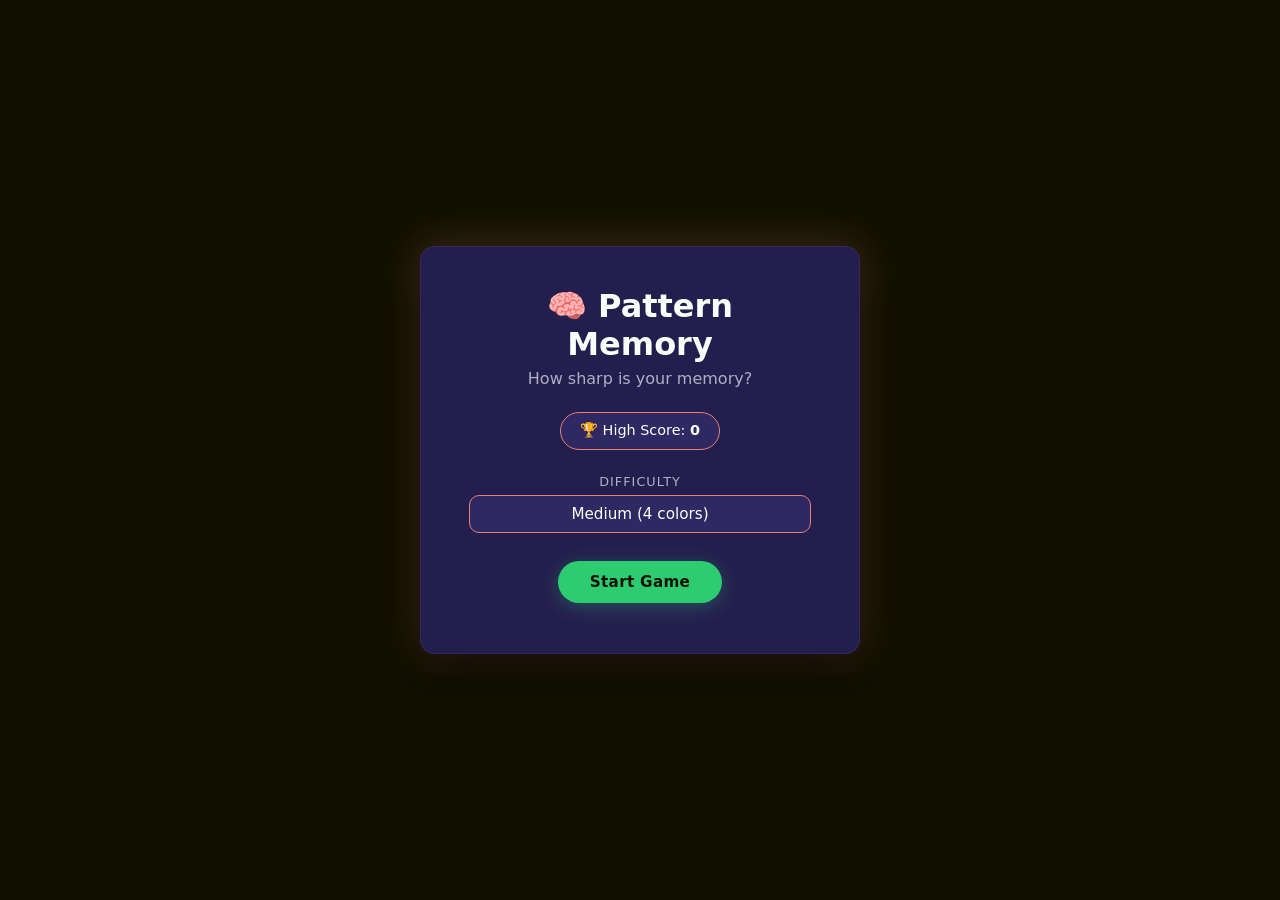
==== index.html @ a22d5ea4 "Add files via upload" ====
<!DOCTYPE html>
<html lang="en">
<head>
  <meta charset="UTF-8">
  <meta name="viewport" content="width=device-width, initial-scale=1.0">
  <title>Pattern Memory Game</title>
  <link rel="stylesheet" href="style.css">
</head>
<body>

  <!-- ===== START SCREEN ===== -->
  <div id="start-screen" class="overlay">
    <div class="overlay-card">
      <h1>🧠 Pattern Memory</h1>
      <p class="tagline">How sharp is your memory?</p>
      <div class="high-score-display">
        <span>🏆 High Score: <strong id="start-high-score">0</strong></span>
      </div>
      <div class="difficulty-picker">
        <label for="difficulty">Difficulty</label>
        <select id="difficulty">
          <option value="easy">Easy (3 colors)</option>
          <option value="medium" selected>Medium (4 colors)</option>
          <option value="hard">Hard (6 colors)</option>
        </select>
      </div>
      <button id="start-btn" class="btn-start">Start Game</button>
    </div>
  </div>

  <!-- ===== TOP CONTROL BAR ===== -->
  <header id="top-bar" class="hidden">
    <div id="timer">00:15</div>
    <div id="counter">
      <span>Score: <strong id="score-value">0</strong></span>
      <span class="round-label">Round <strong id="round-value">1</strong>/10</span>
    </div>
    <div id="controls">
      <button id="pause-play" class="btn-icon" title="Pause / Resume">⏸️</button>
      <button id="main-menu" class="btn-menu" title="Main Menu">☰ Menu</button>
      <button id="quit" class="btn-quit" title="Quit">✕</button>
    </div>
  </header>

  <!-- ===== MAIN GAME AREA ===== -->
  <main id="game-area" class="hidden">

    <!-- Phase label -->
    <div id="phase-label">Memorize the pattern!</div>

    <!-- Sequence display (memorization phase) -->
    <div id="sequence-display"></div>

    <!-- User input (guessing phase) -->
    <div id="input-container" class="hidden">
      <p id="input-prompt">Reproduce the pattern:</p>
      <div id="user-sequence-preview"></div>
      <div id="color-buttons"></div>
      <div id="input-actions">
        <button id="undo-btn" class="btn-secondary" disabled>↩ Undo</button>
        <button id="submit-btn" class="btn-submit" disabled>Submit</button>
      </div>
    </div>

    <!-- Round result flash -->
    <div id="round-result" class="hidden">
      <span id="result-icon"></span>
      <span id="result-text"></span>
    </div>
  </main>

  <!-- ===== PAUSE OVERLAY ===== -->
  <div id="pause-overlay" class="overlay hidden">
    <div class="overlay-card">
      <h2>⏸️ Paused</h2>
      <p>Take your time.</p>
      <button id="resume-btn" class="btn-primary">Resume</button>
    </div>
  </div>

  <!-- ===== QUIT CONFIRM OVERLAY ===== -->
  <div id="quit-overlay" class="overlay hidden">
    <div class="overlay-card">
      <h2>🚪 Quit Game?</h2>
      <p>Your progress this round will be lost.</p>
      <div class="confirm-actions">
        <button id="quit-confirm" class="btn-quit-confirm">Yes, Quit</button>
        <button id="quit-cancel" class="btn-secondary">Cancel</button>
      </div>
    </div>
  </div>

  <!-- ===== END-GAME OVERLAY ===== -->
  <div id="end-screen" class="overlay hidden">
    <div class="overlay-card" id="end-card">
      <h2 id="end-title">Game Over</h2>
      <p id="end-feedback"></p>
      <div class="end-stats">
        <div class="stat-box">
          <span class="stat-number" id="end-score">0</span>
          <span class="stat-label">Final Score</span>
        </div>
        <div class="stat-box">
          <span class="stat-number" id="end-high">0</span>
          <span class="stat-label">High Score</span>
        </div>
      </div>
      <div id="new-high-score-badge" class="hidden">🎉 New High Score!</div>
      <button id="play-again-btn" class="btn-start">Play Again</button>
      <button id="menu-btn" class="btn-secondary">Main Menu</button>
    </div>
  </div>

  <script src="script.js"></script>
</body>
</html>
---- style.css ----
/* ===================================================
   Pattern Memory Game – style.css
   Palette: pitch-black, dark-amethyst, porcelain,
            salmon, burnt-peach
   + Audio-synced visual feedback animations
   =================================================== */

/* ---------- Reset & Base ---------- */
*, *::before, *::after {
  box-sizing: border-box;
  margin: 0;
  padding: 0;
}

:root {
  /* ── Core Palette ── */
  --bg:          #131200;
  --surface:     #241e4e;
  --surface-alt: #2f2862;
  --text:        #fbfef9;
  --text-dim:    #b0aec4;
  --accent:      #e9806e;
  --accent-alt:  #ec7357;
  --accent-glow: rgba(233,128,110,.3);

  --success:     #2ecc71;
  --success-glow:rgba(46,204,113,.3);
  --danger:      #e74c3c;
  --danger-glow: rgba(231,76,60,.3);

  --radius: 14px;
  --transition: .3s ease;

  /* ── Guessing Colors ── */
  --gc-electric:  #00e5ff;
  --gc-neon:      #ccff00;
  --gc-hotpink:   #ff2d95;
  --gc-white:     #ffffff;
  --gc-volt:      #a855f7;
  --gc-sunbeam:   #ffb300;
}

html { font-size: 16px; }

body {
  font-family: 'Segoe UI', system-ui, -apple-system, sans-serif;
  background: var(--bg);
  color: var(--text);
  min-height: 100vh;
  display: flex;
  flex-direction: column;
  overflow-x: hidden;
}

/* ---------- Utility ---------- */
.hidden { display: none !important; }

/* ---------- Buttons (global) ---------- */
button {
  cursor: pointer;
  border: none;
  font-family: inherit;
  font-size: .95rem;
  transition: transform var(--transition), background var(--transition), box-shadow var(--transition);
}
button:active { transform: scale(.95); }

/* Click-feedback ripple (syncs with bubbly click sound) */
button.click-flash {
  animation: btnFlash .25s ease;
}

.btn-primary {
  background: var(--accent);
  color: var(--bg);
  padding: .75rem 2rem;
  border-radius: 50px;
  font-weight: 600;
  letter-spacing: .02em;
  box-shadow: 0 4px 20px var(--accent-glow);
}
.btn-primary:hover { background: var(--accent-alt); }

.btn-start {
  background: var(--success);
  color: var(--bg);
  padding: .75rem 2rem;
  border-radius: 50px;
  font-weight: 700;
  letter-spacing: .02em;
  box-shadow: 0 4px 20px var(--success-glow);
}
.btn-start:hover { background: #27ae60; }

.btn-submit {
  background: var(--accent-alt);
  color: var(--bg);
  padding: .65rem 1.8rem;
  border-radius: 50px;
  font-weight: 600;
  box-shadow: 0 4px 16px var(--accent-glow);
}
.btn-submit:hover { background: var(--accent); }
.btn-submit:disabled {
  opacity: .45;
  cursor: not-allowed;
}

.btn-secondary {
  background: var(--surface-alt);
  color: var(--text);
  padding: .65rem 1.5rem;
  border-radius: 50px;
  font-weight: 500;
}
.btn-secondary:hover { background: #3a3480; }
.btn-secondary:disabled {
  opacity: .45;
  cursor: not-allowed;
}

.btn-icon {
  background: var(--surface-alt);
  color: var(--text);
  width: 42px;
  height: 42px;
  border-radius: 12px;
  display: inline-flex;
  align-items: center;
  justify-content: center;
  font-size: 1.15rem;
}
.btn-icon:hover { background: #3a3480; }

.btn-menu {
  background: var(--success);
  color: var(--bg);
  padding: .45rem 1rem;
  border-radius: 12px;
  font-weight: 700;
  font-size: .85rem;
  letter-spacing: .02em;
  box-shadow: 0 3px 12px var(--success-glow);
}
.btn-menu:hover { background: #27ae60; }

.btn-quit {
  background: var(--danger);
  color: #fff;
  width: 42px;
  height: 42px;
  border-radius: 12px;
  display: inline-flex;
  align-items: center;
  justify-content: center;
  font-size: 1.3rem;
  font-weight: 700;
  box-shadow: 0 3px 12px var(--danger-glow);
}
.btn-quit:hover { background: #c0392b; }

.btn-quit-confirm {
  background: var(--danger);
  color: #fff;
  padding: .65rem 1.5rem;
  border-radius: 50px;
  font-weight: 600;
  box-shadow: 0 4px 16px var(--danger-glow);
}
.btn-quit-confirm:hover { background: #c0392b; }

.confirm-actions {
  display: flex;
  gap: 1rem;
  justify-content: center;
  margin-top: 1.2rem;
}

/* ===================================================
   OVERLAYS
   =================================================== */
.overlay {
  position: fixed;
  inset: 0;
  display: flex;
  align-items: center;
  justify-content: center;
  background: rgba(19, 18, 0, .92);
  backdrop-filter: blur(10px);
  z-index: 100;
  animation: fadeIn .35s ease;
}

.overlay-card {
  background: var(--surface);
  border: 1px solid var(--surface-alt);
  padding: 2.5rem 3rem;
  border-radius: var(--radius);
  text-align: center;
  max-width: 440px;
  width: 90%;
  box-shadow: 0 20px 60px rgba(0,0,0,.6), 0 0 40px var(--accent-glow);
}
.overlay-card h1 {
  font-size: 2rem;
  margin-bottom: .35rem;
  color: var(--text);
}
.overlay-card h2 {
  font-size: 1.5rem;
  margin-bottom: .5rem;
  color: var(--text);
}
.overlay-card .tagline {
  color: var(--text-dim);
  margin-bottom: 1.5rem;
}

.high-score-display {
  background: var(--surface-alt);
  padding: .6rem 1.2rem;
  border-radius: 50px;
  display: inline-block;
  font-size: .9rem;
  margin-bottom: 1.5rem;
  border: 1px solid var(--accent);
}

.difficulty-picker {
  display: flex;
  flex-direction: column;
  gap: .4rem;
  margin-bottom: 1.8rem;
}
.difficulty-picker label {
  font-size: .8rem;
  text-transform: uppercase;
  letter-spacing: .08em;
  color: var(--text-dim);
}
.difficulty-picker select {
  background: var(--surface-alt);
  color: var(--text);
  border: 1px solid var(--accent);
  border-radius: 10px;
  padding: .55rem 1rem;
  font-size: .95rem;
  font-family: inherit;
  text-align: center;
  cursor: pointer;
  appearance: none;
}
.difficulty-picker select:focus {
  outline: 2px solid var(--accent-alt);
  outline-offset: 2px;
}

/* ===================================================
   TOP BAR
   =================================================== */
#top-bar {
  display: flex;
  align-items: center;
  justify-content: space-between;
  padding: .85rem 1.5rem;
  background: var(--surface);
  border-bottom: 2px solid var(--accent);
  position: sticky;
  top: 0;
  z-index: 50;
}

#timer {
  font-size: 1.4rem;
  font-weight: 700;
  font-variant-numeric: tabular-nums;
  min-width: 70px;
  color: var(--accent);
  transition: color .2s ease;
}
#timer.warning {
  color: var(--danger);
  animation: pulse .6s ease infinite alternate;
}

/* Timer alarm visual: border glow + shake when timer expires */
#timer.alarm-flash {
  animation: timerAlarm 3s ease;
  text-shadow: 0 0 12px var(--danger), 0 0 24px var(--danger);
}

#counter {
  display: flex;
  flex-direction: column;
  align-items: center;
  gap: .15rem;
  font-size: 1.1rem;
  font-weight: 600;
}
.round-label {
  font-size: .75rem;
  color: var(--text-dim);
  font-weight: 400;
}

#controls {
  display: flex;
  gap: .5rem;
  align-items: center;
}

/* ===================================================
   GAME AREA
   =================================================== */
#game-area {
  flex: 1;
  display: flex;
  flex-direction: column;
  align-items: center;
  justify-content: center;
  padding: 2rem 1rem;
  gap: 1.5rem;
}

#phase-label {
  font-size: 1.15rem;
  font-weight: 600;
  color: var(--accent);
  text-transform: uppercase;
  letter-spacing: .06em;
  animation: fadeIn .4s ease;
}

/* ---------- Sequence Display ---------- */
#sequence-display {
  display: flex;
  flex-wrap: wrap;
  gap: 14px;
  justify-content: center;
  max-width: 500px;
  min-height: 90px;
  padding: 1.8rem;
  background: var(--surface);
  border: 2px solid var(--surface-alt);
  border-radius: var(--radius);
  box-shadow: inset 0 0 30px rgba(36,30,78,.5), 0 8px 32px rgba(0,0,0,.4);
}

.seq-dot {
  width: 64px;
  height: 64px;
  border-radius: 16px;
  animation: popIn .35s ease both;
  transition: transform var(--transition);
}
.seq-dot:hover { transform: scale(1.08); }

.seq-dot:nth-child(1)  { animation-delay: .05s; }
.seq-dot:nth-child(2)  { animation-delay: .12s; }
.seq-dot:nth-child(3)  { animation-delay: .19s; }
.seq-dot:nth-child(4)  { animation-delay: .26s; }
.seq-dot:nth-child(5)  { animation-delay: .33s; }
.seq-dot:nth-child(6)  { animation-delay: .40s; }
.seq-dot:nth-child(7)  { animation-delay: .47s; }
.seq-dot:nth-child(8)  { animation-delay: .54s; }
.seq-dot:nth-child(9)  { animation-delay: .61s; }
.seq-dot:nth-child(10) { animation-delay: .68s; }

/* ── Guessing color classes ── */
.color-electric { background: var(--gc-electric); box-shadow: 0 4px 22px rgba(0,229,255,.5); }
.color-neon     { background: var(--gc-neon);     box-shadow: 0 4px 22px rgba(204,255,0,.45); }
.color-hotpink  { background: var(--gc-hotpink);  box-shadow: 0 4px 22px rgba(255,45,149,.45); }
.color-white    { background: var(--gc-white);    box-shadow: 0 4px 22px rgba(255,255,255,.35); }
.color-volt     { background: var(--gc-volt);     box-shadow: 0 4px 22px rgba(168,85,247,.45); }
.color-sunbeam  { background: var(--gc-sunbeam);  box-shadow: 0 4px 22px rgba(255,179,0,.45); }

/* ---------- Input Container ---------- */
#input-container {
  display: flex;
  flex-direction: column;
  align-items: center;
  gap: 1.2rem;
  animation: fadeIn .4s ease;
}

#input-prompt {
  font-size: .95rem;
  color: var(--text-dim);
}

#user-sequence-preview {
  display: flex;
  flex-wrap: wrap;
  gap: 10px;
  justify-content: center;
  min-height: 56px;
  padding: 1rem;
  background: var(--surface);
  border: 2px dashed var(--surface-alt);
  border-radius: var(--radius);
  min-width: 240px;
  max-width: 500px;
  transition: border-color var(--transition);
}
#user-sequence-preview:not(:empty) {
  border-color: var(--accent);
}

.preview-dot {
  width: 48px;
  height: 48px;
  border-radius: 12px;
  animation: popIn .25s ease both;
}

#color-buttons {
  display: flex;
  flex-wrap: wrap;
  gap: 14px;
  justify-content: center;
  max-width: 420px;
}

.color-btn {
  width: 62px;
  height: 62px;
  border-radius: 16px;
  border: 3px solid rgba(255,255,255,.15);
  transition: transform var(--transition), border-color var(--transition), box-shadow var(--transition);
}
.color-btn:hover {
  transform: scale(1.14);
  border-color: #fff;
}
.color-btn:active {
  transform: scale(.9);
}

#input-actions {
  display: flex;
  gap: .8rem;
  margin-top: .5rem;
}

/* ---------- Round Result ---------- */
#round-result {
  display: flex;
  flex-direction: column;
  align-items: center;
  gap: .4rem;
  animation: popIn .35s ease;
}
#result-icon { font-size: 2.8rem; }
#result-text { font-size: 1.15rem; font-weight: 600; }
#result-text.correct   { color: var(--success); }
#result-text.incorrect { color: var(--danger); }

/* ===================================================
   END SCREEN
   =================================================== */
.end-stats {
  display: flex;
  gap: 1.5rem;
  justify-content: center;
  margin: 1.5rem 0;
}
.stat-box {
  display: flex;
  flex-direction: column;
  align-items: center;
  background: var(--surface-alt);
  padding: 1rem 1.6rem;
  border-radius: var(--radius);
  min-width: 110px;
  border: 1px solid var(--accent);
}
.stat-number {
  font-size: 2rem;
  font-weight: 700;
  color: var(--accent);
}
.stat-label {
  font-size: .75rem;
  color: var(--text-dim);
  text-transform: uppercase;
  letter-spacing: .06em;
  margin-top: .2rem;
}

#new-high-score-badge {
  font-size: 1.1rem;
  font-weight: 700;
  color: var(--gc-sunbeam);
  margin-bottom: 1rem;
  animation: pulse .8s ease infinite alternate;
}

/* End screen celebratory glow (syncs with cheerful sound) */
#end-card.celebrate {
  animation: celebrateGlow 2s ease;
}

/* End screen disappointment subtle shake (syncs with sad sound) */
#end-card.disappoint {
  animation: disappointShake 2s ease;
}

.overlay-card .btn-start   { margin-bottom: .6rem; }
.overlay-card .btn-primary { margin-bottom: .6rem; }
.overlay-card .btn-secondary { display: block; margin: 0 auto; }

/* ===================================================
   ANIMATIONS
   =================================================== */
@keyframes fadeIn {
  from { opacity: 0; }
  to   { opacity: 1; }
}

@keyframes popIn {
  0%   { opacity: 0; transform: scale(.5); }
  70%  { transform: scale(1.08); }
  100% { opacity: 1; transform: scale(1); }
}

@keyframes pulse {
  from { opacity: 1; }
  to   { opacity: .55; }
}

@keyframes shake {
  0%, 100% { transform: translateX(0); }
  20%      { transform: translateX(-8px); }
  40%      { transform: translateX(8px); }
  60%      { transform: translateX(-5px); }
  80%      { transform: translateX(5px); }
}

.shake { animation: shake .45s ease; }

/* Button click flash — visual feedback synced to bubbly sound */
@keyframes btnFlash {
  0%   { box-shadow: 0 0 0 0 rgba(233,128,110,.6); }
  50%  { box-shadow: 0 0 18px 6px rgba(233,128,110,.5); }
  100% { box-shadow: 0 0 0 0 rgba(233,128,110,0); }
}

/* Timer alarm visual — border glow + shake for 3s */
@keyframes timerAlarm {
  0%, 100% { text-shadow: none; transform: translateX(0); }
  10%      { transform: translateX(-4px); }
  20%      { transform: translateX(4px); text-shadow: 0 0 16px var(--danger); }
  30%      { transform: translateX(-3px); }
  40%      { transform: translateX(3px); text-shadow: 0 0 20px var(--danger); }
  50%      { transform: translateX(0); text-shadow: 0 0 12px var(--danger); }
  70%      { text-shadow: 0 0 8px var(--danger); }
}

/* Celebratory glow — synced to cheerful end-game sound */
@keyframes celebrateGlow {
  0%   { box-shadow: 0 20px 60px rgba(0,0,0,.6), 0 0 0 rgba(46,204,113,0); }
  30%  { box-shadow: 0 20px 60px rgba(0,0,0,.6), 0 0 50px rgba(46,204,113,.5); }
  60%  { box-shadow: 0 20px 60px rgba(0,0,0,.6), 0 0 60px rgba(255,179,0,.4); }
  100% { box-shadow: 0 20px 60px rgba(0,0,0,.6), 0 0 40px var(--accent-glow); }
}

/* Disappointment shake — synced to sad end-game sound */
@keyframes disappointShake {
  0%, 100% { transform: translateY(0); }
  15%      { transform: translateY(-4px); }
  30%      { transform: translateY(3px); }
  45%      { transform: translateY(-2px); }
  60%      { transform: translateY(0); }
}

/* ===================================================
   RESPONSIVE
   =================================================== */
@media (max-width: 600px) {
  #top-bar { padding: .65rem .8rem; }
  #timer   { font-size: 1.1rem; }
  #counter { font-size: .9rem; }

  .overlay-card { padding: 2rem 1.5rem; }
  .overlay-card h1 { font-size: 1.5rem; }

  .seq-dot    { width: 50px; height: 50px; border-radius: 12px; }
  .color-btn  { width: 50px; height: 50px; border-radius: 12px; }
  .preview-dot { width: 40px; height: 40px; border-radius: 10px; }

  #sequence-display { gap: 10px; padding: 1rem; }
  #color-buttons    { gap: 10px; }
  .end-stats        { flex-direction: column; align-items: center; gap: 1rem; }

  .btn-menu { padding: .4rem .7rem; font-size: .78rem; }
  .btn-quit { width: 36px; height: 36px; font-size: 1.1rem; }
}

@media (max-width: 380px) {
  .seq-dot   { width: 42px; height: 42px; }
  .color-btn { width: 44px; height: 44px; }
}
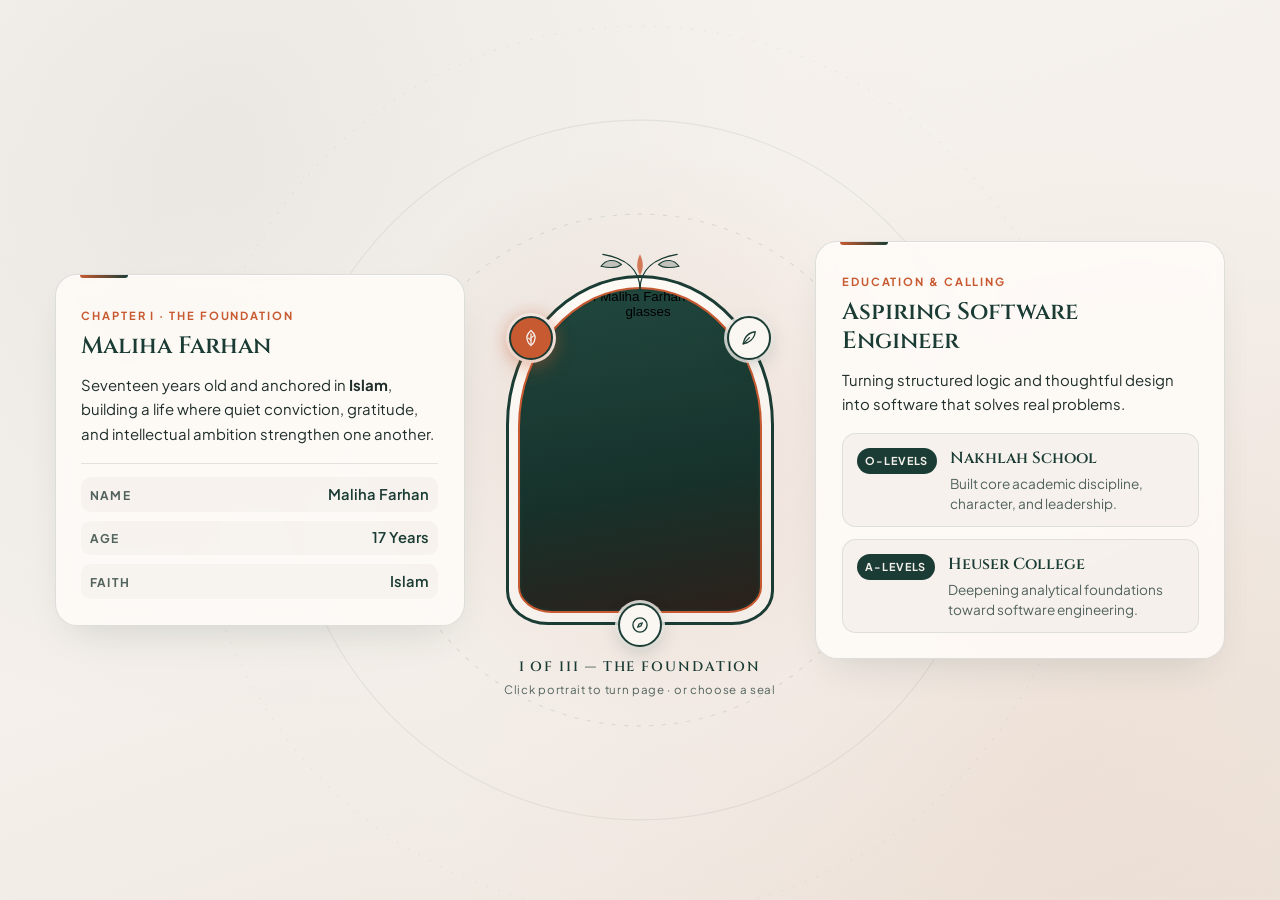
==== commit af66dd4d: "Add files via upload" ====
--- a/index.html
+++ b/index.html
@@ -1,116 +1,325 @@
 <!DOCTYPE html>
 <html lang="en">
 <head>
-  <meta charset="UTF-8">
-  <meta name="viewport" content="width=device-width, initial-scale=1.0">
-  <title>Pattern Memory Game</title>
-  <link rel="stylesheet" href="style.css">
+  <meta charset="UTF-8" />
+  <meta name="viewport" content="width=device-width, initial-scale=1.0" />
+  <title>Maliha Farhan — Central Hub Portfolio</title>
+  <meta
+    name="description"
+    content="Interactive radial portfolio of Maliha Farhan — Foundation, Archives, and Story &amp; Horizon."
+  />
+
+  <!-- Google Fonts: Cinzel for headings & Plus Jakarta Sans for body -->
+  <link rel="preconnect" href="https://fonts.googleapis.com" />
+  <link rel="preconnect" href="https://fonts.gstatic.com" crossorigin />
+  <link
+    href="https://fonts.googleapis.com/css2?family=Cinzel:wght@500;600;700&amp;family=Plus+Jakarta+Sans:ital,wght@0,400;0,500;0,600;0,700;1,400&amp;display=swap"
+    rel="stylesheet"
+  />
+
+  <link rel="stylesheet" href="style.css" />
 </head>
 <body>
-
-  <!-- ===== START SCREEN ===== -->
-  <div id="start-screen" class="overlay">
-    <div class="overlay-card">
-      <h1>🧠 Pattern Memory</h1>
-      <p class="tagline">How sharp is your memory?</p>
-      <div class="high-score-display">
-        <span>🏆 High Score: <strong id="start-high-score">0</strong></span>
+  <!-- Subtle architectural radial rings behind the hub -->
+  <div class="ambient-orbits" aria-hidden="true">
+    <svg class="orbit-svg" viewBox="0 0 900 900" fill="none" xmlns="http://www.w3.org/2000/svg">
+      <circle cx="450" cy="450" r="245" stroke="currentColor" stroke-opacity="0.11" stroke-width="1" stroke-dasharray="4 8" />
+      <circle cx="450" cy="450" r="335" stroke="currentColor" stroke-opacity="0.07" stroke-width="1" />
+      <circle cx="450" cy="450" r="425" stroke="currentColor" stroke-opacity="0.05" stroke-width="1" stroke-dasharray="2 10" />
+    </svg>
+  </div>
+
+  <!-- Central Hub & Radial Canvas (No top navbar or conventional menu) -->
+  <main class="radial-canvas" id="radial-canvas" data-active-chapter="foundation">
+
+    <!-- LEFT ORBITAL WING -->
+    <section class="panel-wing panel-wing--left" aria-label="Left story wing">
+      <!-- Panel 1 Left: Core Identity -->
+      <article
+        class="orbit-card is-active"
+        data-chapter-panel="foundation"
+        data-side="left"
+        aria-hidden="false"
+      >
+        <span class="card-eyebrow">Chapter I &middot; The Foundation</span>
+        <h1 class="card-heading">Maliha Farhan</h1>
+        <p class="card-lead">
+          Seventeen years old and anchored in <strong>Islam</strong>, building a life where quiet conviction,
+          gratitude, and intellectual ambition strengthen one another.
+        </p>
+
+        <dl class="fact-grid">
+          <div class="fact-row">
+            <dt>Name</dt>
+            <dd>Maliha Farhan</dd>
+          </div>
+          <div class="fact-row">
+            <dt>Age</dt>
+            <dd>17 Years</dd>
+          </div>
+          <div class="fact-row">
+            <dt>Faith</dt>
+            <dd>Islam</dd>
+          </div>
+        </dl>
+      </article>
+
+      <!-- Panel 2 Left: Honours & Craft -->
+      <article
+        class="orbit-card"
+        data-chapter-panel="archives"
+        data-side="left"
+        aria-hidden="true"
+      >
+        <span class="card-eyebrow">Chapter II &middot; The Archives</span>
+        <h2 class="card-heading">Honours &amp; Craft</h2>
+        <p class="card-lead">
+          Years of consistency inside and beyond the classroom—leading peers, articulating ideas, and writing with purpose.
+        </p>
+
+        <ul class="archive-list">
+          <li>
+            <strong>20+ High-Achiever Awards</strong>
+            <span>Sustained academic distinction across school terms.</span>
+          </li>
+          <li>
+            <strong>Head Girl</strong>
+            <span>Entrusted with student leadership, example, and responsibility.</span>
+          </li>
+          <li>
+            <strong>3rd Place in Creative Writing</strong>
+            <span>Honoured for expressive storytelling and clarity of voice.</span>
+          </li>
+          <li>
+            <strong>Debating &amp; Teaching Skills</strong>
+            <span>Persuasive public speaking paired with patient peer mentorship.</span>
+          </li>
+        </ul>
+      </article>
+
+      <!-- Panel 3 Left: Origin Story -->
+      <article
+        class="orbit-card"
+        data-chapter-panel="horizon"
+        data-side="left"
+        aria-hidden="true"
+      >
+        <span class="card-eyebrow">Chapter III &middot; The Story</span>
+        <h2 class="card-heading">The Spark Within</h2>
+
+        <blockquote class="story-quote">
+          <p>
+            From my grandmother&rsquo;s words at my birth grew a lifelong resolve—not to shrink under doubt,
+            but to rise through character, learning, and quiet strength.
+          </p>
+        </blockquote>
+
+        <p class="card-body">
+          Every milestone since has carried one steady conviction: to prove that <strong>girls are equal to boys</strong>—not
+          by setting aside our values, but by standing tall within them and excelling across every arena we enter.
+        </p>
+      </article>
+    </section>
+
+    <!-- CENTERPIECE ANCHOR: Always Visible Botanical-Arch Portrait -->
+    <div class="centerpiece-stage">
+      <div
+        id="hub-centerpiece"
+        class="hub-centerpiece"
+        data-chapter="foundation"
+      >
+        <!-- Decorative botanical sprigs flanking the arch -->
+        <svg class="botanical-crest botanical-crest--top" viewBox="0 0 220 56" fill="none" aria-hidden="true">
+          <path d="M110 48C110 26 94 14 70 10" stroke="currentColor" stroke-width="1.4" stroke-linecap="round" />
+          <path d="M110 48C110 26 126 14 150 10" stroke="currentColor" stroke-width="1.4" stroke-linecap="round" />
+          <path d="M90 21C82 14 73 16 68 23C77 25 85 25 90 21Z" fill="currentColor" fill-opacity="0.22" stroke="currentColor" stroke-width="1.1" />
+          <path d="M130 21C138 14 147 16 152 23C143 25 135 25 130 21Z" fill="currentColor" fill-opacity="0.22" stroke="currentColor" stroke-width="1.1" />
+          <path d="M110 10C106 18 106 26 110 33C114 26 114 18 110 10Z" fill="#C85A32" fill-opacity="0.78" />
+        </svg>
+
+        <!-- Direct Portrait Button: Click to cycle chapters 1 -> 2 -> 3 -->
+        <button
+          type="button"
+          id="photo-cycle-btn"
+          class="arch-trigger"
+          aria-label="Maliha Farhan portrait. Click to cycle to the next chapter."
+        >
+          <span class="arch-outer-ring">
+            <span class="arch-inner-frame">
+              <img
+                src="maliha.jpg"
+                alt="Portrait of Maliha Farhan in hijab and glasses"
+                class="center-photo"
+                id="center-photo"
+              />
+            </span>
+          </span>
+        </button>
+
+        <!-- Orbital Emblem 1: Botanical Seal -> Panel 1 (Foundation) -->
+        <button
+          type="button"
+          class="orbital-emblem orbital-emblem--foundation is-active"
+          data-target="foundation"
+          aria-label="Jump to Chapter I: The Foundation"
+          aria-pressed="true"
+          title="I · The Foundation"
+        >
+          <svg viewBox="0 0 24 24" fill="none" aria-hidden="true">
+            <path d="M12 3C7.5 6.8 6 11.4 8 15.8C9.3 18.7 11 20.1 12 21C13 20.1 14.7 18.7 16 15.8C18 11.4 16.5 6.8 12 3Z" stroke="currentColor" stroke-width="1.6" stroke-linejoin="round" />
+            <path d="M12 7V19" stroke="currentColor" stroke-width="1.5" stroke-linecap="round" />
+            <path d="M12 12L15 9.5M12 14.8L9 12.2" stroke="currentColor" stroke-width="1.4" stroke-linecap="round" />
+          </svg>
+          <span class="emblem-tag">I &middot; Foundation</span>
+        </button>
+
+        <!-- Orbital Emblem 2: Quill Seal -> Panel 2 (Archives) -->
+        <button
+          type="button"
+          class="orbital-emblem orbital-emblem--archives"
+          data-target="archives"
+          aria-label="Jump to Chapter II: The Archives"
+          aria-pressed="false"
+          title="II · The Archives"
+        >
+          <svg viewBox="0 0 24 24" fill="none" aria-hidden="true">
+            <path d="M19.5 4.5C14.2 5 9.2 8.4 6.6 13.7L5 19L10.3 17.4C15.6 14.8 19 9.8 19.5 4.5Z" stroke="currentColor" stroke-width="1.6" stroke-linejoin="round" />
+            <path d="M5 19L12.5 11.5" stroke="currentColor" stroke-width="1.5" stroke-linecap="round" />
+          </svg>
+          <span class="emblem-tag">II &middot; Archives</span>
+        </button>
+
+        <!-- Orbital Emblem 3: Compass Seal -> Panel 3 (Story & Horizon) -->
+        <button
+          type="button"
+          class="orbital-emblem orbital-emblem--horizon"
+          data-target="horizon"
+          aria-label="Jump to Chapter III: The Story &amp; Horizon"
+          aria-pressed="false"
+          title="III · Story &amp; Horizon"
+        >
+          <svg viewBox="0 0 24 24" fill="none" aria-hidden="true">
+            <circle cx="12" cy="12" r="8.5" stroke="currentColor" stroke-width="1.6" />
+            <polygon points="14.8,9.2 13.2,13.2 9.2,14.8 10.8,10.8" fill="currentColor" fill-opacity="0.24" stroke="currentColor" stroke-width="1.4" stroke-linejoin="round" />
+          </svg>
+          <span class="emblem-tag">III &middot; Horizon</span>
+        </button>
       </div>
-      <div class="difficulty-picker">
-        <label for="difficulty">Difficulty</label>
-        <select id="difficulty">
-          <option value="easy">Easy (3 colors)</option>
-          <option value="medium" selected>Medium (4 colors)</option>
-          <option value="hard">Hard (6 colors)</option>
-        </select>
-      </div>
-      <button id="start-btn" class="btn-start">Start Game</button>
-    </div>
-  </div>
-
-  <!-- ===== TOP CONTROL BAR ===== -->
-  <header id="top-bar" class="hidden">
-    <div id="timer">00:15</div>
-    <div id="counter">
-      <span>Score: <strong id="score-value">0</strong></span>
-      <span class="round-label">Round <strong id="round-value">1</strong>/10</span>
-    </div>
-    <div id="controls">
-      <button id="pause-play" class="btn-icon" title="Pause / Resume">⏸️</button>
-      <button id="main-menu" class="btn-menu" title="Main Menu">☰ Menu</button>
-      <button id="quit" class="btn-quit" title="Quit">✕</button>
-    </div>
-  </header>
-
-  <!-- ===== MAIN GAME AREA ===== -->
-  <main id="game-area" class="hidden">
-
-    <!-- Phase label -->
-    <div id="phase-label">Memorize the pattern!</div>
-
-    <!-- Sequence display (memorization phase) -->
-    <div id="sequence-display"></div>
-
-    <!-- User input (guessing phase) -->
-    <div id="input-container" class="hidden">
-      <p id="input-prompt">Reproduce the pattern:</p>
-      <div id="user-sequence-preview"></div>
-      <div id="color-buttons"></div>
-      <div id="input-actions">
-        <button id="undo-btn" class="btn-secondary" disabled>↩ Undo</button>
-        <button id="submit-btn" class="btn-submit" disabled>Submit</button>
+
+      <!-- Integrated Plinth Caption (Not a navbar) -->
+      <div class="hub-plinth" aria-live="polite">
+        <p class="plinth-chapter" id="plinth-chapter">I of III &mdash; The Foundation</p>
+        <p class="plinth-hint">Click portrait to turn page &middot; or choose a seal</p>
       </div>
     </div>
 
-    <!-- Round result flash -->
-    <div id="round-result" class="hidden">
-      <span id="result-icon"></span>
-      <span id="result-text"></span>
-    </div>
+    <!-- RIGHT ORBITAL WING -->
+    <section class="panel-wing panel-wing--right" aria-label="Right story wing">
+      <!-- Panel 1 Right: Education & Vision -->
+      <article
+        class="orbit-card is-active"
+        data-chapter-panel="foundation"
+        data-side="right"
+        aria-hidden="false"
+      >
+        <span class="card-eyebrow">Education &amp; Calling</span>
+        <h2 class="card-heading">Aspiring Software Engineer</h2>
+        <p class="card-lead">
+          Turning structured logic and thoughtful design into software that solves real problems.
+        </p>
+
+        <div class="timeline-stack">
+          <div class="milestone-item">
+            <span class="milestone-badge">O-Levels</span>
+            <div>
+              <h3>Nakhlah School</h3>
+              <p>Built core academic discipline, character, and leadership.</p>
+            </div>
+          </div>
+          <div class="milestone-item">
+            <span class="milestone-badge">A-Levels</span>
+            <div>
+              <h3>Heuser College</h3>
+              <p>Deepening analytical foundations toward software engineering.</p>
+            </div>
+          </div>
+        </div>
+      </article>
+
+      <!-- Panel 2 Right: Personal Dedication -->
+      <article
+        class="orbit-card"
+        data-chapter-panel="archives"
+        data-side="right"
+        aria-hidden="true"
+      >
+        <span class="card-eyebrow">Devotion at Home</span>
+        <h2 class="card-heading">Personal Dedication</h2>
+        <p class="card-lead">
+          Achievement means little without service to the people who stand beside you every day.
+        </p>
+
+        <ul class="archive-list">
+          <li>
+            <strong>Excel Data Support for Father</strong>
+            <span>Organizing spreadsheets and structured data with accuracy.</span>
+          </li>
+          <li>
+            <strong>University Assignment Aid for Mother</strong>
+            <span>Assisting with research, formatting, and academic coursework.</span>
+          </li>
+          <li>
+            <strong>Tutoring Younger Sister</strong>
+            <span>Guiding lessons patiently while nurturing confidence.</span>
+          </li>
+          <li>
+            <strong>Household Chores &amp; A-Levels</strong>
+            <span>Balancing daily home responsibilities seamlessly alongside studies.</span>
+          </li>
+        </ul>
+      </article>
+
+      <!-- Panel 3 Right: Horizons & Homework 7 -->
+      <article
+        class="orbit-card"
+        data-chapter-panel="horizon"
+        data-side="right"
+        aria-hidden="true"
+      >
+        <span class="card-eyebrow">The Horizon &amp; Work</span>
+        <h2 class="card-heading">Courage in Motion</h2>
+
+        <ul class="horizon-pills" aria-label="Personal aspirations">
+          <li>Academic Excellence</li>
+          <li>Horse-Riding Observing Parda</li>
+          <li>Driving Independently</li>
+          <li>Supporting My Family</li>
+          <li>Studying Abroad</li>
+        </ul>
+
+        <p class="card-body">
+          Strength and modesty belong together—from the saddle while observing parda to independent roads,
+          global classrooms, and building a dependable future for my family.
+        </p>
+
+        <a
+          class="hw-link"
+          href="https://maliha-farhan.github.io/Heuser/"
+          target="_blank"
+          rel="noopener noreferrer"
+        >
+          <span class="hw-link-copy">
+            <span class="hw-link-label">Featured Project</span>
+            <span class="hw-link-title">Visit Homework 7 Website</span>
+          </span>
+          <span class="hw-link-arrow" aria-hidden="true">&#8599;</span>
+        </a>
+      </article>
+    </section>
+
   </main>
 
-  <!-- ===== PAUSE OVERLAY ===== -->
-  <div id="pause-overlay" class="overlay hidden">
-    <div class="overlay-card">
-      <h2>⏸️ Paused</h2>
-      <p>Take your time.</p>
-      <button id="resume-btn" class="btn-primary">Resume</button>
-    </div>
-  </div>
-
-  <!-- ===== QUIT CONFIRM OVERLAY ===== -->
-  <div id="quit-overlay" class="overlay hidden">
-    <div class="overlay-card">
-      <h2>🚪 Quit Game?</h2>
-      <p>Your progress this round will be lost.</p>
-      <div class="confirm-actions">
-        <button id="quit-confirm" class="btn-quit-confirm">Yes, Quit</button>
-        <button id="quit-cancel" class="btn-secondary">Cancel</button>
-      </div>
-    </div>
-  </div>
-
-  <!-- ===== END-GAME OVERLAY ===== -->
-  <div id="end-screen" class="overlay hidden">
-    <div class="overlay-card" id="end-card">
-      <h2 id="end-title">Game Over</h2>
-      <p id="end-feedback"></p>
-      <div class="end-stats">
-        <div class="stat-box">
-          <span class="stat-number" id="end-score">0</span>
-          <span class="stat-label">Final Score</span>
-        </div>
-        <div class="stat-box">
-          <span class="stat-number" id="end-high">0</span>
-          <span class="stat-label">High Score</span>
-        </div>
-      </div>
-      <div id="new-high-score-badge" class="hidden">🎉 New High Score!</div>
-      <button id="play-again-btn" class="btn-start">Play Again</button>
-      <button id="menu-btn" class="btn-secondary">Main Menu</button>
-    </div>
-  </div>
-
   <script src="script.js"></script>
+<script type="module" src="https://static.cloudflareinsights.com/beacon.min.js/vce701823e78c4301a35b7e07294d87301792088814092" integrity="sha512-UKNk8GbxkABxKcXYuLkO16EleLGUkcvJWtpSNmExE0Too3ZaFAxTscNWEc1OdAv5/BikHawapSCaiD2XCmp+Bw==" data-cf-beacon='{"version":"2024.11.0","token":"1954b47c125f43f8b4338b3c4f804e4f","spa":2}' crossorigin="anonymous"></script>
 </body>
 </html>
--- a/style.css
+++ b/style.css
@@ -1,602 +1,855 @@
-/* ===================================================
-   Pattern Memory Game – style.css
-   Palette: pitch-black, dark-amethyst, porcelain,
-            salmon, burnt-peach
-   + Audio-synced visual feedback animations
-   =================================================== */
-
-/* ---------- Reset & Base ---------- */
-*, *::before, *::after {
+/* ==========================================================================
+   Maliha Farhan — Central Hub & Radial Canvas Stylesheet
+   Palette: Deep Emerald (#1A3C34), Warm Terracotta (#C85A32), Muted Sand (#F4EFEA)
+   Typography: Cinzel (Headings) & Plus Jakarta Sans (Body)
+   ========================================================================== */
+
+:root {
+  --emerald: #1A3C34;
+  --emerald-deep: #112822;
+  --emerald-soft: rgba(26, 60, 52, 0.12);
+  --terracotta: #C85A32;
+  --terracotta-warm: #D9724B;
+  --terracotta-soft: rgba(200, 90, 50, 0.14);
+  --sand: #F4EFEA;
+  --sand-elevated: rgba(255, 252, 248, 0.84);
+  --ink: #1F2E2A;
+  --ink-muted: #52625D;
+
+  --font-display: 'Cinzel', Georgia, 'Times New Roman', serif;
+  --font-body: 'Plus Jakarta Sans', -apple-system, BlinkMacSystemFont, 'Segoe UI', sans-serif;
+
+  --arch-outer-radius: 50% 50% 42px 42px / 43% 43% 34px 34px;
+  --arch-inner-radius: 50% 50% 34px 34px / 43% 43% 26px 26px;
+
+  --transition-card: 460ms cubic-bezier(0.22, 1, 0.36, 1);
+  --transition-hub: 520ms cubic-bezier(0.22, 1, 0.36, 1);
+}
+
+*,
+*::before,
+*::after {
   box-sizing: border-box;
   margin: 0;
   padding: 0;
 }
 
-:root {
-  /* ── Core Palette ── */
-  --bg:          #131200;
-  --surface:     #241e4e;
-  --surface-alt: #2f2862;
-  --text:        #fbfef9;
-  --text-dim:    #b0aec4;
-  --accent:      #e9806e;
-  --accent-alt:  #ec7357;
-  --accent-glow: rgba(233,128,110,.3);
-
-  --success:     #2ecc71;
-  --success-glow:rgba(46,204,113,.3);
-  --danger:      #e74c3c;
-  --danger-glow: rgba(231,76,60,.3);
-
-  --radius: 14px;
-  --transition: .3s ease;
-
-  /* ── Guessing Colors ── */
-  --gc-electric:  #00e5ff;
-  --gc-neon:      #ccff00;
-  --gc-hotpink:   #ff2d95;
-  --gc-white:     #ffffff;
-  --gc-volt:      #a855f7;
-  --gc-sunbeam:   #ffb300;
-}
-
-html { font-size: 16px; }
-
+html,
 body {
-  font-family: 'Segoe UI', system-ui, -apple-system, sans-serif;
-  background: var(--bg);
-  color: var(--text);
-  min-height: 100vh;
-  display: flex;
-  flex-direction: column;
+  min-height: 100%;
+  background-color: var(--sand);
+  color: var(--ink);
+  font-family: var(--font-body);
+  line-height: 1.6;
+  -webkit-font-smoothing: antialiased;
   overflow-x: hidden;
 }
 
-/* ---------- Utility ---------- */
-.hidden { display: none !important; }
-
-/* ---------- Buttons (global) ---------- */
-button {
-  cursor: pointer;
-  border: none;
-  font-family: inherit;
-  font-size: .95rem;
-  transition: transform var(--transition), background var(--transition), box-shadow var(--transition);
-}
-button:active { transform: scale(.95); }
-
-/* Click-feedback ripple (syncs with bubbly click sound) */
-button.click-flash {
-  animation: btnFlash .25s ease;
-}
-
-.btn-primary {
-  background: var(--accent);
-  color: var(--bg);
-  padding: .75rem 2rem;
-  border-radius: 50px;
-  font-weight: 600;
-  letter-spacing: .02em;
-  box-shadow: 0 4px 20px var(--accent-glow);
-}
-.btn-primary:hover { background: var(--accent-alt); }
-
-.btn-start {
-  background: var(--success);
-  color: var(--bg);
-  padding: .75rem 2rem;
-  border-radius: 50px;
-  font-weight: 700;
-  letter-spacing: .02em;
-  box-shadow: 0 4px 20px var(--success-glow);
-}
-.btn-start:hover { background: #27ae60; }
-
-.btn-submit {
-  background: var(--accent-alt);
-  color: var(--bg);
-  padding: .65rem 1.8rem;
-  border-radius: 50px;
-  font-weight: 600;
-  box-shadow: 0 4px 16px var(--accent-glow);
-}
-.btn-submit:hover { background: var(--accent); }
-.btn-submit:disabled {
-  opacity: .45;
-  cursor: not-allowed;
-}
-
-.btn-secondary {
-  background: var(--surface-alt);
-  color: var(--text);
-  padding: .65rem 1.5rem;
-  border-radius: 50px;
-  font-weight: 500;
-}
-.btn-secondary:hover { background: #3a3480; }
-.btn-secondary:disabled {
-  opacity: .45;
-  cursor: not-allowed;
-}
-
-.btn-icon {
-  background: var(--surface-alt);
-  color: var(--text);
-  width: 42px;
-  height: 42px;
-  border-radius: 12px;
-  display: inline-flex;
-  align-items: center;
-  justify-content: center;
-  font-size: 1.15rem;
-}
-.btn-icon:hover { background: #3a3480; }
-
-.btn-menu {
-  background: var(--success);
-  color: var(--bg);
-  padding: .45rem 1rem;
-  border-radius: 12px;
-  font-weight: 700;
-  font-size: .85rem;
-  letter-spacing: .02em;
-  box-shadow: 0 3px 12px var(--success-glow);
-}
-.btn-menu:hover { background: #27ae60; }
-
-.btn-quit {
-  background: var(--danger);
-  color: #fff;
-  width: 42px;
-  height: 42px;
-  border-radius: 12px;
-  display: inline-flex;
-  align-items: center;
-  justify-content: center;
-  font-size: 1.3rem;
-  font-weight: 700;
-  box-shadow: 0 3px 12px var(--danger-glow);
-}
-.btn-quit:hover { background: #c0392b; }
-
-.btn-quit-confirm {
-  background: var(--danger);
-  color: #fff;
-  padding: .65rem 1.5rem;
-  border-radius: 50px;
-  font-weight: 600;
-  box-shadow: 0 4px 16px var(--danger-glow);
-}
-.btn-quit-confirm:hover { background: #c0392b; }
-
-.confirm-actions {
-  display: flex;
-  gap: 1rem;
-  justify-content: center;
-  margin-top: 1.2rem;
-}
-
-/* ===================================================
-   OVERLAYS
-   =================================================== */
-.overlay {
+body {
+  background-image:
+    radial-gradient(circle at 50% 48%, rgba(200, 90, 50, 0.085) 0%, rgba(244, 239, 234, 0.4) 36%, transparent 68%),
+    radial-gradient(circle at 18% 18%, rgba(26, 60, 52, 0.06) 0%, transparent 45%),
+    radial-gradient(circle at 82% 82%, rgba(200, 90, 50, 0.06) 0%, transparent 48%),
+    linear-gradient(160deg, #F7F3EE 0%, #F4EFEA 55%, #EDE5DC 100%);
+  position: relative;
+}
+
+/* Subtle architectural radial orbit rings centered behind the viewport */
+.ambient-orbits {
   position: fixed;
   inset: 0;
+  display: grid;
+  place-items: center;
+  pointer-events: none;
+  z-index: 0;
+  color: var(--emerald);
+  overflow: hidden;
+}
+
+.orbit-svg {
+  width: min(94vw, 940px);
+  height: min(94vw, 940px);
+  animation: slowOrbitSpin 90s linear infinite;
+}
+
+@keyframes slowOrbitSpin {
+  from { transform: rotate(0deg); }
+  to { transform: rotate(360deg); }
+}
+
+/* ==========================================================================
+   Radial Canvas Layout — Locks Photo Strictly in Dead Center
+   ========================================================================== */
+
+.radial-canvas {
+  position: relative;
+  z-index: 1;
+  min-height: 100dvh;
+  width: 100%;
+  max-width: 1400px;
+  margin: 0 auto;
+  padding: clamp(1.25rem, 2.5vw, 2.5rem) clamp(1.25rem, 3vw, 3rem);
+  display: grid;
+  grid-template-columns: minmax(270px, 1fr) auto minmax(270px, 1fr);
+  place-items: center;
+  gap: clamp(1.4rem, 3.2vw, 3.4rem);
+}
+
+/* ==========================================================================
+   Centerpiece Botanical-Arch Portrait Hub
+   ========================================================================== */
+
+.centerpiece-stage {
+  position: relative;
+  display: grid;
+  place-items: center;
+  z-index: 3;
+}
+
+.hub-centerpiece {
+  position: relative;
+  width: clamp(210px, min(21vw, 31dvh), 292px);
+  aspect-ratio: 3 / 3.9;
+  display: block;
+  transition: transform var(--transition-hub);
+}
+
+.hub-centerpiece.is-shifting {
+  transform: scale(1.035);
+}
+
+/* Botanical sprig crowning the arch */
+.botanical-crest {
+  position: absolute;
+  left: 50%;
+  transform: translateX(-50%);
+  pointer-events: none;
+  z-index: 4;
+  color: var(--emerald);
+  transition: color var(--transition-hub), transform var(--transition-hub);
+}
+
+.botanical-crest--top {
+  top: -30px;
+  width: 76%;
+  height: auto;
+}
+
+/* Clickable photo frame button */
+.arch-trigger {
+  appearance: none;
+  background: none;
+  border: none;
+  padding: 0;
+  width: 100%;
+  height: 100%;
+  cursor: pointer;
+  display: block;
+  border-radius: var(--arch-outer-radius);
+  position: absolute;
+  inset: 0;
+  outline: none;
+  transition: transform 320ms cubic-bezier(0.22, 1, 0.36, 1);
+}
+
+.arch-trigger:hover {
+  transform: translateY(-3px) scale(1.012);
+}
+
+.arch-trigger:active {
+  transform: scale(0.988);
+}
+
+.arch-trigger:focus-visible {
+  box-shadow: 0 0 0 4px var(--sand), 0 0 0 7px var(--terracotta);
+}
+
+/* Double-layered Emerald & Terracotta Arch Border + Breathing Glow */
+.arch-outer-ring {
+  display: block;
+  width: 100%;
+  height: 100%;
+  padding: 9px;
+  border-radius: var(--arch-outer-radius);
+  border: 3px solid var(--emerald);
+  background: linear-gradient(155deg, rgba(255, 252, 248, 0.92), rgba(244, 239, 234, 0.78));
+  transition:
+    border-color var(--transition-hub),
+    background var(--transition-hub),
+    box-shadow var(--transition-hub);
+  animation: breathingGlowFoundation 4.8s ease-in-out infinite;
+}
+
+.arch-inner-frame {
+  display: block;
+  position: relative;
+  width: 100%;
+  height: 100%;
+  border-radius: var(--arch-inner-radius);
+  border: 2.5px solid var(--terracotta);
+  overflow: hidden;
+  background: linear-gradient(170deg, #21483E 0%, #16322B 60%, #2C201B 100%);
+  box-shadow: inset 0 0 0 2px rgba(26, 60, 52, 0.35);
+  transition: border-color var(--transition-hub);
+}
+
+.center-photo {
+  position: absolute;
+  inset: 0;
+  z-index: 2;
+  width: 100%;
+  height: 100%;
+  display: block;
+  object-fit: cover;
+  object-position: 42% 35%;
+  transition: transform 600ms cubic-bezier(0.22, 1, 0.36, 1), filter 450ms ease;
+}
+
+.arch-trigger:hover .center-photo {
+  transform: scale(1.03);
+}
+
+/* ==========================================================================
+   Chapter-Synced Centerpiece Visual States (data-chapter)
+   ========================================================================== */
+
+/* Chapter 1: Foundation */
+.hub-centerpiece[data-chapter="foundation"] .arch-outer-ring {
+  border-color: var(--emerald);
+  animation-name: breathingGlowFoundation;
+}
+
+.hub-centerpiece[data-chapter="foundation"] .arch-inner-frame {
+  border-color: var(--terracotta);
+}
+
+/* Chapter 2: Archives */
+.hub-centerpiece[data-chapter="archives"] .arch-outer-ring {
+  border-color: var(--terracotta);
+  animation-name: breathingGlowArchives;
+}
+
+.hub-centerpiece[data-chapter="archives"] .arch-inner-frame {
+  border-color: var(--emerald);
+}
+
+.hub-centerpiece[data-chapter="archives"] .botanical-crest {
+  color: var(--terracotta);
+  transform: translateX(-50%) scale(1.04);
+}
+
+/* Chapter 3: Story & Horizon */
+.hub-centerpiece[data-chapter="horizon"] .arch-outer-ring {
+  border-color: var(--emerald-deep);
+  background: linear-gradient(155deg, rgba(250, 241, 234, 0.96), rgba(235, 224, 214, 0.86));
+  animation-name: breathingGlowHorizon;
+}
+
+.hub-centerpiece[data-chapter="horizon"] .arch-inner-frame {
+  border-color: var(--terracotta-warm);
+}
+
+.hub-centerpiece[data-chapter="horizon"] .botanical-crest {
+  color: var(--emerald);
+  transform: translateX(-50%) translateY(-2px);
+}
+
+@keyframes breathingGlowFoundation {
+  0%, 100% {
+    box-shadow:
+      0 14px 36px -8px rgba(26, 60, 52, 0.24),
+      0 0 0 1px rgba(200, 90, 50, 0.18),
+      0 0 26px 2px rgba(200, 90, 50, 0.16);
+  }
+  50% {
+    box-shadow:
+      0 18px 44px -6px rgba(26, 60, 52, 0.34),
+      0 0 0 6px rgba(200, 90, 50, 0.1),
+      0 0 42px 8px rgba(200, 90, 50, 0.26);
+  }
+}
+
+@keyframes breathingGlowArchives {
+  0%, 100% {
+    box-shadow:
+      0 14px 36px -8px rgba(200, 90, 50, 0.28),
+      0 0 0 1px rgba(26, 60, 52, 0.22),
+      0 0 28px 2px rgba(200, 90, 50, 0.22);
+  }
+  50% {
+    box-shadow:
+      0 18px 46px -6px rgba(200, 90, 50, 0.38),
+      0 0 0 6px rgba(26, 60, 52, 0.12),
+      0 0 46px 10px rgba(200, 90, 50, 0.3);
+  }
+}
+
+@keyframes breathingGlowHorizon {
+  0%, 100% {
+    box-shadow:
+      0 14px 38px -8px rgba(17, 40, 34, 0.32),
+      0 0 0 2px rgba(200, 90, 50, 0.24),
+      0 0 30px 4px rgba(26, 60, 52, 0.2);
+  }
+  50% {
+    box-shadow:
+      0 20px 50px -6px rgba(17, 40, 34, 0.4),
+      0 0 0 7px rgba(200, 90, 50, 0.15),
+      0 0 48px 10px rgba(200, 90, 50, 0.28);
+  }
+}
+
+/* ==========================================================================
+   Orbital Emblems (Interactive Frame-Mounted Seals — No Navbar)
+   ========================================================================== */
+
+.orbital-emblem {
+  position: absolute;
+  z-index: 5;
+  width: 44px;
+  height: 44px;
+  border-radius: 50%;
+  border: 2px solid var(--emerald);
+  background: #FAF6F1;
+  color: var(--emerald);
+  display: grid;
+  place-items: center;
+  cursor: pointer;
+  box-shadow: 0 6px 18px rgba(26, 60, 52, 0.18), 0 0 0 3px rgba(244, 239, 234, 0.85);
+  transition:
+    transform 280ms cubic-bezier(0.22, 1, 0.36, 1),
+    background-color 260ms ease,
+    border-color 260ms ease,
+    color 260ms ease,
+    box-shadow 260ms ease;
+}
+
+.orbital-emblem svg {
+  width: 20px;
+  height: 20px;
+}
+
+/* Exact geometric perimeter placement straddling the arch outline */
+.orbital-emblem--foundation {
+  top: 18%;
+  left: 9.3%;
+  transform: translate(-50%, -50%);
+}
+
+.orbital-emblem--archives {
+  top: 18%;
+  left: 90.7%;
+  transform: translate(-50%, -50%);
+}
+
+.orbital-emblem--horizon {
+  top: 100%;
+  left: 50%;
+  transform: translate(-50%, -50%);
+}
+
+.orbital-emblem:hover,
+.orbital-emblem:focus-visible {
+  outline: none;
+  border-color: var(--terracotta);
+  color: var(--terracotta);
+  box-shadow: 0 8px 22px rgba(200, 90, 50, 0.28), 0 0 0 4px rgba(244, 239, 234, 0.95);
+}
+
+.orbital-emblem--foundation:hover,
+.orbital-emblem--foundation:focus-visible,
+.orbital-emblem--archives:hover,
+.orbital-emblem--archives:focus-visible,
+.orbital-emblem--horizon:hover,
+.orbital-emblem--horizon:focus-visible {
+  transform: translate(-50%, -50%) scale(1.12);
+}
+
+.orbital-emblem.is-active {
+  background: var(--terracotta);
+  border-color: var(--emerald);
+  color: var(--sand);
+  box-shadow:
+    0 8px 22px rgba(200, 90, 50, 0.34),
+    0 0 0 3px var(--sand),
+    0 0 18px rgba(200, 90, 50, 0.36);
+}
+
+/* Subtle floating tooltip label on hover/focus */
+.emblem-tag {
+  position: absolute;
+  bottom: calc(100% + 9px);
+  left: 50%;
+  transform: translateX(-50%) translateY(4px);
+  white-space: nowrap;
+  padding: 0.28rem 0.65rem;
+  border-radius: 999px;
+  background: var(--emerald);
+  color: var(--sand);
+  font-size: 0.68rem;
+  font-weight: 600;
+  letter-spacing: 0.08em;
+  text-transform: uppercase;
+  opacity: 0;
+  pointer-events: none;
+  box-shadow: 0 6px 14px rgba(17, 40, 34, 0.2);
+  transition: opacity 200ms ease, transform 200ms ease;
+}
+
+.orbital-emblem--horizon .emblem-tag {
+  bottom: calc(100% + 10px);
+  top: auto;
+}
+
+.orbital-emblem:hover .emblem-tag,
+.orbital-emblem:focus-visible .emblem-tag {
+  opacity: 1;
+  transform: translateX(-50%) translateY(0);
+}
+
+/* Integrated Plinth Caption directly beneath the arch */
+.hub-plinth {
+  position: absolute;
+  top: calc(100% + 32px);
+  left: 50%;
+  transform: translateX(-50%);
+  width: max-content;
+  max-width: 92vw;
+  text-align: center;
+  pointer-events: none;
+}
+
+.plinth-chapter {
+  font-family: var(--font-display);
+  font-size: 0.85rem;
+  font-weight: 600;
+  letter-spacing: 0.14em;
+  text-transform: uppercase;
+  color: var(--emerald);
+}
+
+.plinth-hint {
+  margin-top: 0.15rem;
+  font-size: 0.72rem;
+  letter-spacing: 0.06em;
+  color: var(--ink-muted);
+}
+
+/* ==========================================================================
+   Orbiting Content Wings & Cards (Stacked in Same Grid Cell)
+   ========================================================================== */
+
+.panel-wing {
+  display: grid;
+  width: 100%;
+  max-width: 410px;
+  align-items: center;
+}
+
+.panel-wing--left {
+  justify-self: end;
+}
+
+.panel-wing--right {
+  justify-self: start;
+}
+
+.orbit-card {
+  grid-area: 1 / 1;
+  padding: clamp(1.35rem, 2vw, 1.85rem);
+  border-radius: 22px;
+  background: var(--sand-elevated);
+  border: 1px solid rgba(26, 60, 52, 0.14);
+  box-shadow:
+    0 18px 42px -18px rgba(26, 60, 52, 0.18),
+    inset 0 1px 0 rgba(255, 255, 255, 0.85);
+  backdrop-filter: blur(8px);
+  -webkit-backdrop-filter: blur(8px);
+  position: relative;
+
+  /* Default resting/hidden state pulled inward toward the central portrait */
+  opacity: 0;
+  visibility: hidden;
+  pointer-events: none;
+  transition:
+    opacity var(--transition-card),
+    transform var(--transition-card),
+    visibility 0s linear 460ms;
+}
+
+.orbit-card[data-side="left"] {
+  transform: translateX(30px) scale(0.96);
+}
+
+.orbit-card[data-side="right"] {
+  transform: translateX(-30px) scale(0.96);
+}
+
+/* Active visible state */
+.orbit-card.is-active {
+  opacity: 1;
+  visibility: visible;
+  pointer-events: auto;
+  transform: translateX(0) scale(1);
+  transition:
+    opacity var(--transition-card) 70ms,
+    transform var(--transition-card) 70ms,
+    visibility 0s linear 0s;
+}
+
+/* Leaving state slides inward toward the photo and fades out */
+.orbit-card.is-leaving {
+  opacity: 0;
+  visibility: visible;
+  pointer-events: none;
+  transition:
+    opacity 280ms cubic-bezier(0.4, 0, 1, 1),
+    transform 280ms cubic-bezier(0.4, 0, 1, 1),
+    visibility 0s linear 280ms;
+}
+
+.orbit-card[data-side="left"].is-leaving {
+  transform: translateX(34px) scale(0.95);
+}
+
+.orbit-card[data-side="right"].is-leaving {
+  transform: translateX(-34px) scale(0.95);
+}
+
+/* Subtle top ornament line on each card */
+.orbit-card::before {
+  content: "";
+  position: absolute;
+  top: 0;
+  left: 1.5rem;
+  width: 48px;
+  height: 3px;
+  border-radius: 0 0 4px 4px;
+  background: linear-gradient(90deg, var(--terracotta), var(--emerald));
+}
+
+/* ==========================================================================
+   Card Typography & Structured Elements
+   ========================================================================== */
+
+.card-eyebrow {
+  display: inline-block;
+  font-size: 0.7rem;
+  font-weight: 700;
+  letter-spacing: 0.17em;
+  text-transform: uppercase;
+  color: var(--terracotta);
+  margin-bottom: 0.45rem;
+}
+
+.card-heading {
+  font-family: var(--font-display);
+  font-size: clamp(1.32rem, 1.85vw, 1.72rem);
+  font-weight: 600;
+  line-height: 1.22;
+  color: var(--emerald);
+  margin-bottom: 0.75rem;
+}
+
+.card-lead,
+.card-body {
+  font-size: 0.935rem;
+  color: var(--ink);
+  line-height: 1.62;
+}
+
+.card-lead + *,
+.card-body + * {
+  margin-top: 1.05rem;
+}
+
+/* Panel 1 Fact Grid */
+.fact-grid {
+  display: grid;
+  gap: 0.55rem;
+  border-top: 1px solid rgba(26, 60, 52, 0.12);
+  padding-top: 0.85rem;
+}
+
+.fact-row {
   display: flex;
-  align-items: center;
-  justify-content: center;
-  background: rgba(19, 18, 0, .92);
-  backdrop-filter: blur(10px);
-  z-index: 100;
-  animation: fadeIn .35s ease;
-}
-
-.overlay-card {
-  background: var(--surface);
-  border: 1px solid var(--surface-alt);
-  padding: 2.5rem 3rem;
-  border-radius: var(--radius);
-  text-align: center;
-  max-width: 440px;
-  width: 90%;
-  box-shadow: 0 20px 60px rgba(0,0,0,.6), 0 0 40px var(--accent-glow);
-}
-.overlay-card h1 {
-  font-size: 2rem;
-  margin-bottom: .35rem;
-  color: var(--text);
-}
-.overlay-card h2 {
-  font-size: 1.5rem;
-  margin-bottom: .5rem;
-  color: var(--text);
-}
-.overlay-card .tagline {
-  color: var(--text-dim);
-  margin-bottom: 1.5rem;
-}
-
-.high-score-display {
-  background: var(--surface-alt);
-  padding: .6rem 1.2rem;
-  border-radius: 50px;
-  display: inline-block;
-  font-size: .9rem;
-  margin-bottom: 1.5rem;
-  border: 1px solid var(--accent);
-}
-
-.difficulty-picker {
+  justify-content: space-between;
+  align-items: baseline;
+  gap: 1rem;
+  padding: 0.35rem 0.55rem;
+  border-radius: 10px;
+  background: rgba(244, 239, 234, 0.72);
+}
+
+.fact-row dt {
+  font-size: 0.75rem;
+  font-weight: 700;
+  letter-spacing: 0.1em;
+  text-transform: uppercase;
+  color: var(--ink-muted);
+}
+
+.fact-row dd {
+  font-weight: 600;
+  font-size: 0.92rem;
+  color: var(--emerald);
+}
+
+/* Panel 1 Right Timeline Stack */
+.timeline-stack {
+  display: grid;
+  gap: 0.8rem;
+}
+
+.milestone-item {
+  display: grid;
+  grid-template-columns: auto 1fr;
+  gap: 0.8rem;
+  align-items: start;
+  padding: 0.72rem 0.85rem;
+  border-radius: 14px;
+  background: rgba(244, 239, 234, 0.78);
+  border: 1px solid rgba(26, 60, 52, 0.1);
+}
+
+.milestone-badge {
+  font-size: 0.68rem;
+  font-weight: 700;
+  letter-spacing: 0.08em;
+  text-transform: uppercase;
+  padding: 0.25rem 0.55rem;
+  border-radius: 999px;
+  background: var(--emerald);
+  color: var(--sand);
+  margin-top: 0.15rem;
+}
+
+.milestone-item h3 {
+  font-family: var(--font-display);
+  font-size: 1rem;
+  font-weight: 600;
+  color: var(--emerald);
+  margin-bottom: 0.15rem;
+}
+
+.milestone-item p {
+  font-size: 0.85rem;
+  color: var(--ink-muted);
+  line-height: 1.48;
+}
+
+/* Panel 2 Archive Lists */
+.archive-list {
+  list-style: none;
+  display: grid;
+  gap: 0.65rem;
+}
+
+.archive-list li {
+  position: relative;
+  padding-left: 1.15rem;
+  display: grid;
+  gap: 0.1rem;
+}
+
+.archive-list li::before {
+  content: "";
+  position: absolute;
+  left: 0;
+  top: 0.5rem;
+  width: 7px;
+  height: 7px;
+  background: var(--terracotta);
+  transform: rotate(45deg);
+  border-radius: 1.5px;
+}
+
+.archive-list strong {
+  font-size: 0.91rem;
+  font-weight: 700;
+  color: var(--emerald);
+}
+
+.archive-list span {
+  font-size: 0.835rem;
+  color: var(--ink-muted);
+  line-height: 1.45;
+}
+
+/* Panel 3 Story Quote & Horizon Pills */
+.story-quote {
+  position: relative;
+  padding: 0.85rem 1rem 0.85rem 1.15rem;
+  margin-bottom: 0.95rem;
+  border-left: 3px solid var(--terracotta);
+  border-radius: 0 14px 14px 0;
+  background: linear-gradient(90deg, rgba(200, 90, 50, 0.09), rgba(244, 239, 234, 0.55));
+}
+
+.story-quote p {
+  font-size: 0.92rem;
+  font-style: italic;
+  color: var(--emerald-deep);
+  line-height: 1.58;
+}
+
+.horizon-pills {
+  list-style: none;
   display: flex;
-  flex-direction: column;
-  gap: .4rem;
-  margin-bottom: 1.8rem;
-}
-.difficulty-picker label {
-  font-size: .8rem;
-  text-transform: uppercase;
-  letter-spacing: .08em;
-  color: var(--text-dim);
-}
-.difficulty-picker select {
-  background: var(--surface-alt);
-  color: var(--text);
-  border: 1px solid var(--accent);
-  border-radius: 10px;
-  padding: .55rem 1rem;
-  font-size: .95rem;
-  font-family: inherit;
-  text-align: center;
-  cursor: pointer;
-  appearance: none;
-}
-.difficulty-picker select:focus {
-  outline: 2px solid var(--accent-alt);
-  outline-offset: 2px;
-}
-
-/* ===================================================
-   TOP BAR
-   =================================================== */
-#top-bar {
+  flex-wrap: wrap;
+  gap: 0.45rem;
+  margin-bottom: 0.85rem;
+}
+
+.horizon-pills li {
+  font-size: 0.76rem;
+  font-weight: 600;
+  color: var(--emerald);
+  background: rgba(26, 60, 52, 0.08);
+  border: 1px solid rgba(26, 60, 52, 0.16);
+  padding: 0.3rem 0.68rem;
+  border-radius: 999px;
+}
+
+/* Homework 7 CTA Link */
+.hw-link {
+  margin-top: 1rem;
   display: flex;
   align-items: center;
   justify-content: space-between;
-  padding: .85rem 1.5rem;
-  background: var(--surface);
-  border-bottom: 2px solid var(--accent);
-  position: sticky;
-  top: 0;
-  z-index: 50;
-}
-
-#timer {
-  font-size: 1.4rem;
+  gap: 1rem;
+  padding: 0.82rem 1rem;
+  border-radius: 14px;
+  background: linear-gradient(135deg, var(--emerald) 0%, var(--emerald-deep) 100%);
+  color: var(--sand);
+  text-decoration: none;
+  border: 1.5px solid var(--terracotta);
+  box-shadow: 0 10px 24px -10px rgba(26, 60, 52, 0.48);
+  transition: transform 240ms ease, box-shadow 240ms ease, background 240ms ease;
+}
+
+.hw-link:hover,
+.hw-link:focus-visible {
+  outline: none;
+  transform: translateY(-2px);
+  box-shadow: 0 14px 28px -8px rgba(200, 90, 50, 0.42);
+  background: linear-gradient(135deg, var(--terracotta) 0%, #A94522 100%);
+}
+
+.hw-link-copy {
+  display: grid;
+  gap: 0.08rem;
+}
+
+.hw-link-label {
+  font-size: 0.66rem;
   font-weight: 700;
-  font-variant-numeric: tabular-nums;
-  min-width: 70px;
-  color: var(--accent);
-  transition: color .2s ease;
-}
-#timer.warning {
-  color: var(--danger);
-  animation: pulse .6s ease infinite alternate;
-}
-
-/* Timer alarm visual: border glow + shake when timer expires */
-#timer.alarm-flash {
-  animation: timerAlarm 3s ease;
-  text-shadow: 0 0 12px var(--danger), 0 0 24px var(--danger);
-}
-
-#counter {
-  display: flex;
-  flex-direction: column;
-  align-items: center;
-  gap: .15rem;
-  font-size: 1.1rem;
+  letter-spacing: 0.14em;
+  text-transform: uppercase;
+  color: rgba(244, 239, 234, 0.78);
+}
+
+.hw-link-title {
+  font-family: var(--font-display);
+  font-size: 0.98rem;
   font-weight: 600;
-}
-.round-label {
-  font-size: .75rem;
-  color: var(--text-dim);
-  font-weight: 400;
-}
-
-#controls {
-  display: flex;
-  gap: .5rem;
-  align-items: center;
-}
-
-/* ===================================================
-   GAME AREA
-   =================================================== */
-#game-area {
-  flex: 1;
-  display: flex;
-  flex-direction: column;
-  align-items: center;
-  justify-content: center;
-  padding: 2rem 1rem;
-  gap: 1.5rem;
-}
-
-#phase-label {
-  font-size: 1.15rem;
-  font-weight: 600;
-  color: var(--accent);
-  text-transform: uppercase;
-  letter-spacing: .06em;
-  animation: fadeIn .4s ease;
-}
-
-/* ---------- Sequence Display ---------- */
-#sequence-display {
-  display: flex;
-  flex-wrap: wrap;
-  gap: 14px;
-  justify-content: center;
-  max-width: 500px;
-  min-height: 90px;
-  padding: 1.8rem;
-  background: var(--surface);
-  border: 2px solid var(--surface-alt);
-  border-radius: var(--radius);
-  box-shadow: inset 0 0 30px rgba(36,30,78,.5), 0 8px 32px rgba(0,0,0,.4);
-}
-
-.seq-dot {
-  width: 64px;
-  height: 64px;
-  border-radius: 16px;
-  animation: popIn .35s ease both;
-  transition: transform var(--transition);
-}
-.seq-dot:hover { transform: scale(1.08); }
-
-.seq-dot:nth-child(1)  { animation-delay: .05s; }
-.seq-dot:nth-child(2)  { animation-delay: .12s; }
-.seq-dot:nth-child(3)  { animation-delay: .19s; }
-.seq-dot:nth-child(4)  { animation-delay: .26s; }
-.seq-dot:nth-child(5)  { animation-delay: .33s; }
-.seq-dot:nth-child(6)  { animation-delay: .40s; }
-.seq-dot:nth-child(7)  { animation-delay: .47s; }
-.seq-dot:nth-child(8)  { animation-delay: .54s; }
-.seq-dot:nth-child(9)  { animation-delay: .61s; }
-.seq-dot:nth-child(10) { animation-delay: .68s; }
-
-/* ── Guessing color classes ── */
-.color-electric { background: var(--gc-electric); box-shadow: 0 4px 22px rgba(0,229,255,.5); }
-.color-neon     { background: var(--gc-neon);     box-shadow: 0 4px 22px rgba(204,255,0,.45); }
-.color-hotpink  { background: var(--gc-hotpink);  box-shadow: 0 4px 22px rgba(255,45,149,.45); }
-.color-white    { background: var(--gc-white);    box-shadow: 0 4px 22px rgba(255,255,255,.35); }
-.color-volt     { background: var(--gc-volt);     box-shadow: 0 4px 22px rgba(168,85,247,.45); }
-.color-sunbeam  { background: var(--gc-sunbeam);  box-shadow: 0 4px 22px rgba(255,179,0,.45); }
-
-/* ---------- Input Container ---------- */
-#input-container {
-  display: flex;
-  flex-direction: column;
-  align-items: center;
-  gap: 1.2rem;
-  animation: fadeIn .4s ease;
-}
-
-#input-prompt {
-  font-size: .95rem;
-  color: var(--text-dim);
-}
-
-#user-sequence-preview {
-  display: flex;
-  flex-wrap: wrap;
-  gap: 10px;
-  justify-content: center;
-  min-height: 56px;
-  padding: 1rem;
-  background: var(--surface);
-  border: 2px dashed var(--surface-alt);
-  border-radius: var(--radius);
-  min-width: 240px;
-  max-width: 500px;
-  transition: border-color var(--transition);
-}
-#user-sequence-preview:not(:empty) {
-  border-color: var(--accent);
-}
-
-.preview-dot {
-  width: 48px;
-  height: 48px;
-  border-radius: 12px;
-  animation: popIn .25s ease both;
-}
-
-#color-buttons {
-  display: flex;
-  flex-wrap: wrap;
-  gap: 14px;
-  justify-content: center;
-  max-width: 420px;
-}
-
-.color-btn {
-  width: 62px;
-  height: 62px;
-  border-radius: 16px;
-  border: 3px solid rgba(255,255,255,.15);
-  transition: transform var(--transition), border-color var(--transition), box-shadow var(--transition);
-}
-.color-btn:hover {
-  transform: scale(1.14);
-  border-color: #fff;
-}
-.color-btn:active {
-  transform: scale(.9);
-}
-
-#input-actions {
-  display: flex;
-  gap: .8rem;
-  margin-top: .5rem;
-}
-
-/* ---------- Round Result ---------- */
-#round-result {
-  display: flex;
-  flex-direction: column;
-  align-items: center;
-  gap: .4rem;
-  animation: popIn .35s ease;
-}
-#result-icon { font-size: 2.8rem; }
-#result-text { font-size: 1.15rem; font-weight: 600; }
-#result-text.correct   { color: var(--success); }
-#result-text.incorrect { color: var(--danger); }
-
-/* ===================================================
-   END SCREEN
-   =================================================== */
-.end-stats {
-  display: flex;
-  gap: 1.5rem;
-  justify-content: center;
-  margin: 1.5rem 0;
-}
-.stat-box {
-  display: flex;
-  flex-direction: column;
-  align-items: center;
-  background: var(--surface-alt);
-  padding: 1rem 1.6rem;
-  border-radius: var(--radius);
-  min-width: 110px;
-  border: 1px solid var(--accent);
-}
-.stat-number {
-  font-size: 2rem;
-  font-weight: 700;
-  color: var(--accent);
-}
-.stat-label {
-  font-size: .75rem;
-  color: var(--text-dim);
-  text-transform: uppercase;
-  letter-spacing: .06em;
-  margin-top: .2rem;
-}
-
-#new-high-score-badge {
-  font-size: 1.1rem;
-  font-weight: 700;
-  color: var(--gc-sunbeam);
-  margin-bottom: 1rem;
-  animation: pulse .8s ease infinite alternate;
-}
-
-/* End screen celebratory glow (syncs with cheerful sound) */
-#end-card.celebrate {
-  animation: celebrateGlow 2s ease;
-}
-
-/* End screen disappointment subtle shake (syncs with sad sound) */
-#end-card.disappoint {
-  animation: disappointShake 2s ease;
-}
-
-.overlay-card .btn-start   { margin-bottom: .6rem; }
-.overlay-card .btn-primary { margin-bottom: .6rem; }
-.overlay-card .btn-secondary { display: block; margin: 0 auto; }
-
-/* ===================================================
-   ANIMATIONS
-   =================================================== */
-@keyframes fadeIn {
-  from { opacity: 0; }
-  to   { opacity: 1; }
-}
-
-@keyframes popIn {
-  0%   { opacity: 0; transform: scale(.5); }
-  70%  { transform: scale(1.08); }
-  100% { opacity: 1; transform: scale(1); }
-}
-
-@keyframes pulse {
-  from { opacity: 1; }
-  to   { opacity: .55; }
-}
-
-@keyframes shake {
-  0%, 100% { transform: translateX(0); }
-  20%      { transform: translateX(-8px); }
-  40%      { transform: translateX(8px); }
-  60%      { transform: translateX(-5px); }
-  80%      { transform: translateX(5px); }
-}
-
-.shake { animation: shake .45s ease; }
-
-/* Button click flash — visual feedback synced to bubbly sound */
-@keyframes btnFlash {
-  0%   { box-shadow: 0 0 0 0 rgba(233,128,110,.6); }
-  50%  { box-shadow: 0 0 18px 6px rgba(233,128,110,.5); }
-  100% { box-shadow: 0 0 0 0 rgba(233,128,110,0); }
-}
-
-/* Timer alarm visual — border glow + shake for 3s */
-@keyframes timerAlarm {
-  0%, 100% { text-shadow: none; transform: translateX(0); }
-  10%      { transform: translateX(-4px); }
-  20%      { transform: translateX(4px); text-shadow: 0 0 16px var(--danger); }
-  30%      { transform: translateX(-3px); }
-  40%      { transform: translateX(3px); text-shadow: 0 0 20px var(--danger); }
-  50%      { transform: translateX(0); text-shadow: 0 0 12px var(--danger); }
-  70%      { text-shadow: 0 0 8px var(--danger); }
-}
-
-/* Celebratory glow — synced to cheerful end-game sound */
-@keyframes celebrateGlow {
-  0%   { box-shadow: 0 20px 60px rgba(0,0,0,.6), 0 0 0 rgba(46,204,113,0); }
-  30%  { box-shadow: 0 20px 60px rgba(0,0,0,.6), 0 0 50px rgba(46,204,113,.5); }
-  60%  { box-shadow: 0 20px 60px rgba(0,0,0,.6), 0 0 60px rgba(255,179,0,.4); }
-  100% { box-shadow: 0 20px 60px rgba(0,0,0,.6), 0 0 40px var(--accent-glow); }
-}
-
-/* Disappointment shake — synced to sad end-game sound */
-@keyframes disappointShake {
-  0%, 100% { transform: translateY(0); }
-  15%      { transform: translateY(-4px); }
-  30%      { transform: translateY(3px); }
-  45%      { transform: translateY(-2px); }
-  60%      { transform: translateY(0); }
-}
-
-/* ===================================================
-   RESPONSIVE
-   =================================================== */
-@media (max-width: 600px) {
-  #top-bar { padding: .65rem .8rem; }
-  #timer   { font-size: 1.1rem; }
-  #counter { font-size: .9rem; }
-
-  .overlay-card { padding: 2rem 1.5rem; }
-  .overlay-card h1 { font-size: 1.5rem; }
-
-  .seq-dot    { width: 50px; height: 50px; border-radius: 12px; }
-  .color-btn  { width: 50px; height: 50px; border-radius: 12px; }
-  .preview-dot { width: 40px; height: 40px; border-radius: 10px; }
-
-  #sequence-display { gap: 10px; padding: 1rem; }
-  #color-buttons    { gap: 10px; }
-  .end-stats        { flex-direction: column; align-items: center; gap: 1rem; }
-
-  .btn-menu { padding: .4rem .7rem; font-size: .78rem; }
-  .btn-quit { width: 36px; height: 36px; font-size: 1.1rem; }
-}
-
-@media (max-width: 380px) {
-  .seq-dot   { width: 42px; height: 42px; }
-  .color-btn { width: 44px; height: 44px; }
-}
+  letter-spacing: 0.03em;
+}
+
+.hw-link-arrow {
+  width: 32px;
+  height: 32px;
+  border-radius: 50%;
+  display: grid;
+  place-items: center;
+  background: rgba(244, 239, 234, 0.16);
+  font-size: 1.05rem;
+  transition: transform 240ms ease;
+}
+
+.hw-link:hover .hw-link-arrow {
+  transform: translate(2px, -2px);
+}
+
+/* ==========================================================================
+   Responsive Design (Tablets & Mobile)
+   ========================================================================== */
+
+@media (max-width: 1024px) {
+  .radial-canvas {
+    grid-template-columns: minmax(230px, 1fr) auto minmax(230px, 1fr);
+    gap: 1.35rem;
+    padding: 1.5rem 1.25rem;
+  }
+
+  .hub-centerpiece {
+    width: clamp(205px, 23vw, 245px);
+  }
+}
+
+@media (max-width: 880px) {
+  .radial-canvas {
+    grid-template-columns: 1fr;
+    grid-template-rows: auto auto auto;
+    place-items: center;
+    padding: 2.5rem 1.15rem 3rem;
+    gap: 1.25rem;
+  }
+
+  .centerpiece-stage {
+    order: 1;
+    margin-top: 0.6rem;
+    margin-bottom: 0.35rem;
+  }
+
+  .hub-centerpiece {
+    width: clamp(210px, 56vw, 260px);
+  }
+
+  .hub-plinth {
+    position: static;
+    transform: none;
+    margin-top: 2.4rem;
+  }
+
+  .panel-wing--left {
+    order: 2;
+    justify-self: center;
+    max-width: 540px;
+  }
+
+  .panel-wing--right {
+    order: 3;
+    justify-self: center;
+    max-width: 540px;
+  }
+
+  .orbit-card[data-side="left"],
+  .orbit-card[data-side="right"] {
+    transform: translateY(-18px) scale(0.97);
+  }
+
+  .orbit-card.is-active {
+    transform: translateY(0) scale(1);
+  }
+
+  .orbit-card[data-side="left"].is-leaving,
+  .orbit-card[data-side="right"].is-leaving {
+    transform: translateY(-20px) scale(0.96);
+  }
+}
+
+/* Reduced Motion Accessibility */
+@media (prefers-reduced-motion: reduce) {
+  .orbit-svg,
+  .arch-outer-ring {
+    animation: none;
+  }
+
+  .orbit-card,
+  .hub-centerpiece,
+  .arch-trigger,
+  .orbital-emblem {
+    transition-duration: 120ms;
+  }
+}
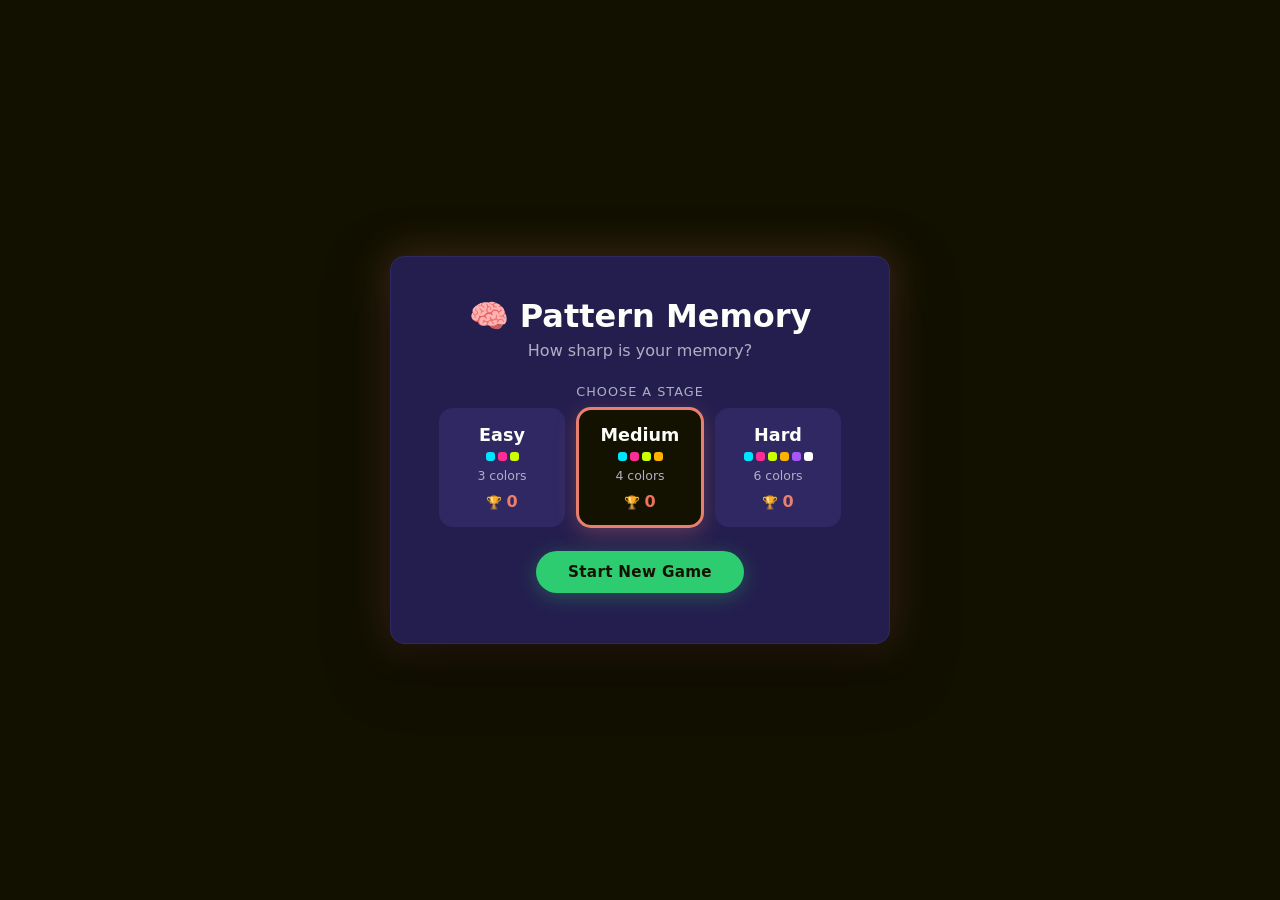
==== commit 8d80adec: "Add files via upload" ====
--- a/index.html
+++ b/index.html
@@ -1,325 +1,153 @@
 <!DOCTYPE html>
 <html lang="en">
 <head>
-  <meta charset="UTF-8" />
-  <meta name="viewport" content="width=device-width, initial-scale=1.0" />
-  <title>Maliha Farhan — Central Hub Portfolio</title>
-  <meta
-    name="description"
-    content="Interactive radial portfolio of Maliha Farhan — Foundation, Archives, and Story &amp; Horizon."
-  />
-
-  <!-- Google Fonts: Cinzel for headings & Plus Jakarta Sans for body -->
-  <link rel="preconnect" href="https://fonts.googleapis.com" />
-  <link rel="preconnect" href="https://fonts.gstatic.com" crossorigin />
-  <link
-    href="https://fonts.googleapis.com/css2?family=Cinzel:wght@500;600;700&amp;family=Plus+Jakarta+Sans:ital,wght@0,400;0,500;0,600;0,700;1,400&amp;display=swap"
-    rel="stylesheet"
-  />
-
-  <link rel="stylesheet" href="style.css" />
+  <meta charset="UTF-8">
+  <meta name="viewport" content="width=device-width, initial-scale=1.0">
+  <title>Pattern Memory Game</title>
+  <link rel="stylesheet" href="style.css">
 </head>
 <body>
-  <!-- Subtle architectural radial rings behind the hub -->
-  <div class="ambient-orbits" aria-hidden="true">
-    <svg class="orbit-svg" viewBox="0 0 900 900" fill="none" xmlns="http://www.w3.org/2000/svg">
-      <circle cx="450" cy="450" r="245" stroke="currentColor" stroke-opacity="0.11" stroke-width="1" stroke-dasharray="4 8" />
-      <circle cx="450" cy="450" r="335" stroke="currentColor" stroke-opacity="0.07" stroke-width="1" />
-      <circle cx="450" cy="450" r="425" stroke="currentColor" stroke-opacity="0.05" stroke-width="1" stroke-dasharray="2 10" />
-    </svg>
+
+  <!--
+    OFFLINE NOTE: nothing here loads from the network. Styling is the local
+    style.css, logic is the local script.js, and all four sounds (bubbly click,
+    3s timer beep, cheerful, disappointing) are synthesized in script.js with the
+    Web Audio API, so there are no audio files or CDNs to host.
+  -->
+
+  <!-- ===== START SCREEN ===== -->
+  <div id="start-screen" class="overlay">
+    <div class="overlay-card">
+      <h1>🧠 Pattern Memory</h1>
+      <p class="tagline">How sharp is your memory?</p>
+      <!-- Saved game (shown only when progress was saved) -->
+      <div id="resume-panel" class="resume-panel hidden">
+        <p id="resume-info"></p>
+        <div class="resume-actions">
+          <button id="resume-saved-btn" class="btn-primary">Resume Game</button>
+          <button id="discard-saved-btn" class="btn-secondary">Discard</button>
+        </div>
+      </div>
+
+      <!-- Stage selection -->
+      <fieldset class="stage-picker">
+        <legend>Choose a stage</legend>
+        <div class="stage-cards" role="radiogroup" aria-label="Stage">
+          <button type="button" class="stage-card" role="radio" aria-checked="false" data-stage="easy">
+            <span class="stage-name">Easy</span>
+            <span class="stage-dots" aria-hidden="true"><i class="color-electric"></i><i class="color-hotpink"></i><i class="color-neon"></i></span>
+            <span class="stage-info">3 colors</span>
+            <span class="stage-best">🏆 <strong id="best-easy">0</strong></span>
+          </button>
+          <button type="button" class="stage-card" role="radio" aria-checked="true" data-stage="medium">
+            <span class="stage-name">Medium</span>
+            <span class="stage-dots" aria-hidden="true"><i class="color-electric"></i><i class="color-hotpink"></i><i class="color-neon"></i><i class="color-sunbeam"></i></span>
+            <span class="stage-info">4 colors</span>
+            <span class="stage-best">🏆 <strong id="best-medium">0</strong></span>
+          </button>
+          <button type="button" class="stage-card" role="radio" aria-checked="false" data-stage="hard">
+            <span class="stage-name">Hard</span>
+            <span class="stage-dots" aria-hidden="true"><i class="color-electric"></i><i class="color-hotpink"></i><i class="color-neon"></i><i class="color-sunbeam"></i><i class="color-volt"></i><i class="color-white"></i></span>
+            <span class="stage-info">6 colors</span>
+            <span class="stage-best">🏆 <strong id="best-hard">0</strong></span>
+          </button>
+        </div>
+      </fieldset>
+      <button id="start-btn" class="btn-start">Start New Game</button>
+    </div>
   </div>
 
-  <!-- Central Hub & Radial Canvas (No top navbar or conventional menu) -->
-  <main class="radial-canvas" id="radial-canvas" data-active-chapter="foundation">
+  <!-- ===== TOP CONTROL BAR ===== -->
+  <header id="top-bar" class="hidden">
+    <div id="timer">00:15</div>
+    <div id="counter">
+      <span>Score: <strong id="score-value">0</strong></span>
+      <span class="round-label">Round <strong id="round-value">1</strong>/10</span>
+    </div>
+    <div id="controls">
+      <button id="pause-play" class="btn-icon" title="Pause / Resume">⏸️</button>
+      <button id="main-menu" class="btn-menu" title="Main Menu">☰ Menu</button>
+      <button id="quit" class="btn-quit" title="Quit">✕</button>
+    </div>
+  </header>
 
-    <!-- LEFT ORBITAL WING -->
-    <section class="panel-wing panel-wing--left" aria-label="Left story wing">
-      <!-- Panel 1 Left: Core Identity -->
-      <article
-        class="orbit-card is-active"
-        data-chapter-panel="foundation"
-        data-side="left"
-        aria-hidden="false"
-      >
-        <span class="card-eyebrow">Chapter I &middot; The Foundation</span>
-        <h1 class="card-heading">Maliha Farhan</h1>
-        <p class="card-lead">
-          Seventeen years old and anchored in <strong>Islam</strong>, building a life where quiet conviction,
-          gratitude, and intellectual ambition strengthen one another.
-        </p>
+  <!-- ===== MAIN GAME AREA ===== -->
+  <main id="game-area" class="hidden">
 
-        <dl class="fact-grid">
-          <div class="fact-row">
-            <dt>Name</dt>
-            <dd>Maliha Farhan</dd>
-          </div>
-          <div class="fact-row">
-            <dt>Age</dt>
-            <dd>17 Years</dd>
-          </div>
-          <div class="fact-row">
-            <dt>Faith</dt>
-            <dd>Islam</dd>
-          </div>
-        </dl>
-      </article>
+    <!-- Phase label -->
+    <div id="phase-label">Memorize the pattern!</div>
 
-      <!-- Panel 2 Left: Honours & Craft -->
-      <article
-        class="orbit-card"
-        data-chapter-panel="archives"
-        data-side="left"
-        aria-hidden="true"
-      >
-        <span class="card-eyebrow">Chapter II &middot; The Archives</span>
-        <h2 class="card-heading">Honours &amp; Craft</h2>
-        <p class="card-lead">
-          Years of consistency inside and beyond the classroom—leading peers, articulating ideas, and writing with purpose.
-        </p>
+    <!-- Sequence display (memorization phase) -->
+    <div id="sequence-display"></div>
 
-        <ul class="archive-list">
-          <li>
-            <strong>20+ High-Achiever Awards</strong>
-            <span>Sustained academic distinction across school terms.</span>
-          </li>
-          <li>
-            <strong>Head Girl</strong>
-            <span>Entrusted with student leadership, example, and responsibility.</span>
-          </li>
-          <li>
-            <strong>3rd Place in Creative Writing</strong>
-            <span>Honoured for expressive storytelling and clarity of voice.</span>
-          </li>
-          <li>
-            <strong>Debating &amp; Teaching Skills</strong>
-            <span>Persuasive public speaking paired with patient peer mentorship.</span>
-          </li>
-        </ul>
-      </article>
-
-      <!-- Panel 3 Left: Origin Story -->
-      <article
-        class="orbit-card"
-        data-chapter-panel="horizon"
-        data-side="left"
-        aria-hidden="true"
-      >
-        <span class="card-eyebrow">Chapter III &middot; The Story</span>
-        <h2 class="card-heading">The Spark Within</h2>
-
-        <blockquote class="story-quote">
-          <p>
-            From my grandmother&rsquo;s words at my birth grew a lifelong resolve—not to shrink under doubt,
-            but to rise through character, learning, and quiet strength.
-          </p>
-        </blockquote>
-
-        <p class="card-body">
-          Every milestone since has carried one steady conviction: to prove that <strong>girls are equal to boys</strong>—not
-          by setting aside our values, but by standing tall within them and excelling across every arena we enter.
-        </p>
-      </article>
-    </section>
-
-    <!-- CENTERPIECE ANCHOR: Always Visible Botanical-Arch Portrait -->
-    <div class="centerpiece-stage">
-      <div
-        id="hub-centerpiece"
-        class="hub-centerpiece"
-        data-chapter="foundation"
-      >
-        <!-- Decorative botanical sprigs flanking the arch -->
-        <svg class="botanical-crest botanical-crest--top" viewBox="0 0 220 56" fill="none" aria-hidden="true">
-          <path d="M110 48C110 26 94 14 70 10" stroke="currentColor" stroke-width="1.4" stroke-linecap="round" />
-          <path d="M110 48C110 26 126 14 150 10" stroke="currentColor" stroke-width="1.4" stroke-linecap="round" />
-          <path d="M90 21C82 14 73 16 68 23C77 25 85 25 90 21Z" fill="currentColor" fill-opacity="0.22" stroke="currentColor" stroke-width="1.1" />
-          <path d="M130 21C138 14 147 16 152 23C143 25 135 25 130 21Z" fill="currentColor" fill-opacity="0.22" stroke="currentColor" stroke-width="1.1" />
-          <path d="M110 10C106 18 106 26 110 33C114 26 114 18 110 10Z" fill="#C85A32" fill-opacity="0.78" />
-        </svg>
-
-        <!-- Direct Portrait Button: Click to cycle chapters 1 -> 2 -> 3 -->
-        <button
-          type="button"
-          id="photo-cycle-btn"
-          class="arch-trigger"
-          aria-label="Maliha Farhan portrait. Click to cycle to the next chapter."
-        >
-          <span class="arch-outer-ring">
-            <span class="arch-inner-frame">
-              <img
-                src="maliha.jpg"
-                alt="Portrait of Maliha Farhan in hijab and glasses"
-                class="center-photo"
-                id="center-photo"
-              />
-            </span>
-          </span>
-        </button>
-
-        <!-- Orbital Emblem 1: Botanical Seal -> Panel 1 (Foundation) -->
-        <button
-          type="button"
-          class="orbital-emblem orbital-emblem--foundation is-active"
-          data-target="foundation"
-          aria-label="Jump to Chapter I: The Foundation"
-          aria-pressed="true"
-          title="I · The Foundation"
-        >
-          <svg viewBox="0 0 24 24" fill="none" aria-hidden="true">
-            <path d="M12 3C7.5 6.8 6 11.4 8 15.8C9.3 18.7 11 20.1 12 21C13 20.1 14.7 18.7 16 15.8C18 11.4 16.5 6.8 12 3Z" stroke="currentColor" stroke-width="1.6" stroke-linejoin="round" />
-            <path d="M12 7V19" stroke="currentColor" stroke-width="1.5" stroke-linecap="round" />
-            <path d="M12 12L15 9.5M12 14.8L9 12.2" stroke="currentColor" stroke-width="1.4" stroke-linecap="round" />
-          </svg>
-          <span class="emblem-tag">I &middot; Foundation</span>
-        </button>
-
-        <!-- Orbital Emblem 2: Quill Seal -> Panel 2 (Archives) -->
-        <button
-          type="button"
-          class="orbital-emblem orbital-emblem--archives"
-          data-target="archives"
-          aria-label="Jump to Chapter II: The Archives"
-          aria-pressed="false"
-          title="II · The Archives"
-        >
-          <svg viewBox="0 0 24 24" fill="none" aria-hidden="true">
-            <path d="M19.5 4.5C14.2 5 9.2 8.4 6.6 13.7L5 19L10.3 17.4C15.6 14.8 19 9.8 19.5 4.5Z" stroke="currentColor" stroke-width="1.6" stroke-linejoin="round" />
-            <path d="M5 19L12.5 11.5" stroke="currentColor" stroke-width="1.5" stroke-linecap="round" />
-          </svg>
-          <span class="emblem-tag">II &middot; Archives</span>
-        </button>
-
-        <!-- Orbital Emblem 3: Compass Seal -> Panel 3 (Story & Horizon) -->
-        <button
-          type="button"
-          class="orbital-emblem orbital-emblem--horizon"
-          data-target="horizon"
-          aria-label="Jump to Chapter III: The Story &amp; Horizon"
-          aria-pressed="false"
-          title="III · Story &amp; Horizon"
-        >
-          <svg viewBox="0 0 24 24" fill="none" aria-hidden="true">
-            <circle cx="12" cy="12" r="8.5" stroke="currentColor" stroke-width="1.6" />
-            <polygon points="14.8,9.2 13.2,13.2 9.2,14.8 10.8,10.8" fill="currentColor" fill-opacity="0.24" stroke="currentColor" stroke-width="1.4" stroke-linejoin="round" />
-          </svg>
-          <span class="emblem-tag">III &middot; Horizon</span>
-        </button>
-      </div>
-
-      <!-- Integrated Plinth Caption (Not a navbar) -->
-      <div class="hub-plinth" aria-live="polite">
-        <p class="plinth-chapter" id="plinth-chapter">I of III &mdash; The Foundation</p>
-        <p class="plinth-hint">Click portrait to turn page &middot; or choose a seal</p>
+    <!-- User input (guessing phase) -->
+    <div id="input-container" class="hidden">
+      <p id="input-prompt">Reproduce the pattern:</p>
+      <div id="user-sequence-preview"></div>
+      <div id="color-buttons"></div>
+      <div id="input-actions">
+        <button id="undo-btn" class="btn-secondary" disabled>↩ Undo</button>
+        <button id="submit-btn" class="btn-submit" disabled>Submit</button>
       </div>
     </div>
 
-    <!-- RIGHT ORBITAL WING -->
-    <section class="panel-wing panel-wing--right" aria-label="Right story wing">
-      <!-- Panel 1 Right: Education & Vision -->
-      <article
-        class="orbit-card is-active"
-        data-chapter-panel="foundation"
-        data-side="right"
-        aria-hidden="false"
-      >
-        <span class="card-eyebrow">Education &amp; Calling</span>
-        <h2 class="card-heading">Aspiring Software Engineer</h2>
-        <p class="card-lead">
-          Turning structured logic and thoughtful design into software that solves real problems.
-        </p>
-
-        <div class="timeline-stack">
-          <div class="milestone-item">
-            <span class="milestone-badge">O-Levels</span>
-            <div>
-              <h3>Nakhlah School</h3>
-              <p>Built core academic discipline, character, and leadership.</p>
-            </div>
-          </div>
-          <div class="milestone-item">
-            <span class="milestone-badge">A-Levels</span>
-            <div>
-              <h3>Heuser College</h3>
-              <p>Deepening analytical foundations toward software engineering.</p>
-            </div>
-          </div>
-        </div>
-      </article>
-
-      <!-- Panel 2 Right: Personal Dedication -->
-      <article
-        class="orbit-card"
-        data-chapter-panel="archives"
-        data-side="right"
-        aria-hidden="true"
-      >
-        <span class="card-eyebrow">Devotion at Home</span>
-        <h2 class="card-heading">Personal Dedication</h2>
-        <p class="card-lead">
-          Achievement means little without service to the people who stand beside you every day.
-        </p>
-
-        <ul class="archive-list">
-          <li>
-            <strong>Excel Data Support for Father</strong>
-            <span>Organizing spreadsheets and structured data with accuracy.</span>
-          </li>
-          <li>
-            <strong>University Assignment Aid for Mother</strong>
-            <span>Assisting with research, formatting, and academic coursework.</span>
-          </li>
-          <li>
-            <strong>Tutoring Younger Sister</strong>
-            <span>Guiding lessons patiently while nurturing confidence.</span>
-          </li>
-          <li>
-            <strong>Household Chores &amp; A-Levels</strong>
-            <span>Balancing daily home responsibilities seamlessly alongside studies.</span>
-          </li>
-        </ul>
-      </article>
-
-      <!-- Panel 3 Right: Horizons & Homework 7 -->
-      <article
-        class="orbit-card"
-        data-chapter-panel="horizon"
-        data-side="right"
-        aria-hidden="true"
-      >
-        <span class="card-eyebrow">The Horizon &amp; Work</span>
-        <h2 class="card-heading">Courage in Motion</h2>
-
-        <ul class="horizon-pills" aria-label="Personal aspirations">
-          <li>Academic Excellence</li>
-          <li>Horse-Riding Observing Parda</li>
-          <li>Driving Independently</li>
-          <li>Supporting My Family</li>
-          <li>Studying Abroad</li>
-        </ul>
-
-        <p class="card-body">
-          Strength and modesty belong together—from the saddle while observing parda to independent roads,
-          global classrooms, and building a dependable future for my family.
-        </p>
-
-        <a
-          class="hw-link"
-          href="https://maliha-farhan.github.io/Heuser/"
-          target="_blank"
-          rel="noopener noreferrer"
-        >
-          <span class="hw-link-copy">
-            <span class="hw-link-label">Featured Project</span>
-            <span class="hw-link-title">Visit Homework 7 Website</span>
-          </span>
-          <span class="hw-link-arrow" aria-hidden="true">&#8599;</span>
-        </a>
-      </article>
-    </section>
-
+    <!-- Round result flash -->
+    <div id="round-result" class="hidden">
+      <span id="result-icon"></span>
+      <span id="result-text"></span>
+    </div>
   </main>
 
+  <!-- ===== PAUSE OVERLAY ===== -->
+  <div id="pause-overlay" class="overlay hidden">
+    <div class="overlay-card">
+      <h2>⏸️ Paused</h2>
+      <p>Take your time.</p>
+      <button id="resume-btn" class="btn-primary">Resume</button>
+    </div>
+  </div>
+
+  <!-- ===== QUIT CONFIRM OVERLAY ===== -->
+  <div id="quit-overlay" class="overlay hidden">
+    <div class="overlay-card">
+      <h2>🚪 Quit Game?</h2>
+      <p>This game will end and your score so far will be final.</p>
+      <div class="confirm-actions">
+        <button id="quit-confirm" class="btn-quit-confirm">Yes, Quit</button>
+        <button id="quit-cancel" class="btn-secondary">Cancel</button>
+      </div>
+    </div>
+  </div>
+
+  <!-- ===== END-GAME OVERLAY ===== -->
+  <div id="end-screen" class="overlay hidden">
+    <div class="overlay-card" id="end-card">
+      <h2 id="end-title">Game Over</h2>
+      <p id="end-feedback"></p>
+      <div class="end-stats">
+        <div class="stat-box">
+          <span class="stat-number" id="end-score">0</span>
+          <span class="stat-label">Final Score</span>
+        </div>
+        <div class="stat-box">
+          <span class="stat-number" id="end-high">0</span>
+          <span class="stat-label" id="end-high-label">Stage Best</span>
+        </div>
+      </div>
+      <div id="new-high-score-badge" class="hidden">🎉 New High Score!</div>
+      <div class="hs-board">
+        <h3>High scores</h3>
+        <div class="hs-row">
+          <div class="hs-cell" data-stage="easy"><span class="hs-label">Easy</span><span class="hs-value" id="hs-end-easy">0</span></div>
+          <div class="hs-cell" data-stage="medium"><span class="hs-label">Medium</span><span class="hs-value" id="hs-end-medium">0</span></div>
+          <div class="hs-cell" data-stage="hard"><span class="hs-label">Hard</span><span class="hs-value" id="hs-end-hard">0</span></div>
+        </div>
+      </div>
+      <button id="play-again-btn" class="btn-start">Play Again</button>
+      <button id="menu-btn" class="btn-secondary">Main Menu</button>
+    </div>
+  </div>
+
   <script src="script.js"></script>
-<script type="module" src="https://static.cloudflareinsights.com/beacon.min.js/vce701823e78c4301a35b7e07294d87301792088814092" integrity="sha512-UKNk8GbxkABxKcXYuLkO16EleLGUkcvJWtpSNmExE0Too3ZaFAxTscNWEc1OdAv5/BikHawapSCaiD2XCmp+Bw==" data-cf-beacon='{"version":"2024.11.0","token":"1954b47c125f43f8b4338b3c4f804e4f","spa":2}' crossorigin="anonymous"></script>
 </body>
 </html>
--- a/style.css
+++ b/style.css
@@ -1,855 +1,699 @@
-/* ==========================================================================
-   Maliha Farhan — Central Hub & Radial Canvas Stylesheet
-   Palette: Deep Emerald (#1A3C34), Warm Terracotta (#C85A32), Muted Sand (#F4EFEA)
-   Typography: Cinzel (Headings) & Plus Jakarta Sans (Body)
-   ========================================================================== */
-
-:root {
-  --emerald: #1A3C34;
-  --emerald-deep: #112822;
-  --emerald-soft: rgba(26, 60, 52, 0.12);
-  --terracotta: #C85A32;
-  --terracotta-warm: #D9724B;
-  --terracotta-soft: rgba(200, 90, 50, 0.14);
-  --sand: #F4EFEA;
-  --sand-elevated: rgba(255, 252, 248, 0.84);
-  --ink: #1F2E2A;
-  --ink-muted: #52625D;
-
-  --font-display: 'Cinzel', Georgia, 'Times New Roman', serif;
-  --font-body: 'Plus Jakarta Sans', -apple-system, BlinkMacSystemFont, 'Segoe UI', sans-serif;
-
-  --arch-outer-radius: 50% 50% 42px 42px / 43% 43% 34px 34px;
-  --arch-inner-radius: 50% 50% 34px 34px / 43% 43% 26px 26px;
-
-  --transition-card: 460ms cubic-bezier(0.22, 1, 0.36, 1);
-  --transition-hub: 520ms cubic-bezier(0.22, 1, 0.36, 1);
-}
-
-*,
-*::before,
-*::after {
+/* ===================================================
+   Pattern Memory Game – style.css
+   Palette: pitch-black, dark-amethyst, porcelain,
+            salmon, burnt-peach
+   + Audio-synced visual feedback animations
+   =================================================== */
+
+/* ---------- Reset & Base ---------- */
+*, *::before, *::after {
   box-sizing: border-box;
   margin: 0;
   padding: 0;
 }
 
-html,
+:root {
+  /* ── Core Palette ── */
+  --bg:          #131200;
+  --surface:     #241e4e;
+  --surface-alt: #2f2862;
+  --text:        #fbfef9;
+  --text-dim:    #b0aec4;
+  --accent:      #e9806e;
+  --accent-alt:  #ec7357;
+  --accent-glow: rgba(233,128,110,.3);
+
+  --success:     #2ecc71;
+  --success-glow:rgba(46,204,113,.3);
+  --danger:      #e74c3c;
+  --danger-glow: rgba(231,76,60,.3);
+
+  --radius: 14px;
+  --transition: .3s ease;
+
+  /* ── Guessing Colors ── */
+  --gc-electric:  #00e5ff;
+  --gc-neon:      #ccff00;
+  --gc-hotpink:   #ff2d95;
+  --gc-white:     #ffffff;
+  --gc-volt:      #a855f7;
+  --gc-sunbeam:   #ffb300;
+}
+
+html { font-size: 16px; }
+
+@media (prefers-reduced-motion: reduce) {
+  *, *::before, *::after {
+    animation-duration: .01ms !important;
+    animation-iteration-count: 1 !important;
+    transition-duration: .01ms !important;
+  }
+}
+
 body {
-  min-height: 100%;
-  background-color: var(--sand);
-  color: var(--ink);
-  font-family: var(--font-body);
-  line-height: 1.6;
-  -webkit-font-smoothing: antialiased;
+  font-family: 'Segoe UI', system-ui, -apple-system, sans-serif;
+  background: var(--bg);
+  color: var(--text);
+  min-height: 100vh;
+  display: flex;
+  flex-direction: column;
   overflow-x: hidden;
 }
 
-body {
-  background-image:
-    radial-gradient(circle at 50% 48%, rgba(200, 90, 50, 0.085) 0%, rgba(244, 239, 234, 0.4) 36%, transparent 68%),
-    radial-gradient(circle at 18% 18%, rgba(26, 60, 52, 0.06) 0%, transparent 45%),
-    radial-gradient(circle at 82% 82%, rgba(200, 90, 50, 0.06) 0%, transparent 48%),
-    linear-gradient(160deg, #F7F3EE 0%, #F4EFEA 55%, #EDE5DC 100%);
-  position: relative;
-}
-
-/* Subtle architectural radial orbit rings centered behind the viewport */
-.ambient-orbits {
+/* ---------- Utility ---------- */
+.hidden { display: none !important; }
+
+/* ---------- Buttons (global) ---------- */
+button {
+  cursor: pointer;
+  border: none;
+  font-family: inherit;
+  font-size: .95rem;
+  transition: transform var(--transition), background var(--transition), box-shadow var(--transition);
+}
+button:active { transform: scale(.95); }
+
+/* Click-feedback ripple (syncs with bubbly click sound) */
+button.click-flash {
+  animation: btnFlash .25s ease;
+}
+
+.btn-primary {
+  background: var(--accent);
+  color: var(--bg);
+  padding: .75rem 2rem;
+  border-radius: 50px;
+  font-weight: 600;
+  letter-spacing: .02em;
+  box-shadow: 0 4px 20px var(--accent-glow);
+}
+.btn-primary:hover { background: var(--accent-alt); }
+
+.btn-start {
+  background: var(--success);
+  color: var(--bg);
+  padding: .75rem 2rem;
+  border-radius: 50px;
+  font-weight: 700;
+  letter-spacing: .02em;
+  box-shadow: 0 4px 20px var(--success-glow);
+}
+.btn-start:hover { background: #27ae60; }
+
+.btn-submit {
+  background: var(--accent-alt);
+  color: var(--bg);
+  padding: .65rem 1.8rem;
+  border-radius: 50px;
+  font-weight: 600;
+  box-shadow: 0 4px 16px var(--accent-glow);
+}
+.btn-submit:hover { background: var(--accent); }
+.btn-submit:disabled {
+  opacity: .45;
+  cursor: not-allowed;
+}
+
+.btn-secondary {
+  background: var(--surface-alt);
+  color: var(--text);
+  padding: .65rem 1.5rem;
+  border-radius: 50px;
+  font-weight: 500;
+}
+.btn-secondary:hover { background: #3a3480; }
+.btn-secondary:disabled {
+  opacity: .45;
+  cursor: not-allowed;
+}
+
+.btn-icon {
+  background: var(--surface-alt);
+  color: var(--text);
+  width: 42px;
+  height: 42px;
+  border-radius: 12px;
+  display: inline-flex;
+  align-items: center;
+  justify-content: center;
+  font-size: 1.15rem;
+}
+.btn-icon:hover { background: #3a3480; }
+
+.btn-menu {
+  background: var(--success);
+  color: var(--bg);
+  padding: .45rem 1rem;
+  border-radius: 12px;
+  font-weight: 700;
+  font-size: .85rem;
+  letter-spacing: .02em;
+  box-shadow: 0 3px 12px var(--success-glow);
+}
+.btn-menu:hover { background: #27ae60; }
+
+.btn-quit {
+  background: var(--danger);
+  color: #fff;
+  width: 42px;
+  height: 42px;
+  border-radius: 12px;
+  display: inline-flex;
+  align-items: center;
+  justify-content: center;
+  font-size: 1.3rem;
+  font-weight: 700;
+  box-shadow: 0 3px 12px var(--danger-glow);
+}
+.btn-quit:hover { background: #c0392b; }
+
+.btn-quit-confirm {
+  background: var(--danger);
+  color: #fff;
+  padding: .65rem 1.5rem;
+  border-radius: 50px;
+  font-weight: 600;
+  box-shadow: 0 4px 16px var(--danger-glow);
+}
+.btn-quit-confirm:hover { background: #c0392b; }
+
+.confirm-actions {
+  display: flex;
+  gap: 1rem;
+  justify-content: center;
+  margin-top: 1.2rem;
+}
+
+/* ===================================================
+   OVERLAYS
+   =================================================== */
+.overlay {
   position: fixed;
   inset: 0;
+  display: flex;
+  align-items: flex-start;
+  justify-content: center;
+  overflow-y: auto;
+  padding: 1rem 0;
+  background: rgba(19, 18, 0, .92);
+  backdrop-filter: blur(10px);
+  z-index: 100;
+  animation: fadeIn .35s ease;
+}
+
+.overlay-card {
+  background: var(--surface);
+  border: 1px solid var(--surface-alt);
+  padding: 2.5rem 3rem;
+  border-radius: var(--radius);
+  text-align: center;
+  max-width: 500px;
+  width: 90%;
+  margin: auto;
+  box-shadow: 0 20px 60px rgba(0,0,0,.6), 0 0 40px var(--accent-glow);
+}
+.overlay-card h1 {
+  font-size: 2rem;
+  margin-bottom: .35rem;
+  color: var(--text);
+}
+.overlay-card h2 {
+  font-size: 1.5rem;
+  margin-bottom: .5rem;
+  color: var(--text);
+}
+.overlay-card .tagline {
+  color: var(--text-dim);
+  margin-bottom: 1.5rem;
+}
+
+
+
+/* ===================================================
+   STAGE SELECTION (start screen)
+   =================================================== */
+.stage-picker {
+  min-width: 0;
+  border: none;
+  margin: 0 0 1.5rem;
+  padding: 0;
+}
+.stage-picker legend {
+  width: 100%;
+  font-size: .8rem;
+  letter-spacing: .08em;
+  text-transform: uppercase;
+  color: var(--text-dim);
+  margin-bottom: .6rem;
+}
+.stage-cards {
   display: grid;
-  place-items: center;
-  pointer-events: none;
-  z-index: 0;
-  color: var(--emerald);
-  overflow: hidden;
-}
-
-.orbit-svg {
-  width: min(94vw, 940px);
-  height: min(94vw, 940px);
-  animation: slowOrbitSpin 90s linear infinite;
-}
-
-@keyframes slowOrbitSpin {
-  from { transform: rotate(0deg); }
-  to { transform: rotate(360deg); }
-}
-
-/* ==========================================================================
-   Radial Canvas Layout — Locks Photo Strictly in Dead Center
-   ========================================================================== */
-
-.radial-canvas {
-  position: relative;
-  z-index: 1;
-  min-height: 100dvh;
-  width: 100%;
-  max-width: 1400px;
-  margin: 0 auto;
-  padding: clamp(1.25rem, 2.5vw, 2.5rem) clamp(1.25rem, 3vw, 3rem);
+  grid-template-columns: repeat(3, 1fr);
+  gap: .75rem;
+}
+.stage-card {
+  min-width: 0;
+  display: flex;
+  flex-direction: column;
+  align-items: center;
+  gap: .35rem;
+  padding: .9rem .5rem;
+  background: var(--surface-alt);
+  color: var(--text);
+  border: 2px solid transparent;
+  border-radius: var(--radius);
+}
+.stage-card:hover { background: #3a3480; }
+.stage-card:focus-visible {
+  outline: 3px solid var(--text);
+  outline-offset: 2px;
+}
+.stage-card[aria-checked="true"] {
+  border-color: var(--accent);
+  background: var(--bg);
+  box-shadow: 0 0 0 1px var(--accent), 0 6px 22px var(--accent-glow);
+}
+.stage-name  { font-size: 1.1rem; font-weight: 700; }
+.stage-info  { font-size: .78rem; color: var(--text-dim); }
+.stage-dots  { display: flex; flex-wrap: wrap; justify-content: center; gap: 3px; margin: .1rem 0; }
+.stage-dots i {
+  width: 9px; height: 9px; border-radius: 3px; display: block;
+  box-shadow: none !important;   /* swatches are too small for the big glow */
+}
+.stage-best {
+  margin-top: .2rem;
+  font-size: .8rem;
+  color: var(--text-dim);
+}
+.stage-best strong { color: var(--accent); font-size: 1rem; }
+.stage-card[aria-checked="true"] .stage-best strong { color: var(--accent-alt); }
+
+/* Saved-game panel */
+.resume-panel {
+  background: var(--bg);
+  border: 1px solid var(--accent);
+  border-radius: var(--radius);
+  padding: 1rem;
+  margin-bottom: 1.2rem;
+}
+.resume-panel p { font-size: .9rem; margin-bottom: .8rem; }
+.resume-actions {
+  display: flex;
+  gap: .6rem;
+  justify-content: center;
+  flex-wrap: wrap;
+}
+.overlay-card .resume-actions .btn-primary,
+.overlay-card .resume-actions .btn-secondary {
+  display: inline-block;
+  margin: 0;
+  padding: .55rem 1.3rem;
+}
+
+/* ===================================================
+   HIGH SCORE BOARD (end screen)
+   =================================================== */
+.hs-board {
+  margin: 0 0 1.2rem;
+  padding: .8rem;
+  background: var(--bg);
+  border: 1px solid var(--surface-alt);
+  border-radius: var(--radius);
+}
+.hs-board h3 {
+  font-size: .8rem;
+  font-weight: 600;
+  letter-spacing: .08em;
+  text-transform: uppercase;
+  color: var(--text-dim);
+  margin-bottom: .6rem;
+}
+.hs-row {
   display: grid;
-  grid-template-columns: minmax(270px, 1fr) auto minmax(270px, 1fr);
-  place-items: center;
-  gap: clamp(1.4rem, 3.2vw, 3.4rem);
-}
-
-/* ==========================================================================
-   Centerpiece Botanical-Arch Portrait Hub
-   ========================================================================== */
-
-.centerpiece-stage {
-  position: relative;
-  display: grid;
-  place-items: center;
-  z-index: 3;
-}
-
-.hub-centerpiece {
-  position: relative;
-  width: clamp(210px, min(21vw, 31dvh), 292px);
-  aspect-ratio: 3 / 3.9;
-  display: block;
-  transition: transform var(--transition-hub);
-}
-
-.hub-centerpiece.is-shifting {
-  transform: scale(1.035);
-}
-
-/* Botanical sprig crowning the arch */
-.botanical-crest {
-  position: absolute;
-  left: 50%;
-  transform: translateX(-50%);
-  pointer-events: none;
-  z-index: 4;
-  color: var(--emerald);
-  transition: color var(--transition-hub), transform var(--transition-hub);
-}
-
-.botanical-crest--top {
-  top: -30px;
-  width: 76%;
-  height: auto;
-}
-
-/* Clickable photo frame button */
-.arch-trigger {
-  appearance: none;
-  background: none;
-  border: none;
-  padding: 0;
-  width: 100%;
-  height: 100%;
-  cursor: pointer;
-  display: block;
-  border-radius: var(--arch-outer-radius);
-  position: absolute;
-  inset: 0;
-  outline: none;
-  transition: transform 320ms cubic-bezier(0.22, 1, 0.36, 1);
-}
-
-.arch-trigger:hover {
-  transform: translateY(-3px) scale(1.012);
-}
-
-.arch-trigger:active {
-  transform: scale(0.988);
-}
-
-.arch-trigger:focus-visible {
-  box-shadow: 0 0 0 4px var(--sand), 0 0 0 7px var(--terracotta);
-}
-
-/* Double-layered Emerald & Terracotta Arch Border + Breathing Glow */
-.arch-outer-ring {
-  display: block;
-  width: 100%;
-  height: 100%;
-  padding: 9px;
-  border-radius: var(--arch-outer-radius);
-  border: 3px solid var(--emerald);
-  background: linear-gradient(155deg, rgba(255, 252, 248, 0.92), rgba(244, 239, 234, 0.78));
-  transition:
-    border-color var(--transition-hub),
-    background var(--transition-hub),
-    box-shadow var(--transition-hub);
-  animation: breathingGlowFoundation 4.8s ease-in-out infinite;
-}
-
-.arch-inner-frame {
-  display: block;
-  position: relative;
-  width: 100%;
-  height: 100%;
-  border-radius: var(--arch-inner-radius);
-  border: 2.5px solid var(--terracotta);
-  overflow: hidden;
-  background: linear-gradient(170deg, #21483E 0%, #16322B 60%, #2C201B 100%);
-  box-shadow: inset 0 0 0 2px rgba(26, 60, 52, 0.35);
-  transition: border-color var(--transition-hub);
-}
-
-.center-photo {
-  position: absolute;
-  inset: 0;
-  z-index: 2;
-  width: 100%;
-  height: 100%;
-  display: block;
-  object-fit: cover;
-  object-position: 42% 35%;
-  transition: transform 600ms cubic-bezier(0.22, 1, 0.36, 1), filter 450ms ease;
-}
-
-.arch-trigger:hover .center-photo {
-  transform: scale(1.03);
-}
-
-/* ==========================================================================
-   Chapter-Synced Centerpiece Visual States (data-chapter)
-   ========================================================================== */
-
-/* Chapter 1: Foundation */
-.hub-centerpiece[data-chapter="foundation"] .arch-outer-ring {
-  border-color: var(--emerald);
-  animation-name: breathingGlowFoundation;
-}
-
-.hub-centerpiece[data-chapter="foundation"] .arch-inner-frame {
-  border-color: var(--terracotta);
-}
-
-/* Chapter 2: Archives */
-.hub-centerpiece[data-chapter="archives"] .arch-outer-ring {
-  border-color: var(--terracotta);
-  animation-name: breathingGlowArchives;
-}
-
-.hub-centerpiece[data-chapter="archives"] .arch-inner-frame {
-  border-color: var(--emerald);
-}
-
-.hub-centerpiece[data-chapter="archives"] .botanical-crest {
-  color: var(--terracotta);
-  transform: translateX(-50%) scale(1.04);
-}
-
-/* Chapter 3: Story & Horizon */
-.hub-centerpiece[data-chapter="horizon"] .arch-outer-ring {
-  border-color: var(--emerald-deep);
-  background: linear-gradient(155deg, rgba(250, 241, 234, 0.96), rgba(235, 224, 214, 0.86));
-  animation-name: breathingGlowHorizon;
-}
-
-.hub-centerpiece[data-chapter="horizon"] .arch-inner-frame {
-  border-color: var(--terracotta-warm);
-}
-
-.hub-centerpiece[data-chapter="horizon"] .botanical-crest {
-  color: var(--emerald);
-  transform: translateX(-50%) translateY(-2px);
-}
-
-@keyframes breathingGlowFoundation {
-  0%, 100% {
-    box-shadow:
-      0 14px 36px -8px rgba(26, 60, 52, 0.24),
-      0 0 0 1px rgba(200, 90, 50, 0.18),
-      0 0 26px 2px rgba(200, 90, 50, 0.16);
-  }
-  50% {
-    box-shadow:
-      0 18px 44px -6px rgba(26, 60, 52, 0.34),
-      0 0 0 6px rgba(200, 90, 50, 0.1),
-      0 0 42px 8px rgba(200, 90, 50, 0.26);
-  }
-}
-
-@keyframes breathingGlowArchives {
-  0%, 100% {
-    box-shadow:
-      0 14px 36px -8px rgba(200, 90, 50, 0.28),
-      0 0 0 1px rgba(26, 60, 52, 0.22),
-      0 0 28px 2px rgba(200, 90, 50, 0.22);
-  }
-  50% {
-    box-shadow:
-      0 18px 46px -6px rgba(200, 90, 50, 0.38),
-      0 0 0 6px rgba(26, 60, 52, 0.12),
-      0 0 46px 10px rgba(200, 90, 50, 0.3);
-  }
-}
-
-@keyframes breathingGlowHorizon {
-  0%, 100% {
-    box-shadow:
-      0 14px 38px -8px rgba(17, 40, 34, 0.32),
-      0 0 0 2px rgba(200, 90, 50, 0.24),
-      0 0 30px 4px rgba(26, 60, 52, 0.2);
-  }
-  50% {
-    box-shadow:
-      0 20px 50px -6px rgba(17, 40, 34, 0.4),
-      0 0 0 7px rgba(200, 90, 50, 0.15),
-      0 0 48px 10px rgba(200, 90, 50, 0.28);
-  }
-}
-
-/* ==========================================================================
-   Orbital Emblems (Interactive Frame-Mounted Seals — No Navbar)
-   ========================================================================== */
-
-.orbital-emblem {
-  position: absolute;
-  z-index: 5;
-  width: 44px;
-  height: 44px;
-  border-radius: 50%;
-  border: 2px solid var(--emerald);
-  background: #FAF6F1;
-  color: var(--emerald);
-  display: grid;
-  place-items: center;
-  cursor: pointer;
-  box-shadow: 0 6px 18px rgba(26, 60, 52, 0.18), 0 0 0 3px rgba(244, 239, 234, 0.85);
-  transition:
-    transform 280ms cubic-bezier(0.22, 1, 0.36, 1),
-    background-color 260ms ease,
-    border-color 260ms ease,
-    color 260ms ease,
-    box-shadow 260ms ease;
-}
-
-.orbital-emblem svg {
-  width: 20px;
-  height: 20px;
-}
-
-/* Exact geometric perimeter placement straddling the arch outline */
-.orbital-emblem--foundation {
-  top: 18%;
-  left: 9.3%;
-  transform: translate(-50%, -50%);
-}
-
-.orbital-emblem--archives {
-  top: 18%;
-  left: 90.7%;
-  transform: translate(-50%, -50%);
-}
-
-.orbital-emblem--horizon {
-  top: 100%;
-  left: 50%;
-  transform: translate(-50%, -50%);
-}
-
-.orbital-emblem:hover,
-.orbital-emblem:focus-visible {
-  outline: none;
-  border-color: var(--terracotta);
-  color: var(--terracotta);
-  box-shadow: 0 8px 22px rgba(200, 90, 50, 0.28), 0 0 0 4px rgba(244, 239, 234, 0.95);
-}
-
-.orbital-emblem--foundation:hover,
-.orbital-emblem--foundation:focus-visible,
-.orbital-emblem--archives:hover,
-.orbital-emblem--archives:focus-visible,
-.orbital-emblem--horizon:hover,
-.orbital-emblem--horizon:focus-visible {
-  transform: translate(-50%, -50%) scale(1.12);
-}
-
-.orbital-emblem.is-active {
-  background: var(--terracotta);
-  border-color: var(--emerald);
-  color: var(--sand);
-  box-shadow:
-    0 8px 22px rgba(200, 90, 50, 0.34),
-    0 0 0 3px var(--sand),
-    0 0 18px rgba(200, 90, 50, 0.36);
-}
-
-/* Subtle floating tooltip label on hover/focus */
-.emblem-tag {
-  position: absolute;
-  bottom: calc(100% + 9px);
-  left: 50%;
-  transform: translateX(-50%) translateY(4px);
-  white-space: nowrap;
-  padding: 0.28rem 0.65rem;
-  border-radius: 999px;
-  background: var(--emerald);
-  color: var(--sand);
-  font-size: 0.68rem;
+  grid-template-columns: repeat(3, 1fr);
+  gap: .5rem;
+}
+.hs-cell {
+  display: flex;
+  flex-direction: column;
+  align-items: center;
+  padding: .5rem .25rem;
+  border-radius: 10px;
+  border: 1px solid transparent;
+}
+.hs-cell .hs-label  { font-size: .75rem; color: var(--text-dim); }
+.hs-cell .hs-value  { font-size: 1.3rem; font-weight: 700; color: var(--text); }
+.hs-cell.current {
+  border-color: var(--accent);
+  background: var(--surface-alt);
+}
+.hs-cell.current .hs-value { color: var(--accent); }
+
+/* ===================================================
+   TOP BAR
+   =================================================== */
+#top-bar {
+  display: flex;
+  align-items: center;
+  justify-content: space-between;
+  padding: .85rem 1.5rem;
+  background: var(--surface);
+  border-bottom: 2px solid var(--accent);
+  position: sticky;
+  top: 0;
+  z-index: 50;
+}
+
+#timer {
+  font-size: 1.4rem;
+  font-weight: 700;
+  font-variant-numeric: tabular-nums;
+  min-width: 70px;
+  color: var(--accent);
+  transition: color .2s ease;
+}
+#timer.warning {
+  color: var(--danger);
+  animation: pulse .6s ease infinite alternate;
+}
+
+/* Timer alarm visual: border glow + shake when timer expires */
+#timer.alarm-flash {
+  animation: timerAlarm 3s ease;
+  text-shadow: 0 0 12px var(--danger), 0 0 24px var(--danger);
+}
+
+#counter {
+  display: flex;
+  flex-direction: column;
+  align-items: center;
+  gap: .15rem;
+  font-size: 1.1rem;
   font-weight: 600;
-  letter-spacing: 0.08em;
+}
+.round-label {
+  font-size: .75rem;
+  color: var(--text-dim);
+  font-weight: 400;
+}
+
+#controls {
+  display: flex;
+  gap: .5rem;
+  align-items: center;
+}
+
+/* ===================================================
+   GAME AREA
+   =================================================== */
+#game-area {
+  flex: 1;
+  display: flex;
+  flex-direction: column;
+  align-items: center;
+  justify-content: center;
+  padding: 2rem 1rem;
+  gap: 1.5rem;
+}
+
+#phase-label {
+  font-size: 1.15rem;
+  font-weight: 600;
+  color: var(--accent);
   text-transform: uppercase;
-  opacity: 0;
-  pointer-events: none;
-  box-shadow: 0 6px 14px rgba(17, 40, 34, 0.2);
-  transition: opacity 200ms ease, transform 200ms ease;
-}
-
-.orbital-emblem--horizon .emblem-tag {
-  bottom: calc(100% + 10px);
-  top: auto;
-}
-
-.orbital-emblem:hover .emblem-tag,
-.orbital-emblem:focus-visible .emblem-tag {
-  opacity: 1;
-  transform: translateX(-50%) translateY(0);
-}
-
-/* Integrated Plinth Caption directly beneath the arch */
-.hub-plinth {
-  position: absolute;
-  top: calc(100% + 32px);
-  left: 50%;
-  transform: translateX(-50%);
-  width: max-content;
-  max-width: 92vw;
-  text-align: center;
-  pointer-events: none;
-}
-
-.plinth-chapter {
-  font-family: var(--font-display);
-  font-size: 0.85rem;
-  font-weight: 600;
-  letter-spacing: 0.14em;
+  letter-spacing: .06em;
+  animation: fadeIn .4s ease;
+}
+
+/* ---------- Sequence Display ---------- */
+#sequence-display {
+  display: flex;
+  flex-wrap: wrap;
+  gap: 14px;
+  justify-content: center;
+  max-width: 500px;
+  min-height: 90px;
+  padding: 1.8rem;
+  background: var(--surface);
+  border: 2px solid var(--surface-alt);
+  border-radius: var(--radius);
+  box-shadow: inset 0 0 30px rgba(36,30,78,.5), 0 8px 32px rgba(0,0,0,.4);
+}
+
+.seq-dot {
+  width: 64px;
+  height: 64px;
+  border-radius: 16px;
+  animation: popIn .35s ease both;
+  transition: transform var(--transition);
+}
+.seq-dot:hover { transform: scale(1.08); }
+
+.seq-dot:nth-child(1)  { animation-delay: .05s; }
+.seq-dot:nth-child(2)  { animation-delay: .12s; }
+.seq-dot:nth-child(3)  { animation-delay: .19s; }
+.seq-dot:nth-child(4)  { animation-delay: .26s; }
+.seq-dot:nth-child(5)  { animation-delay: .33s; }
+.seq-dot:nth-child(6)  { animation-delay: .40s; }
+.seq-dot:nth-child(7)  { animation-delay: .47s; }
+.seq-dot:nth-child(8)  { animation-delay: .54s; }
+.seq-dot:nth-child(9)  { animation-delay: .61s; }
+.seq-dot:nth-child(10) { animation-delay: .68s; }
+
+/* ── Guessing color classes ── */
+.color-electric { background: var(--gc-electric); box-shadow: 0 4px 22px rgba(0,229,255,.5); }
+.color-neon     { background: var(--gc-neon);     box-shadow: 0 4px 22px rgba(204,255,0,.45); }
+.color-hotpink  { background: var(--gc-hotpink);  box-shadow: 0 4px 22px rgba(255,45,149,.45); }
+.color-white    { background: var(--gc-white);    box-shadow: 0 4px 22px rgba(255,255,255,.35); }
+.color-volt     { background: var(--gc-volt);     box-shadow: 0 4px 22px rgba(168,85,247,.45); }
+.color-sunbeam  { background: var(--gc-sunbeam);  box-shadow: 0 4px 22px rgba(255,179,0,.45); }
+
+/* ---------- Input Container ---------- */
+#input-container {
+  display: flex;
+  flex-direction: column;
+  align-items: center;
+  gap: 1.2rem;
+  animation: fadeIn .4s ease;
+}
+
+#input-prompt {
+  font-size: .95rem;
+  color: var(--text-dim);
+}
+
+#user-sequence-preview {
+  display: flex;
+  flex-wrap: wrap;
+  gap: 10px;
+  justify-content: center;
+  min-height: 56px;
+  padding: 1rem;
+  background: var(--surface);
+  border: 2px dashed var(--surface-alt);
+  border-radius: var(--radius);
+  min-width: 240px;
+  max-width: 500px;
+  transition: border-color var(--transition);
+}
+#user-sequence-preview:not(:empty) {
+  border-color: var(--accent);
+}
+
+.preview-dot {
+  width: 48px;
+  height: 48px;
+  border-radius: 12px;
+  animation: popIn .25s ease both;
+}
+
+#color-buttons {
+  display: flex;
+  flex-wrap: wrap;
+  gap: 14px;
+  justify-content: center;
+  max-width: 420px;
+}
+
+.color-btn {
+  width: 62px;
+  height: 62px;
+  border-radius: 16px;
+  border: 3px solid rgba(255,255,255,.15);
+  transition: transform var(--transition), border-color var(--transition), box-shadow var(--transition);
+}
+.color-btn:hover {
+  transform: scale(1.14);
+  border-color: #fff;
+}
+.color-btn:active {
+  transform: scale(.9);
+}
+
+#input-actions {
+  display: flex;
+  gap: .8rem;
+  margin-top: .5rem;
+}
+
+/* ---------- Round Result ---------- */
+#round-result {
+  display: flex;
+  flex-direction: column;
+  align-items: center;
+  gap: .4rem;
+  animation: popIn .35s ease;
+}
+#result-icon { font-size: 2.8rem; }
+#result-text { font-size: 1.15rem; font-weight: 600; }
+#result-text.correct   { color: var(--success); }
+#result-text.incorrect { color: var(--danger); }
+
+/* ===================================================
+   END SCREEN
+   =================================================== */
+.end-stats {
+  display: flex;
+  gap: 1.5rem;
+  justify-content: center;
+  margin: 1.5rem 0;
+}
+.stat-box {
+  display: flex;
+  flex-direction: column;
+  align-items: center;
+  background: var(--surface-alt);
+  padding: 1rem 1.6rem;
+  border-radius: var(--radius);
+  min-width: 110px;
+  border: 1px solid var(--accent);
+}
+.stat-number {
+  font-size: 2rem;
+  font-weight: 700;
+  color: var(--accent);
+}
+.stat-label {
+  font-size: .75rem;
+  color: var(--text-dim);
   text-transform: uppercase;
-  color: var(--emerald);
-}
-
-.plinth-hint {
-  margin-top: 0.15rem;
-  font-size: 0.72rem;
-  letter-spacing: 0.06em;
-  color: var(--ink-muted);
-}
-
-/* ==========================================================================
-   Orbiting Content Wings & Cards (Stacked in Same Grid Cell)
-   ========================================================================== */
-
-.panel-wing {
-  display: grid;
-  width: 100%;
-  max-width: 410px;
-  align-items: center;
-}
-
-.panel-wing--left {
-  justify-self: end;
-}
-
-.panel-wing--right {
-  justify-self: start;
-}
-
-.orbit-card {
-  grid-area: 1 / 1;
-  padding: clamp(1.35rem, 2vw, 1.85rem);
-  border-radius: 22px;
-  background: var(--sand-elevated);
-  border: 1px solid rgba(26, 60, 52, 0.14);
-  box-shadow:
-    0 18px 42px -18px rgba(26, 60, 52, 0.18),
-    inset 0 1px 0 rgba(255, 255, 255, 0.85);
-  backdrop-filter: blur(8px);
-  -webkit-backdrop-filter: blur(8px);
-  position: relative;
-
-  /* Default resting/hidden state pulled inward toward the central portrait */
-  opacity: 0;
-  visibility: hidden;
-  pointer-events: none;
-  transition:
-    opacity var(--transition-card),
-    transform var(--transition-card),
-    visibility 0s linear 460ms;
-}
-
-.orbit-card[data-side="left"] {
-  transform: translateX(30px) scale(0.96);
-}
-
-.orbit-card[data-side="right"] {
-  transform: translateX(-30px) scale(0.96);
-}
-
-/* Active visible state */
-.orbit-card.is-active {
-  opacity: 1;
-  visibility: visible;
-  pointer-events: auto;
-  transform: translateX(0) scale(1);
-  transition:
-    opacity var(--transition-card) 70ms,
-    transform var(--transition-card) 70ms,
-    visibility 0s linear 0s;
-}
-
-/* Leaving state slides inward toward the photo and fades out */
-.orbit-card.is-leaving {
-  opacity: 0;
-  visibility: visible;
-  pointer-events: none;
-  transition:
-    opacity 280ms cubic-bezier(0.4, 0, 1, 1),
-    transform 280ms cubic-bezier(0.4, 0, 1, 1),
-    visibility 0s linear 280ms;
-}
-
-.orbit-card[data-side="left"].is-leaving {
-  transform: translateX(34px) scale(0.95);
-}
-
-.orbit-card[data-side="right"].is-leaving {
-  transform: translateX(-34px) scale(0.95);
-}
-
-/* Subtle top ornament line on each card */
-.orbit-card::before {
-  content: "";
-  position: absolute;
-  top: 0;
-  left: 1.5rem;
-  width: 48px;
-  height: 3px;
-  border-radius: 0 0 4px 4px;
-  background: linear-gradient(90deg, var(--terracotta), var(--emerald));
-}
-
-/* ==========================================================================
-   Card Typography & Structured Elements
-   ========================================================================== */
-
-.card-eyebrow {
-  display: inline-block;
-  font-size: 0.7rem;
+  letter-spacing: .06em;
+  margin-top: .2rem;
+}
+
+#new-high-score-badge {
+  font-size: 1.1rem;
   font-weight: 700;
-  letter-spacing: 0.17em;
-  text-transform: uppercase;
-  color: var(--terracotta);
-  margin-bottom: 0.45rem;
-}
-
-.card-heading {
-  font-family: var(--font-display);
-  font-size: clamp(1.32rem, 1.85vw, 1.72rem);
-  font-weight: 600;
-  line-height: 1.22;
-  color: var(--emerald);
-  margin-bottom: 0.75rem;
-}
-
-.card-lead,
-.card-body {
-  font-size: 0.935rem;
-  color: var(--ink);
-  line-height: 1.62;
-}
-
-.card-lead + *,
-.card-body + * {
-  margin-top: 1.05rem;
-}
-
-/* Panel 1 Fact Grid */
-.fact-grid {
-  display: grid;
-  gap: 0.55rem;
-  border-top: 1px solid rgba(26, 60, 52, 0.12);
-  padding-top: 0.85rem;
-}
-
-.fact-row {
-  display: flex;
-  justify-content: space-between;
-  align-items: baseline;
-  gap: 1rem;
-  padding: 0.35rem 0.55rem;
-  border-radius: 10px;
-  background: rgba(244, 239, 234, 0.72);
-}
-
-.fact-row dt {
-  font-size: 0.75rem;
-  font-weight: 700;
-  letter-spacing: 0.1em;
-  text-transform: uppercase;
-  color: var(--ink-muted);
-}
-
-.fact-row dd {
-  font-weight: 600;
-  font-size: 0.92rem;
-  color: var(--emerald);
-}
-
-/* Panel 1 Right Timeline Stack */
-.timeline-stack {
-  display: grid;
-  gap: 0.8rem;
-}
-
-.milestone-item {
-  display: grid;
-  grid-template-columns: auto 1fr;
-  gap: 0.8rem;
-  align-items: start;
-  padding: 0.72rem 0.85rem;
-  border-radius: 14px;
-  background: rgba(244, 239, 234, 0.78);
-  border: 1px solid rgba(26, 60, 52, 0.1);
-}
-
-.milestone-badge {
-  font-size: 0.68rem;
-  font-weight: 700;
-  letter-spacing: 0.08em;
-  text-transform: uppercase;
-  padding: 0.25rem 0.55rem;
-  border-radius: 999px;
-  background: var(--emerald);
-  color: var(--sand);
-  margin-top: 0.15rem;
-}
-
-.milestone-item h3 {
-  font-family: var(--font-display);
-  font-size: 1rem;
-  font-weight: 600;
-  color: var(--emerald);
-  margin-bottom: 0.15rem;
-}
-
-.milestone-item p {
-  font-size: 0.85rem;
-  color: var(--ink-muted);
-  line-height: 1.48;
-}
-
-/* Panel 2 Archive Lists */
-.archive-list {
-  list-style: none;
-  display: grid;
-  gap: 0.65rem;
-}
-
-.archive-list li {
-  position: relative;
-  padding-left: 1.15rem;
-  display: grid;
-  gap: 0.1rem;
-}
-
-.archive-list li::before {
-  content: "";
-  position: absolute;
-  left: 0;
-  top: 0.5rem;
-  width: 7px;
-  height: 7px;
-  background: var(--terracotta);
-  transform: rotate(45deg);
-  border-radius: 1.5px;
-}
-
-.archive-list strong {
-  font-size: 0.91rem;
-  font-weight: 700;
-  color: var(--emerald);
-}
-
-.archive-list span {
-  font-size: 0.835rem;
-  color: var(--ink-muted);
-  line-height: 1.45;
-}
-
-/* Panel 3 Story Quote & Horizon Pills */
-.story-quote {
-  position: relative;
-  padding: 0.85rem 1rem 0.85rem 1.15rem;
-  margin-bottom: 0.95rem;
-  border-left: 3px solid var(--terracotta);
-  border-radius: 0 14px 14px 0;
-  background: linear-gradient(90deg, rgba(200, 90, 50, 0.09), rgba(244, 239, 234, 0.55));
-}
-
-.story-quote p {
-  font-size: 0.92rem;
-  font-style: italic;
-  color: var(--emerald-deep);
-  line-height: 1.58;
-}
-
-.horizon-pills {
-  list-style: none;
-  display: flex;
-  flex-wrap: wrap;
-  gap: 0.45rem;
-  margin-bottom: 0.85rem;
-}
-
-.horizon-pills li {
-  font-size: 0.76rem;
-  font-weight: 600;
-  color: var(--emerald);
-  background: rgba(26, 60, 52, 0.08);
-  border: 1px solid rgba(26, 60, 52, 0.16);
-  padding: 0.3rem 0.68rem;
-  border-radius: 999px;
-}
-
-/* Homework 7 CTA Link */
-.hw-link {
-  margin-top: 1rem;
-  display: flex;
-  align-items: center;
-  justify-content: space-between;
-  gap: 1rem;
-  padding: 0.82rem 1rem;
-  border-radius: 14px;
-  background: linear-gradient(135deg, var(--emerald) 0%, var(--emerald-deep) 100%);
-  color: var(--sand);
-  text-decoration: none;
-  border: 1.5px solid var(--terracotta);
-  box-shadow: 0 10px 24px -10px rgba(26, 60, 52, 0.48);
-  transition: transform 240ms ease, box-shadow 240ms ease, background 240ms ease;
-}
-
-.hw-link:hover,
-.hw-link:focus-visible {
-  outline: none;
-  transform: translateY(-2px);
-  box-shadow: 0 14px 28px -8px rgba(200, 90, 50, 0.42);
-  background: linear-gradient(135deg, var(--terracotta) 0%, #A94522 100%);
-}
-
-.hw-link-copy {
-  display: grid;
-  gap: 0.08rem;
-}
-
-.hw-link-label {
-  font-size: 0.66rem;
-  font-weight: 700;
-  letter-spacing: 0.14em;
-  text-transform: uppercase;
-  color: rgba(244, 239, 234, 0.78);
-}
-
-.hw-link-title {
-  font-family: var(--font-display);
-  font-size: 0.98rem;
-  font-weight: 600;
-  letter-spacing: 0.03em;
-}
-
-.hw-link-arrow {
-  width: 32px;
-  height: 32px;
-  border-radius: 50%;
-  display: grid;
-  place-items: center;
-  background: rgba(244, 239, 234, 0.16);
-  font-size: 1.05rem;
-  transition: transform 240ms ease;
-}
-
-.hw-link:hover .hw-link-arrow {
-  transform: translate(2px, -2px);
-}
-
-/* ==========================================================================
-   Responsive Design (Tablets & Mobile)
-   ========================================================================== */
-
-@media (max-width: 1024px) {
-  .radial-canvas {
-    grid-template-columns: minmax(230px, 1fr) auto minmax(230px, 1fr);
-    gap: 1.35rem;
-    padding: 1.5rem 1.25rem;
-  }
-
-  .hub-centerpiece {
-    width: clamp(205px, 23vw, 245px);
-  }
-}
-
-@media (max-width: 880px) {
-  .radial-canvas {
-    grid-template-columns: 1fr;
-    grid-template-rows: auto auto auto;
-    place-items: center;
-    padding: 2.5rem 1.15rem 3rem;
-    gap: 1.25rem;
-  }
-
-  .centerpiece-stage {
-    order: 1;
-    margin-top: 0.6rem;
-    margin-bottom: 0.35rem;
-  }
-
-  .hub-centerpiece {
-    width: clamp(210px, 56vw, 260px);
-  }
-
-  .hub-plinth {
-    position: static;
-    transform: none;
-    margin-top: 2.4rem;
-  }
-
-  .panel-wing--left {
-    order: 2;
-    justify-self: center;
-    max-width: 540px;
-  }
-
-  .panel-wing--right {
-    order: 3;
-    justify-self: center;
-    max-width: 540px;
-  }
-
-  .orbit-card[data-side="left"],
-  .orbit-card[data-side="right"] {
-    transform: translateY(-18px) scale(0.97);
-  }
-
-  .orbit-card.is-active {
-    transform: translateY(0) scale(1);
-  }
-
-  .orbit-card[data-side="left"].is-leaving,
-  .orbit-card[data-side="right"].is-leaving {
-    transform: translateY(-20px) scale(0.96);
-  }
-}
-
-/* Reduced Motion Accessibility */
-@media (prefers-reduced-motion: reduce) {
-  .orbit-svg,
-  .arch-outer-ring {
-    animation: none;
-  }
-
-  .orbit-card,
-  .hub-centerpiece,
-  .arch-trigger,
-  .orbital-emblem {
-    transition-duration: 120ms;
-  }
-}
+  color: var(--gc-sunbeam);
+  margin-bottom: 1rem;
+  animation: pulse .8s ease infinite alternate;
+}
+
+/* End screen celebratory glow (syncs with cheerful sound) */
+#end-card.celebrate {
+  animation: celebrateGlow 2s ease;
+}
+
+/* End screen disappointment subtle shake (syncs with sad sound) */
+#end-card.disappoint {
+  animation: disappointShake 2s ease;
+}
+
+.overlay-card .btn-start   { margin-bottom: .6rem; }
+.overlay-card .btn-primary { margin-bottom: .6rem; }
+.overlay-card .btn-secondary { display: block; margin: 0 auto; }
+
+/* ===================================================
+   ANIMATIONS
+   =================================================== */
+@keyframes fadeIn {
+  from { opacity: 0; }
+  to   { opacity: 1; }
+}
+
+@keyframes popIn {
+  0%   { opacity: 0; transform: scale(.5); }
+  70%  { transform: scale(1.08); }
+  100% { opacity: 1; transform: scale(1); }
+}
+
+@keyframes pulse {
+  from { opacity: 1; }
+  to   { opacity: .55; }
+}
+
+@keyframes shake {
+  0%, 100% { transform: translateX(0); }
+  20%      { transform: translateX(-8px); }
+  40%      { transform: translateX(8px); }
+  60%      { transform: translateX(-5px); }
+  80%      { transform: translateX(5px); }
+}
+
+.shake { animation: shake .45s ease; }
+
+/* Button click flash — visual feedback synced to bubbly sound */
+@keyframes btnFlash {
+  0%   { box-shadow: 0 0 0 0 rgba(233,128,110,.6); }
+  50%  { box-shadow: 0 0 18px 6px rgba(233,128,110,.5); }
+  100% { box-shadow: 0 0 0 0 rgba(233,128,110,0); }
+}
+
+/* Timer alarm visual — border glow + shake for 3s */
+@keyframes timerAlarm {
+  0%, 100% { text-shadow: none; transform: translateX(0); }
+  10%      { transform: translateX(-4px); }
+  20%      { transform: translateX(4px); text-shadow: 0 0 16px var(--danger); }
+  30%      { transform: translateX(-3px); }
+  40%      { transform: translateX(3px); text-shadow: 0 0 20px var(--danger); }
+  50%      { transform: translateX(0); text-shadow: 0 0 12px var(--danger); }
+  70%      { text-shadow: 0 0 8px var(--danger); }
+}
+
+/* Celebratory glow — synced to cheerful end-game sound */
+@keyframes celebrateGlow {
+  0%   { box-shadow: 0 20px 60px rgba(0,0,0,.6), 0 0 0 rgba(46,204,113,0); }
+  30%  { box-shadow: 0 20px 60px rgba(0,0,0,.6), 0 0 50px rgba(46,204,113,.5); }
+  60%  { box-shadow: 0 20px 60px rgba(0,0,0,.6), 0 0 60px rgba(255,179,0,.4); }
+  100% { box-shadow: 0 20px 60px rgba(0,0,0,.6), 0 0 40px var(--accent-glow); }
+}
+
+/* Disappointment shake — synced to sad end-game sound */
+@keyframes disappointShake {
+  0%, 100% { transform: translateY(0); }
+  15%      { transform: translateY(-4px); }
+  30%      { transform: translateY(3px); }
+  45%      { transform: translateY(-2px); }
+  60%      { transform: translateY(0); }
+}
+
+/* ===================================================
+   RESPONSIVE
+   =================================================== */
+@media (max-width: 600px) {
+  #top-bar { padding: .65rem .8rem; }
+  #timer   { font-size: 1.1rem; }
+  #counter { font-size: .9rem; }
+
+  .overlay-card { padding: 2rem 1.5rem; }
+  .overlay-card h1 { font-size: 1.5rem; }
+
+  .seq-dot    { width: 50px; height: 50px; border-radius: 12px; }
+  .color-btn  { width: 50px; height: 50px; border-radius: 12px; }
+  .preview-dot { width: 40px; height: 40px; border-radius: 10px; }
+
+  #sequence-display { gap: 10px; padding: 1rem; }
+  #color-buttons    { gap: 10px; }
+  .end-stats        { flex-direction: column; align-items: center; gap: 1rem; }
+
+  .btn-menu { padding: .4rem .7rem; font-size: .78rem; }
+  .stage-cards { gap: .5rem; }
+  .stage-card  { padding: .7rem .25rem; }
+  .stage-info  { font-size: .7rem; }
+  .btn-quit { width: 36px; height: 36px; font-size: 1.1rem; }
+}
+
+@media (max-width: 380px) {
+  .seq-dot   { width: 42px; height: 42px; }
+  .color-btn { width: 44px; height: 44px; }
+}
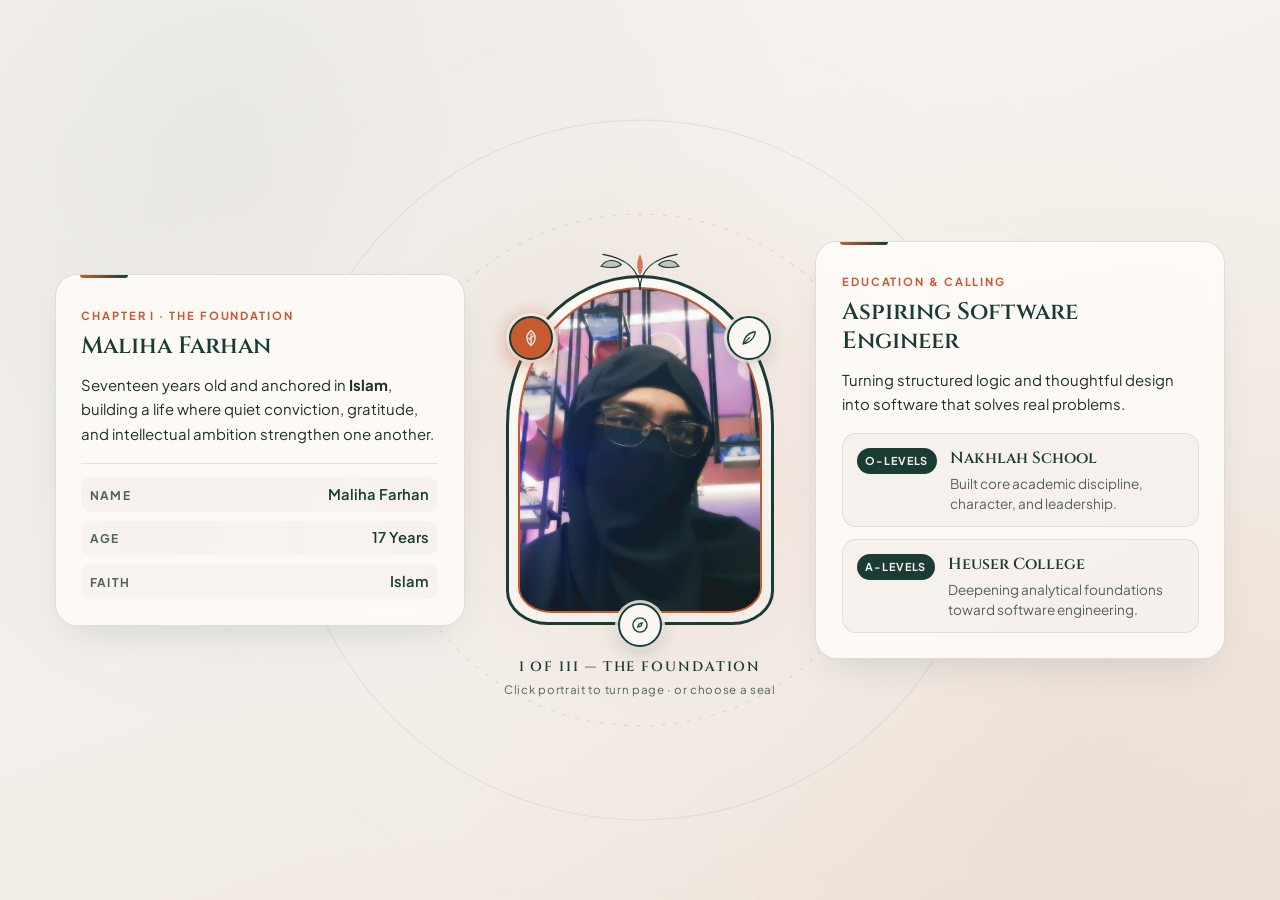
==== commit 8fea2fb4: "Add files via upload" ====
--- a/index.html
+++ b/index.html
@@ -1,153 +1,325 @@
 <!DOCTYPE html>
 <html lang="en">
 <head>
-  <meta charset="UTF-8">
-  <meta name="viewport" content="width=device-width, initial-scale=1.0">
-  <title>Pattern Memory Game</title>
-  <link rel="stylesheet" href="style.css">
+  <meta charset="UTF-8" />
+  <meta name="viewport" content="width=device-width, initial-scale=1.0" />
+  <title>Maliha Farhan — Central Hub Portfolio</title>
+  <meta
+    name="description"
+    content="Interactive radial portfolio of Maliha Farhan — Foundation, Archives, and Story &amp; Horizon."
+  />
+
+  <!-- Google Fonts: Cinzel for headings & Plus Jakarta Sans for body -->
+  <link rel="preconnect" href="https://fonts.googleapis.com" />
+  <link rel="preconnect" href="https://fonts.gstatic.com" crossorigin />
+  <link
+    href="https://fonts.googleapis.com/css2?family=Cinzel:wght@500;600;700&amp;family=Plus+Jakarta+Sans:ital,wght@0,400;0,500;0,600;0,700;1,400&amp;display=swap"
+    rel="stylesheet"
+  />
+
+  <link rel="stylesheet" href="style.css" />
 </head>
 <body>
-
-  <!--
-    OFFLINE NOTE: nothing here loads from the network. Styling is the local
-    style.css, logic is the local script.js, and all four sounds (bubbly click,
-    3s timer beep, cheerful, disappointing) are synthesized in script.js with the
-    Web Audio API, so there are no audio files or CDNs to host.
-  -->
-
-  <!-- ===== START SCREEN ===== -->
-  <div id="start-screen" class="overlay">
-    <div class="overlay-card">
-      <h1>🧠 Pattern Memory</h1>
-      <p class="tagline">How sharp is your memory?</p>
-      <!-- Saved game (shown only when progress was saved) -->
-      <div id="resume-panel" class="resume-panel hidden">
-        <p id="resume-info"></p>
-        <div class="resume-actions">
-          <button id="resume-saved-btn" class="btn-primary">Resume Game</button>
-          <button id="discard-saved-btn" class="btn-secondary">Discard</button>
-        </div>
+  <!-- Subtle architectural radial rings behind the hub -->
+  <div class="ambient-orbits" aria-hidden="true">
+    <svg class="orbit-svg" viewBox="0 0 900 900" fill="none" xmlns="http://www.w3.org/2000/svg">
+      <circle cx="450" cy="450" r="245" stroke="currentColor" stroke-opacity="0.11" stroke-width="1" stroke-dasharray="4 8" />
+      <circle cx="450" cy="450" r="335" stroke="currentColor" stroke-opacity="0.07" stroke-width="1" />
+      <circle cx="450" cy="450" r="425" stroke="currentColor" stroke-opacity="0.05" stroke-width="1" stroke-dasharray="2 10" />
+    </svg>
+  </div>
+
+  <!-- Central Hub & Radial Canvas (No top navbar or conventional menu) -->
+  <main class="radial-canvas" id="radial-canvas" data-active-chapter="foundation">
+
+    <!-- LEFT ORBITAL WING -->
+    <section class="panel-wing panel-wing--left" aria-label="Left story wing">
+      <!-- Panel 1 Left: Core Identity -->
+      <article
+        class="orbit-card is-active"
+        data-chapter-panel="foundation"
+        data-side="left"
+        aria-hidden="false"
+      >
+        <span class="card-eyebrow">Chapter I &middot; The Foundation</span>
+        <h1 class="card-heading">Maliha Farhan</h1>
+        <p class="card-lead">
+          Seventeen years old and anchored in <strong>Islam</strong>, building a life where quiet conviction,
+          gratitude, and intellectual ambition strengthen one another.
+        </p>
+
+        <dl class="fact-grid">
+          <div class="fact-row">
+            <dt>Name</dt>
+            <dd>Maliha Farhan</dd>
+          </div>
+          <div class="fact-row">
+            <dt>Age</dt>
+            <dd>17 Years</dd>
+          </div>
+          <div class="fact-row">
+            <dt>Faith</dt>
+            <dd>Islam</dd>
+          </div>
+        </dl>
+      </article>
+
+      <!-- Panel 2 Left: Honours & Craft -->
+      <article
+        class="orbit-card"
+        data-chapter-panel="archives"
+        data-side="left"
+        aria-hidden="true"
+      >
+        <span class="card-eyebrow">Chapter II &middot; The Archives</span>
+        <h2 class="card-heading">Honours &amp; Craft</h2>
+        <p class="card-lead">
+          Years of consistency inside and beyond the classroom—leading peers, articulating ideas, and writing with purpose.
+        </p>
+
+        <ul class="archive-list">
+          <li>
+            <strong>20+ High-Achiever Awards</strong>
+            <span>Sustained academic distinction across school terms.</span>
+          </li>
+          <li>
+            <strong>Head Girl</strong>
+            <span>Entrusted with student leadership, example, and responsibility.</span>
+          </li>
+          <li>
+            <strong>3rd Place in Creative Writing</strong>
+            <span>Honoured for expressive storytelling and clarity of voice.</span>
+          </li>
+          <li>
+            <strong>Debating &amp; Teaching Skills</strong>
+            <span>Persuasive public speaking paired with patient peer mentorship.</span>
+          </li>
+        </ul>
+      </article>
+
+      <!-- Panel 3 Left: Origin Story -->
+      <article
+        class="orbit-card"
+        data-chapter-panel="horizon"
+        data-side="left"
+        aria-hidden="true"
+      >
+        <span class="card-eyebrow">Chapter III &middot; The Story</span>
+        <h2 class="card-heading">The Spark Within</h2>
+
+        <blockquote class="story-quote">
+          <p>
+            From my grandmother&rsquo;s words at my birth grew a lifelong resolve—not to shrink under doubt,
+            but to rise through character, learning, and quiet strength.
+          </p>
+        </blockquote>
+
+        <p class="card-body">
+          Every milestone since has carried one steady conviction: to prove that <strong>girls are equal to boys</strong>—not
+          by setting aside our values, but by standing tall within them and excelling across every arena we enter.
+        </p>
+      </article>
+    </section>
+
+    <!-- CENTERPIECE ANCHOR: Always Visible Botanical-Arch Portrait -->
+    <div class="centerpiece-stage">
+      <div
+        id="hub-centerpiece"
+        class="hub-centerpiece"
+        data-chapter="foundation"
+      >
+        <!-- Decorative botanical sprigs flanking the arch -->
+        <svg class="botanical-crest botanical-crest--top" viewBox="0 0 220 56" fill="none" aria-hidden="true">
+          <path d="M110 48C110 26 94 14 70 10" stroke="currentColor" stroke-width="1.4" stroke-linecap="round" />
+          <path d="M110 48C110 26 126 14 150 10" stroke="currentColor" stroke-width="1.4" stroke-linecap="round" />
+          <path d="M90 21C82 14 73 16 68 23C77 25 85 25 90 21Z" fill="currentColor" fill-opacity="0.22" stroke="currentColor" stroke-width="1.1" />
+          <path d="M130 21C138 14 147 16 152 23C143 25 135 25 130 21Z" fill="currentColor" fill-opacity="0.22" stroke="currentColor" stroke-width="1.1" />
+          <path d="M110 10C106 18 106 26 110 33C114 26 114 18 110 10Z" fill="#C85A32" fill-opacity="0.78" />
+        </svg>
+
+        <!-- Direct Portrait Button: Click to cycle chapters 1 -> 2 -> 3 -->
+        <button
+          type="button"
+          id="photo-cycle-btn"
+          class="arch-trigger"
+          aria-label="Maliha Farhan portrait. Click to cycle to the next chapter."
+        >
+          <span class="arch-outer-ring">
+            <span class="arch-inner-frame">
+              <img
+                src="maliha.jpg"
+                alt="Portrait of Maliha Farhan in hijab and glasses"
+                class="center-photo"
+                id="center-photo"
+              />
+            </span>
+          </span>
+        </button>
+
+        <!-- Orbital Emblem 1: Botanical Seal -> Panel 1 (Foundation) -->
+        <button
+          type="button"
+          class="orbital-emblem orbital-emblem--foundation is-active"
+          data-target="foundation"
+          aria-label="Jump to Chapter I: The Foundation"
+          aria-pressed="true"
+          title="I · The Foundation"
+        >
+          <svg viewBox="0 0 24 24" fill="none" aria-hidden="true">
+            <path d="M12 3C7.5 6.8 6 11.4 8 15.8C9.3 18.7 11 20.1 12 21C13 20.1 14.7 18.7 16 15.8C18 11.4 16.5 6.8 12 3Z" stroke="currentColor" stroke-width="1.6" stroke-linejoin="round" />
+            <path d="M12 7V19" stroke="currentColor" stroke-width="1.5" stroke-linecap="round" />
+            <path d="M12 12L15 9.5M12 14.8L9 12.2" stroke="currentColor" stroke-width="1.4" stroke-linecap="round" />
+          </svg>
+          <span class="emblem-tag">I &middot; Foundation</span>
+        </button>
+
+        <!-- Orbital Emblem 2: Quill Seal -> Panel 2 (Archives) -->
+        <button
+          type="button"
+          class="orbital-emblem orbital-emblem--archives"
+          data-target="archives"
+          aria-label="Jump to Chapter II: The Archives"
+          aria-pressed="false"
+          title="II · The Archives"
+        >
+          <svg viewBox="0 0 24 24" fill="none" aria-hidden="true">
+            <path d="M19.5 4.5C14.2 5 9.2 8.4 6.6 13.7L5 19L10.3 17.4C15.6 14.8 19 9.8 19.5 4.5Z" stroke="currentColor" stroke-width="1.6" stroke-linejoin="round" />
+            <path d="M5 19L12.5 11.5" stroke="currentColor" stroke-width="1.5" stroke-linecap="round" />
+          </svg>
+          <span class="emblem-tag">II &middot; Archives</span>
+        </button>
+
+        <!-- Orbital Emblem 3: Compass Seal -> Panel 3 (Story & Horizon) -->
+        <button
+          type="button"
+          class="orbital-emblem orbital-emblem--horizon"
+          data-target="horizon"
+          aria-label="Jump to Chapter III: The Story &amp; Horizon"
+          aria-pressed="false"
+          title="III · Story &amp; Horizon"
+        >
+          <svg viewBox="0 0 24 24" fill="none" aria-hidden="true">
+            <circle cx="12" cy="12" r="8.5" stroke="currentColor" stroke-width="1.6" />
+            <polygon points="14.8,9.2 13.2,13.2 9.2,14.8 10.8,10.8" fill="currentColor" fill-opacity="0.24" stroke="currentColor" stroke-width="1.4" stroke-linejoin="round" />
+          </svg>
+          <span class="emblem-tag">III &middot; Horizon</span>
+        </button>
       </div>
 
-      <!-- Stage selection -->
-      <fieldset class="stage-picker">
-        <legend>Choose a stage</legend>
-        <div class="stage-cards" role="radiogroup" aria-label="Stage">
-          <button type="button" class="stage-card" role="radio" aria-checked="false" data-stage="easy">
-            <span class="stage-name">Easy</span>
-            <span class="stage-dots" aria-hidden="true"><i class="color-electric"></i><i class="color-hotpink"></i><i class="color-neon"></i></span>
-            <span class="stage-info">3 colors</span>
-            <span class="stage-best">🏆 <strong id="best-easy">0</strong></span>
-          </button>
-          <button type="button" class="stage-card" role="radio" aria-checked="true" data-stage="medium">
-            <span class="stage-name">Medium</span>
-            <span class="stage-dots" aria-hidden="true"><i class="color-electric"></i><i class="color-hotpink"></i><i class="color-neon"></i><i class="color-sunbeam"></i></span>
-            <span class="stage-info">4 colors</span>
-            <span class="stage-best">🏆 <strong id="best-medium">0</strong></span>
-          </button>
-          <button type="button" class="stage-card" role="radio" aria-checked="false" data-stage="hard">
-            <span class="stage-name">Hard</span>
-            <span class="stage-dots" aria-hidden="true"><i class="color-electric"></i><i class="color-hotpink"></i><i class="color-neon"></i><i class="color-sunbeam"></i><i class="color-volt"></i><i class="color-white"></i></span>
-            <span class="stage-info">6 colors</span>
-            <span class="stage-best">🏆 <strong id="best-hard">0</strong></span>
-          </button>
-        </div>
-      </fieldset>
-      <button id="start-btn" class="btn-start">Start New Game</button>
-    </div>
-  </div>
-
-  <!-- ===== TOP CONTROL BAR ===== -->
-  <header id="top-bar" class="hidden">
-    <div id="timer">00:15</div>
-    <div id="counter">
-      <span>Score: <strong id="score-value">0</strong></span>
-      <span class="round-label">Round <strong id="round-value">1</strong>/10</span>
-    </div>
-    <div id="controls">
-      <button id="pause-play" class="btn-icon" title="Pause / Resume">⏸️</button>
-      <button id="main-menu" class="btn-menu" title="Main Menu">☰ Menu</button>
-      <button id="quit" class="btn-quit" title="Quit">✕</button>
-    </div>
-  </header>
-
-  <!-- ===== MAIN GAME AREA ===== -->
-  <main id="game-area" class="hidden">
-
-    <!-- Phase label -->
-    <div id="phase-label">Memorize the pattern!</div>
-
-    <!-- Sequence display (memorization phase) -->
-    <div id="sequence-display"></div>
-
-    <!-- User input (guessing phase) -->
-    <div id="input-container" class="hidden">
-      <p id="input-prompt">Reproduce the pattern:</p>
-      <div id="user-sequence-preview"></div>
-      <div id="color-buttons"></div>
-      <div id="input-actions">
-        <button id="undo-btn" class="btn-secondary" disabled>↩ Undo</button>
-        <button id="submit-btn" class="btn-submit" disabled>Submit</button>
+      <!-- Integrated Plinth Caption (Not a navbar) -->
+      <div class="hub-plinth" aria-live="polite">
+        <p class="plinth-chapter" id="plinth-chapter">I of III &mdash; The Foundation</p>
+        <p class="plinth-hint">Click portrait to turn page &middot; or choose a seal</p>
       </div>
     </div>
 
-    <!-- Round result flash -->
-    <div id="round-result" class="hidden">
-      <span id="result-icon"></span>
-      <span id="result-text"></span>
-    </div>
+    <!-- RIGHT ORBITAL WING -->
+    <section class="panel-wing panel-wing--right" aria-label="Right story wing">
+      <!-- Panel 1 Right: Education & Vision -->
+      <article
+        class="orbit-card is-active"
+        data-chapter-panel="foundation"
+        data-side="right"
+        aria-hidden="false"
+      >
+        <span class="card-eyebrow">Education &amp; Calling</span>
+        <h2 class="card-heading">Aspiring Software Engineer</h2>
+        <p class="card-lead">
+          Turning structured logic and thoughtful design into software that solves real problems.
+        </p>
+
+        <div class="timeline-stack">
+          <div class="milestone-item">
+            <span class="milestone-badge">O-Levels</span>
+            <div>
+              <h3>Nakhlah School</h3>
+              <p>Built core academic discipline, character, and leadership.</p>
+            </div>
+          </div>
+          <div class="milestone-item">
+            <span class="milestone-badge">A-Levels</span>
+            <div>
+              <h3>Heuser College</h3>
+              <p>Deepening analytical foundations toward software engineering.</p>
+            </div>
+          </div>
+        </div>
+      </article>
+
+      <!-- Panel 2 Right: Personal Dedication -->
+      <article
+        class="orbit-card"
+        data-chapter-panel="archives"
+        data-side="right"
+        aria-hidden="true"
+      >
+        <span class="card-eyebrow">Devotion at Home</span>
+        <h2 class="card-heading">Personal Dedication</h2>
+        <p class="card-lead">
+          Achievement means little without service to the people who stand beside you every day.
+        </p>
+
+        <ul class="archive-list">
+          <li>
+            <strong>Excel Data Support for Father</strong>
+            <span>Organizing spreadsheets and structured data with accuracy.</span>
+          </li>
+          <li>
+            <strong>University Assignment Aid for Mother</strong>
+            <span>Assisting with research, formatting, and academic coursework.</span>
+          </li>
+          <li>
+            <strong>Tutoring Younger Sister</strong>
+            <span>Guiding lessons patiently while nurturing confidence.</span>
+          </li>
+          <li>
+            <strong>Household Chores &amp; A-Levels</strong>
+            <span>Balancing daily home responsibilities seamlessly alongside studies.</span>
+          </li>
+        </ul>
+      </article>
+
+      <!-- Panel 3 Right: Horizons & Homework 7 -->
+      <article
+        class="orbit-card"
+        data-chapter-panel="horizon"
+        data-side="right"
+        aria-hidden="true"
+      >
+        <span class="card-eyebrow">The Horizon &amp; Work</span>
+        <h2 class="card-heading">Courage in Motion</h2>
+
+        <ul class="horizon-pills" aria-label="Personal aspirations">
+          <li>Academic Excellence</li>
+          <li>Horse-Riding Observing Parda</li>
+          <li>Driving Independently</li>
+          <li>Supporting My Family</li>
+          <li>Studying Abroad</li>
+        </ul>
+
+        <p class="card-body">
+          Strength and modesty belong together—from the saddle while observing parda to independent roads,
+          global classrooms, and building a dependable future for my family.
+        </p>
+
+        <a
+          class="hw-link"
+          href="https://maliha-farhan.github.io/Heuser/"
+          target="_blank"
+          rel="noopener noreferrer"
+        >
+          <span class="hw-link-copy">
+            <span class="hw-link-label">Featured Project</span>
+            <span class="hw-link-title">Visit Homework 7 Website</span>
+          </span>
+          <span class="hw-link-arrow" aria-hidden="true">&#8599;</span>
+        </a>
+      </article>
+    </section>
+
   </main>
 
-  <!-- ===== PAUSE OVERLAY ===== -->
-  <div id="pause-overlay" class="overlay hidden">
-    <div class="overlay-card">
-      <h2>⏸️ Paused</h2>
-      <p>Take your time.</p>
-      <button id="resume-btn" class="btn-primary">Resume</button>
-    </div>
-  </div>
-
-  <!-- ===== QUIT CONFIRM OVERLAY ===== -->
-  <div id="quit-overlay" class="overlay hidden">
-    <div class="overlay-card">
-      <h2>🚪 Quit Game?</h2>
-      <p>This game will end and your score so far will be final.</p>
-      <div class="confirm-actions">
-        <button id="quit-confirm" class="btn-quit-confirm">Yes, Quit</button>
-        <button id="quit-cancel" class="btn-secondary">Cancel</button>
-      </div>
-    </div>
-  </div>
-
-  <!-- ===== END-GAME OVERLAY ===== -->
-  <div id="end-screen" class="overlay hidden">
-    <div class="overlay-card" id="end-card">
-      <h2 id="end-title">Game Over</h2>
-      <p id="end-feedback"></p>
-      <div class="end-stats">
-        <div class="stat-box">
-          <span class="stat-number" id="end-score">0</span>
-          <span class="stat-label">Final Score</span>
-        </div>
-        <div class="stat-box">
-          <span class="stat-number" id="end-high">0</span>
-          <span class="stat-label" id="end-high-label">Stage Best</span>
-        </div>
-      </div>
-      <div id="new-high-score-badge" class="hidden">🎉 New High Score!</div>
-      <div class="hs-board">
-        <h3>High scores</h3>
-        <div class="hs-row">
-          <div class="hs-cell" data-stage="easy"><span class="hs-label">Easy</span><span class="hs-value" id="hs-end-easy">0</span></div>
-          <div class="hs-cell" data-stage="medium"><span class="hs-label">Medium</span><span class="hs-value" id="hs-end-medium">0</span></div>
-          <div class="hs-cell" data-stage="hard"><span class="hs-label">Hard</span><span class="hs-value" id="hs-end-hard">0</span></div>
-        </div>
-      </div>
-      <button id="play-again-btn" class="btn-start">Play Again</button>
-      <button id="menu-btn" class="btn-secondary">Main Menu</button>
-    </div>
-  </div>
-
   <script src="script.js"></script>
+<script type="module" src="https://static.cloudflareinsights.com/beacon.min.js/vce701823e78c4301a35b7e07294d87301792088814092" integrity="sha512-UKNk8GbxkABxKcXYuLkO16EleLGUkcvJWtpSNmExE0Too3ZaFAxTscNWEc1OdAv5/BikHawapSCaiD2XCmp+Bw==" data-cf-beacon='{"version":"2024.11.0","token":"1954b47c125f43f8b4338b3c4f804e4f","spa":2}' crossorigin="anonymous"></script>
 </body>
 </html>
--- a/style.css
+++ b/style.css
@@ -1,699 +1,855 @@
-/* ===================================================
-   Pattern Memory Game – style.css
-   Palette: pitch-black, dark-amethyst, porcelain,
-            salmon, burnt-peach
-   + Audio-synced visual feedback animations
-   =================================================== */
-
-/* ---------- Reset & Base ---------- */
-*, *::before, *::after {
+/* ==========================================================================
+   Maliha Farhan — Central Hub & Radial Canvas Stylesheet
+   Palette: Deep Emerald (#1A3C34), Warm Terracotta (#C85A32), Muted Sand (#F4EFEA)
+   Typography: Cinzel (Headings) & Plus Jakarta Sans (Body)
+   ========================================================================== */
+
+:root {
+  --emerald: #1A3C34;
+  --emerald-deep: #112822;
+  --emerald-soft: rgba(26, 60, 52, 0.12);
+  --terracotta: #C85A32;
+  --terracotta-warm: #D9724B;
+  --terracotta-soft: rgba(200, 90, 50, 0.14);
+  --sand: #F4EFEA;
+  --sand-elevated: rgba(255, 252, 248, 0.84);
+  --ink: #1F2E2A;
+  --ink-muted: #52625D;
+
+  --font-display: 'Cinzel', Georgia, 'Times New Roman', serif;
+  --font-body: 'Plus Jakarta Sans', -apple-system, BlinkMacSystemFont, 'Segoe UI', sans-serif;
+
+  --arch-outer-radius: 50% 50% 42px 42px / 43% 43% 34px 34px;
+  --arch-inner-radius: 50% 50% 34px 34px / 43% 43% 26px 26px;
+
+  --transition-card: 460ms cubic-bezier(0.22, 1, 0.36, 1);
+  --transition-hub: 520ms cubic-bezier(0.22, 1, 0.36, 1);
+}
+
+*,
+*::before,
+*::after {
   box-sizing: border-box;
   margin: 0;
   padding: 0;
 }
 
-:root {
-  /* ── Core Palette ── */
-  --bg:          #131200;
-  --surface:     #241e4e;
-  --surface-alt: #2f2862;
-  --text:        #fbfef9;
-  --text-dim:    #b0aec4;
-  --accent:      #e9806e;
-  --accent-alt:  #ec7357;
-  --accent-glow: rgba(233,128,110,.3);
-
-  --success:     #2ecc71;
-  --success-glow:rgba(46,204,113,.3);
-  --danger:      #e74c3c;
-  --danger-glow: rgba(231,76,60,.3);
-
-  --radius: 14px;
-  --transition: .3s ease;
-
-  /* ── Guessing Colors ── */
-  --gc-electric:  #00e5ff;
-  --gc-neon:      #ccff00;
-  --gc-hotpink:   #ff2d95;
-  --gc-white:     #ffffff;
-  --gc-volt:      #a855f7;
-  --gc-sunbeam:   #ffb300;
-}
-
-html { font-size: 16px; }
-
-@media (prefers-reduced-motion: reduce) {
-  *, *::before, *::after {
-    animation-duration: .01ms !important;
-    animation-iteration-count: 1 !important;
-    transition-duration: .01ms !important;
-  }
-}
-
+html,
 body {
-  font-family: 'Segoe UI', system-ui, -apple-system, sans-serif;
-  background: var(--bg);
-  color: var(--text);
-  min-height: 100vh;
-  display: flex;
-  flex-direction: column;
+  min-height: 100%;
+  background-color: var(--sand);
+  color: var(--ink);
+  font-family: var(--font-body);
+  line-height: 1.6;
+  -webkit-font-smoothing: antialiased;
   overflow-x: hidden;
 }
 
-/* ---------- Utility ---------- */
-.hidden { display: none !important; }
-
-/* ---------- Buttons (global) ---------- */
-button {
-  cursor: pointer;
-  border: none;
-  font-family: inherit;
-  font-size: .95rem;
-  transition: transform var(--transition), background var(--transition), box-shadow var(--transition);
-}
-button:active { transform: scale(.95); }
-
-/* Click-feedback ripple (syncs with bubbly click sound) */
-button.click-flash {
-  animation: btnFlash .25s ease;
-}
-
-.btn-primary {
-  background: var(--accent);
-  color: var(--bg);
-  padding: .75rem 2rem;
-  border-radius: 50px;
-  font-weight: 600;
-  letter-spacing: .02em;
-  box-shadow: 0 4px 20px var(--accent-glow);
-}
-.btn-primary:hover { background: var(--accent-alt); }
-
-.btn-start {
-  background: var(--success);
-  color: var(--bg);
-  padding: .75rem 2rem;
-  border-radius: 50px;
-  font-weight: 700;
-  letter-spacing: .02em;
-  box-shadow: 0 4px 20px var(--success-glow);
-}
-.btn-start:hover { background: #27ae60; }
-
-.btn-submit {
-  background: var(--accent-alt);
-  color: var(--bg);
-  padding: .65rem 1.8rem;
-  border-radius: 50px;
-  font-weight: 600;
-  box-shadow: 0 4px 16px var(--accent-glow);
-}
-.btn-submit:hover { background: var(--accent); }
-.btn-submit:disabled {
-  opacity: .45;
-  cursor: not-allowed;
-}
-
-.btn-secondary {
-  background: var(--surface-alt);
-  color: var(--text);
-  padding: .65rem 1.5rem;
-  border-radius: 50px;
-  font-weight: 500;
-}
-.btn-secondary:hover { background: #3a3480; }
-.btn-secondary:disabled {
-  opacity: .45;
-  cursor: not-allowed;
-}
-
-.btn-icon {
-  background: var(--surface-alt);
-  color: var(--text);
-  width: 42px;
-  height: 42px;
-  border-radius: 12px;
-  display: inline-flex;
-  align-items: center;
-  justify-content: center;
-  font-size: 1.15rem;
-}
-.btn-icon:hover { background: #3a3480; }
-
-.btn-menu {
-  background: var(--success);
-  color: var(--bg);
-  padding: .45rem 1rem;
-  border-radius: 12px;
-  font-weight: 700;
-  font-size: .85rem;
-  letter-spacing: .02em;
-  box-shadow: 0 3px 12px var(--success-glow);
-}
-.btn-menu:hover { background: #27ae60; }
-
-.btn-quit {
-  background: var(--danger);
-  color: #fff;
-  width: 42px;
-  height: 42px;
-  border-radius: 12px;
-  display: inline-flex;
-  align-items: center;
-  justify-content: center;
-  font-size: 1.3rem;
-  font-weight: 700;
-  box-shadow: 0 3px 12px var(--danger-glow);
-}
-.btn-quit:hover { background: #c0392b; }
-
-.btn-quit-confirm {
-  background: var(--danger);
-  color: #fff;
-  padding: .65rem 1.5rem;
-  border-radius: 50px;
-  font-weight: 600;
-  box-shadow: 0 4px 16px var(--danger-glow);
-}
-.btn-quit-confirm:hover { background: #c0392b; }
-
-.confirm-actions {
-  display: flex;
-  gap: 1rem;
-  justify-content: center;
-  margin-top: 1.2rem;
-}
-
-/* ===================================================
-   OVERLAYS
-   =================================================== */
-.overlay {
+body {
+  background-image:
+    radial-gradient(circle at 50% 48%, rgba(200, 90, 50, 0.085) 0%, rgba(244, 239, 234, 0.4) 36%, transparent 68%),
+    radial-gradient(circle at 18% 18%, rgba(26, 60, 52, 0.06) 0%, transparent 45%),
+    radial-gradient(circle at 82% 82%, rgba(200, 90, 50, 0.06) 0%, transparent 48%),
+    linear-gradient(160deg, #F7F3EE 0%, #F4EFEA 55%, #EDE5DC 100%);
+  position: relative;
+}
+
+/* Subtle architectural radial orbit rings centered behind the viewport */
+.ambient-orbits {
   position: fixed;
   inset: 0;
+  display: grid;
+  place-items: center;
+  pointer-events: none;
+  z-index: 0;
+  color: var(--emerald);
+  overflow: hidden;
+}
+
+.orbit-svg {
+  width: min(94vw, 940px);
+  height: min(94vw, 940px);
+  animation: slowOrbitSpin 90s linear infinite;
+}
+
+@keyframes slowOrbitSpin {
+  from { transform: rotate(0deg); }
+  to { transform: rotate(360deg); }
+}
+
+/* ==========================================================================
+   Radial Canvas Layout — Locks Photo Strictly in Dead Center
+   ========================================================================== */
+
+.radial-canvas {
+  position: relative;
+  z-index: 1;
+  min-height: 100dvh;
+  width: 100%;
+  max-width: 1400px;
+  margin: 0 auto;
+  padding: clamp(1.25rem, 2.5vw, 2.5rem) clamp(1.25rem, 3vw, 3rem);
+  display: grid;
+  grid-template-columns: minmax(270px, 1fr) auto minmax(270px, 1fr);
+  place-items: center;
+  gap: clamp(1.4rem, 3.2vw, 3.4rem);
+}
+
+/* ==========================================================================
+   Centerpiece Botanical-Arch Portrait Hub
+   ========================================================================== */
+
+.centerpiece-stage {
+  position: relative;
+  display: grid;
+  place-items: center;
+  z-index: 3;
+}
+
+.hub-centerpiece {
+  position: relative;
+  width: clamp(210px, min(21vw, 31dvh), 292px);
+  aspect-ratio: 3 / 3.9;
+  display: block;
+  transition: transform var(--transition-hub);
+}
+
+.hub-centerpiece.is-shifting {
+  transform: scale(1.035);
+}
+
+/* Botanical sprig crowning the arch */
+.botanical-crest {
+  position: absolute;
+  left: 50%;
+  transform: translateX(-50%);
+  pointer-events: none;
+  z-index: 4;
+  color: var(--emerald);
+  transition: color var(--transition-hub), transform var(--transition-hub);
+}
+
+.botanical-crest--top {
+  top: -30px;
+  width: 76%;
+  height: auto;
+}
+
+/* Clickable photo frame button */
+.arch-trigger {
+  appearance: none;
+  background: none;
+  border: none;
+  padding: 0;
+  width: 100%;
+  height: 100%;
+  cursor: pointer;
+  display: block;
+  border-radius: var(--arch-outer-radius);
+  position: absolute;
+  inset: 0;
+  outline: none;
+  transition: transform 320ms cubic-bezier(0.22, 1, 0.36, 1);
+}
+
+.arch-trigger:hover {
+  transform: translateY(-3px) scale(1.012);
+}
+
+.arch-trigger:active {
+  transform: scale(0.988);
+}
+
+.arch-trigger:focus-visible {
+  box-shadow: 0 0 0 4px var(--sand), 0 0 0 7px var(--terracotta);
+}
+
+/* Double-layered Emerald & Terracotta Arch Border + Breathing Glow */
+.arch-outer-ring {
+  display: block;
+  width: 100%;
+  height: 100%;
+  padding: 9px;
+  border-radius: var(--arch-outer-radius);
+  border: 3px solid var(--emerald);
+  background: linear-gradient(155deg, rgba(255, 252, 248, 0.92), rgba(244, 239, 234, 0.78));
+  transition:
+    border-color var(--transition-hub),
+    background var(--transition-hub),
+    box-shadow var(--transition-hub);
+  animation: breathingGlowFoundation 4.8s ease-in-out infinite;
+}
+
+.arch-inner-frame {
+  display: block;
+  position: relative;
+  width: 100%;
+  height: 100%;
+  border-radius: var(--arch-inner-radius);
+  border: 2.5px solid var(--terracotta);
+  overflow: hidden;
+  background: linear-gradient(170deg, #21483E 0%, #16322B 60%, #2C201B 100%);
+  box-shadow: inset 0 0 0 2px rgba(26, 60, 52, 0.35);
+  transition: border-color var(--transition-hub);
+}
+
+.center-photo {
+  position: absolute;
+  inset: 0;
+  z-index: 2;
+  width: 100%;
+  height: 100%;
+  display: block;
+  object-fit: cover;
+  object-position: 42% 35%;
+  transition: transform 600ms cubic-bezier(0.22, 1, 0.36, 1), filter 450ms ease;
+}
+
+.arch-trigger:hover .center-photo {
+  transform: scale(1.03);
+}
+
+/* ==========================================================================
+   Chapter-Synced Centerpiece Visual States (data-chapter)
+   ========================================================================== */
+
+/* Chapter 1: Foundation */
+.hub-centerpiece[data-chapter="foundation"] .arch-outer-ring {
+  border-color: var(--emerald);
+  animation-name: breathingGlowFoundation;
+}
+
+.hub-centerpiece[data-chapter="foundation"] .arch-inner-frame {
+  border-color: var(--terracotta);
+}
+
+/* Chapter 2: Archives */
+.hub-centerpiece[data-chapter="archives"] .arch-outer-ring {
+  border-color: var(--terracotta);
+  animation-name: breathingGlowArchives;
+}
+
+.hub-centerpiece[data-chapter="archives"] .arch-inner-frame {
+  border-color: var(--emerald);
+}
+
+.hub-centerpiece[data-chapter="archives"] .botanical-crest {
+  color: var(--terracotta);
+  transform: translateX(-50%) scale(1.04);
+}
+
+/* Chapter 3: Story & Horizon */
+.hub-centerpiece[data-chapter="horizon"] .arch-outer-ring {
+  border-color: var(--emerald-deep);
+  background: linear-gradient(155deg, rgba(250, 241, 234, 0.96), rgba(235, 224, 214, 0.86));
+  animation-name: breathingGlowHorizon;
+}
+
+.hub-centerpiece[data-chapter="horizon"] .arch-inner-frame {
+  border-color: var(--terracotta-warm);
+}
+
+.hub-centerpiece[data-chapter="horizon"] .botanical-crest {
+  color: var(--emerald);
+  transform: translateX(-50%) translateY(-2px);
+}
+
+@keyframes breathingGlowFoundation {
+  0%, 100% {
+    box-shadow:
+      0 14px 36px -8px rgba(26, 60, 52, 0.24),
+      0 0 0 1px rgba(200, 90, 50, 0.18),
+      0 0 26px 2px rgba(200, 90, 50, 0.16);
+  }
+  50% {
+    box-shadow:
+      0 18px 44px -6px rgba(26, 60, 52, 0.34),
+      0 0 0 6px rgba(200, 90, 50, 0.1),
+      0 0 42px 8px rgba(200, 90, 50, 0.26);
+  }
+}
+
+@keyframes breathingGlowArchives {
+  0%, 100% {
+    box-shadow:
+      0 14px 36px -8px rgba(200, 90, 50, 0.28),
+      0 0 0 1px rgba(26, 60, 52, 0.22),
+      0 0 28px 2px rgba(200, 90, 50, 0.22);
+  }
+  50% {
+    box-shadow:
+      0 18px 46px -6px rgba(200, 90, 50, 0.38),
+      0 0 0 6px rgba(26, 60, 52, 0.12),
+      0 0 46px 10px rgba(200, 90, 50, 0.3);
+  }
+}
+
+@keyframes breathingGlowHorizon {
+  0%, 100% {
+    box-shadow:
+      0 14px 38px -8px rgba(17, 40, 34, 0.32),
+      0 0 0 2px rgba(200, 90, 50, 0.24),
+      0 0 30px 4px rgba(26, 60, 52, 0.2);
+  }
+  50% {
+    box-shadow:
+      0 20px 50px -6px rgba(17, 40, 34, 0.4),
+      0 0 0 7px rgba(200, 90, 50, 0.15),
+      0 0 48px 10px rgba(200, 90, 50, 0.28);
+  }
+}
+
+/* ==========================================================================
+   Orbital Emblems (Interactive Frame-Mounted Seals — No Navbar)
+   ========================================================================== */
+
+.orbital-emblem {
+  position: absolute;
+  z-index: 5;
+  width: 44px;
+  height: 44px;
+  border-radius: 50%;
+  border: 2px solid var(--emerald);
+  background: #FAF6F1;
+  color: var(--emerald);
+  display: grid;
+  place-items: center;
+  cursor: pointer;
+  box-shadow: 0 6px 18px rgba(26, 60, 52, 0.18), 0 0 0 3px rgba(244, 239, 234, 0.85);
+  transition:
+    transform 280ms cubic-bezier(0.22, 1, 0.36, 1),
+    background-color 260ms ease,
+    border-color 260ms ease,
+    color 260ms ease,
+    box-shadow 260ms ease;
+}
+
+.orbital-emblem svg {
+  width: 20px;
+  height: 20px;
+}
+
+/* Exact geometric perimeter placement straddling the arch outline */
+.orbital-emblem--foundation {
+  top: 18%;
+  left: 9.3%;
+  transform: translate(-50%, -50%);
+}
+
+.orbital-emblem--archives {
+  top: 18%;
+  left: 90.7%;
+  transform: translate(-50%, -50%);
+}
+
+.orbital-emblem--horizon {
+  top: 100%;
+  left: 50%;
+  transform: translate(-50%, -50%);
+}
+
+.orbital-emblem:hover,
+.orbital-emblem:focus-visible {
+  outline: none;
+  border-color: var(--terracotta);
+  color: var(--terracotta);
+  box-shadow: 0 8px 22px rgba(200, 90, 50, 0.28), 0 0 0 4px rgba(244, 239, 234, 0.95);
+}
+
+.orbital-emblem--foundation:hover,
+.orbital-emblem--foundation:focus-visible,
+.orbital-emblem--archives:hover,
+.orbital-emblem--archives:focus-visible,
+.orbital-emblem--horizon:hover,
+.orbital-emblem--horizon:focus-visible {
+  transform: translate(-50%, -50%) scale(1.12);
+}
+
+.orbital-emblem.is-active {
+  background: var(--terracotta);
+  border-color: var(--emerald);
+  color: var(--sand);
+  box-shadow:
+    0 8px 22px rgba(200, 90, 50, 0.34),
+    0 0 0 3px var(--sand),
+    0 0 18px rgba(200, 90, 50, 0.36);
+}
+
+/* Subtle floating tooltip label on hover/focus */
+.emblem-tag {
+  position: absolute;
+  bottom: calc(100% + 9px);
+  left: 50%;
+  transform: translateX(-50%) translateY(4px);
+  white-space: nowrap;
+  padding: 0.28rem 0.65rem;
+  border-radius: 999px;
+  background: var(--emerald);
+  color: var(--sand);
+  font-size: 0.68rem;
+  font-weight: 600;
+  letter-spacing: 0.08em;
+  text-transform: uppercase;
+  opacity: 0;
+  pointer-events: none;
+  box-shadow: 0 6px 14px rgba(17, 40, 34, 0.2);
+  transition: opacity 200ms ease, transform 200ms ease;
+}
+
+.orbital-emblem--horizon .emblem-tag {
+  bottom: calc(100% + 10px);
+  top: auto;
+}
+
+.orbital-emblem:hover .emblem-tag,
+.orbital-emblem:focus-visible .emblem-tag {
+  opacity: 1;
+  transform: translateX(-50%) translateY(0);
+}
+
+/* Integrated Plinth Caption directly beneath the arch */
+.hub-plinth {
+  position: absolute;
+  top: calc(100% + 32px);
+  left: 50%;
+  transform: translateX(-50%);
+  width: max-content;
+  max-width: 92vw;
+  text-align: center;
+  pointer-events: none;
+}
+
+.plinth-chapter {
+  font-family: var(--font-display);
+  font-size: 0.85rem;
+  font-weight: 600;
+  letter-spacing: 0.14em;
+  text-transform: uppercase;
+  color: var(--emerald);
+}
+
+.plinth-hint {
+  margin-top: 0.15rem;
+  font-size: 0.72rem;
+  letter-spacing: 0.06em;
+  color: var(--ink-muted);
+}
+
+/* ==========================================================================
+   Orbiting Content Wings & Cards (Stacked in Same Grid Cell)
+   ========================================================================== */
+
+.panel-wing {
+  display: grid;
+  width: 100%;
+  max-width: 410px;
+  align-items: center;
+}
+
+.panel-wing--left {
+  justify-self: end;
+}
+
+.panel-wing--right {
+  justify-self: start;
+}
+
+.orbit-card {
+  grid-area: 1 / 1;
+  padding: clamp(1.35rem, 2vw, 1.85rem);
+  border-radius: 22px;
+  background: var(--sand-elevated);
+  border: 1px solid rgba(26, 60, 52, 0.14);
+  box-shadow:
+    0 18px 42px -18px rgba(26, 60, 52, 0.18),
+    inset 0 1px 0 rgba(255, 255, 255, 0.85);
+  backdrop-filter: blur(8px);
+  -webkit-backdrop-filter: blur(8px);
+  position: relative;
+
+  /* Default resting/hidden state pulled inward toward the central portrait */
+  opacity: 0;
+  visibility: hidden;
+  pointer-events: none;
+  transition:
+    opacity var(--transition-card),
+    transform var(--transition-card),
+    visibility 0s linear 460ms;
+}
+
+.orbit-card[data-side="left"] {
+  transform: translateX(30px) scale(0.96);
+}
+
+.orbit-card[data-side="right"] {
+  transform: translateX(-30px) scale(0.96);
+}
+
+/* Active visible state */
+.orbit-card.is-active {
+  opacity: 1;
+  visibility: visible;
+  pointer-events: auto;
+  transform: translateX(0) scale(1);
+  transition:
+    opacity var(--transition-card) 70ms,
+    transform var(--transition-card) 70ms,
+    visibility 0s linear 0s;
+}
+
+/* Leaving state slides inward toward the photo and fades out */
+.orbit-card.is-leaving {
+  opacity: 0;
+  visibility: visible;
+  pointer-events: none;
+  transition:
+    opacity 280ms cubic-bezier(0.4, 0, 1, 1),
+    transform 280ms cubic-bezier(0.4, 0, 1, 1),
+    visibility 0s linear 280ms;
+}
+
+.orbit-card[data-side="left"].is-leaving {
+  transform: translateX(34px) scale(0.95);
+}
+
+.orbit-card[data-side="right"].is-leaving {
+  transform: translateX(-34px) scale(0.95);
+}
+
+/* Subtle top ornament line on each card */
+.orbit-card::before {
+  content: "";
+  position: absolute;
+  top: 0;
+  left: 1.5rem;
+  width: 48px;
+  height: 3px;
+  border-radius: 0 0 4px 4px;
+  background: linear-gradient(90deg, var(--terracotta), var(--emerald));
+}
+
+/* ==========================================================================
+   Card Typography & Structured Elements
+   ========================================================================== */
+
+.card-eyebrow {
+  display: inline-block;
+  font-size: 0.7rem;
+  font-weight: 700;
+  letter-spacing: 0.17em;
+  text-transform: uppercase;
+  color: var(--terracotta);
+  margin-bottom: 0.45rem;
+}
+
+.card-heading {
+  font-family: var(--font-display);
+  font-size: clamp(1.32rem, 1.85vw, 1.72rem);
+  font-weight: 600;
+  line-height: 1.22;
+  color: var(--emerald);
+  margin-bottom: 0.75rem;
+}
+
+.card-lead,
+.card-body {
+  font-size: 0.935rem;
+  color: var(--ink);
+  line-height: 1.62;
+}
+
+.card-lead + *,
+.card-body + * {
+  margin-top: 1.05rem;
+}
+
+/* Panel 1 Fact Grid */
+.fact-grid {
+  display: grid;
+  gap: 0.55rem;
+  border-top: 1px solid rgba(26, 60, 52, 0.12);
+  padding-top: 0.85rem;
+}
+
+.fact-row {
   display: flex;
-  align-items: flex-start;
-  justify-content: center;
-  overflow-y: auto;
-  padding: 1rem 0;
-  background: rgba(19, 18, 0, .92);
-  backdrop-filter: blur(10px);
-  z-index: 100;
-  animation: fadeIn .35s ease;
-}
-
-.overlay-card {
-  background: var(--surface);
-  border: 1px solid var(--surface-alt);
-  padding: 2.5rem 3rem;
-  border-radius: var(--radius);
-  text-align: center;
-  max-width: 500px;
-  width: 90%;
-  margin: auto;
-  box-shadow: 0 20px 60px rgba(0,0,0,.6), 0 0 40px var(--accent-glow);
-}
-.overlay-card h1 {
-  font-size: 2rem;
-  margin-bottom: .35rem;
-  color: var(--text);
-}
-.overlay-card h2 {
-  font-size: 1.5rem;
-  margin-bottom: .5rem;
-  color: var(--text);
-}
-.overlay-card .tagline {
-  color: var(--text-dim);
-  margin-bottom: 1.5rem;
-}
-
-
-
-/* ===================================================
-   STAGE SELECTION (start screen)
-   =================================================== */
-.stage-picker {
-  min-width: 0;
-  border: none;
-  margin: 0 0 1.5rem;
-  padding: 0;
-}
-.stage-picker legend {
-  width: 100%;
-  font-size: .8rem;
-  letter-spacing: .08em;
+  justify-content: space-between;
+  align-items: baseline;
+  gap: 1rem;
+  padding: 0.35rem 0.55rem;
+  border-radius: 10px;
+  background: rgba(244, 239, 234, 0.72);
+}
+
+.fact-row dt {
+  font-size: 0.75rem;
+  font-weight: 700;
+  letter-spacing: 0.1em;
   text-transform: uppercase;
-  color: var(--text-dim);
-  margin-bottom: .6rem;
-}
-.stage-cards {
-  display: grid;
-  grid-template-columns: repeat(3, 1fr);
-  gap: .75rem;
-}
-.stage-card {
-  min-width: 0;
+  color: var(--ink-muted);
+}
+
+.fact-row dd {
+  font-weight: 600;
+  font-size: 0.92rem;
+  color: var(--emerald);
+}
+
+/* Panel 1 Right Timeline Stack */
+.timeline-stack {
+  display: grid;
+  gap: 0.8rem;
+}
+
+.milestone-item {
+  display: grid;
+  grid-template-columns: auto 1fr;
+  gap: 0.8rem;
+  align-items: start;
+  padding: 0.72rem 0.85rem;
+  border-radius: 14px;
+  background: rgba(244, 239, 234, 0.78);
+  border: 1px solid rgba(26, 60, 52, 0.1);
+}
+
+.milestone-badge {
+  font-size: 0.68rem;
+  font-weight: 700;
+  letter-spacing: 0.08em;
+  text-transform: uppercase;
+  padding: 0.25rem 0.55rem;
+  border-radius: 999px;
+  background: var(--emerald);
+  color: var(--sand);
+  margin-top: 0.15rem;
+}
+
+.milestone-item h3 {
+  font-family: var(--font-display);
+  font-size: 1rem;
+  font-weight: 600;
+  color: var(--emerald);
+  margin-bottom: 0.15rem;
+}
+
+.milestone-item p {
+  font-size: 0.85rem;
+  color: var(--ink-muted);
+  line-height: 1.48;
+}
+
+/* Panel 2 Archive Lists */
+.archive-list {
+  list-style: none;
+  display: grid;
+  gap: 0.65rem;
+}
+
+.archive-list li {
+  position: relative;
+  padding-left: 1.15rem;
+  display: grid;
+  gap: 0.1rem;
+}
+
+.archive-list li::before {
+  content: "";
+  position: absolute;
+  left: 0;
+  top: 0.5rem;
+  width: 7px;
+  height: 7px;
+  background: var(--terracotta);
+  transform: rotate(45deg);
+  border-radius: 1.5px;
+}
+
+.archive-list strong {
+  font-size: 0.91rem;
+  font-weight: 700;
+  color: var(--emerald);
+}
+
+.archive-list span {
+  font-size: 0.835rem;
+  color: var(--ink-muted);
+  line-height: 1.45;
+}
+
+/* Panel 3 Story Quote & Horizon Pills */
+.story-quote {
+  position: relative;
+  padding: 0.85rem 1rem 0.85rem 1.15rem;
+  margin-bottom: 0.95rem;
+  border-left: 3px solid var(--terracotta);
+  border-radius: 0 14px 14px 0;
+  background: linear-gradient(90deg, rgba(200, 90, 50, 0.09), rgba(244, 239, 234, 0.55));
+}
+
+.story-quote p {
+  font-size: 0.92rem;
+  font-style: italic;
+  color: var(--emerald-deep);
+  line-height: 1.58;
+}
+
+.horizon-pills {
+  list-style: none;
   display: flex;
-  flex-direction: column;
-  align-items: center;
-  gap: .35rem;
-  padding: .9rem .5rem;
-  background: var(--surface-alt);
-  color: var(--text);
-  border: 2px solid transparent;
-  border-radius: var(--radius);
-}
-.stage-card:hover { background: #3a3480; }
-.stage-card:focus-visible {
-  outline: 3px solid var(--text);
-  outline-offset: 2px;
-}
-.stage-card[aria-checked="true"] {
-  border-color: var(--accent);
-  background: var(--bg);
-  box-shadow: 0 0 0 1px var(--accent), 0 6px 22px var(--accent-glow);
-}
-.stage-name  { font-size: 1.1rem; font-weight: 700; }
-.stage-info  { font-size: .78rem; color: var(--text-dim); }
-.stage-dots  { display: flex; flex-wrap: wrap; justify-content: center; gap: 3px; margin: .1rem 0; }
-.stage-dots i {
-  width: 9px; height: 9px; border-radius: 3px; display: block;
-  box-shadow: none !important;   /* swatches are too small for the big glow */
-}
-.stage-best {
-  margin-top: .2rem;
-  font-size: .8rem;
-  color: var(--text-dim);
-}
-.stage-best strong { color: var(--accent); font-size: 1rem; }
-.stage-card[aria-checked="true"] .stage-best strong { color: var(--accent-alt); }
-
-/* Saved-game panel */
-.resume-panel {
-  background: var(--bg);
-  border: 1px solid var(--accent);
-  border-radius: var(--radius);
-  padding: 1rem;
-  margin-bottom: 1.2rem;
-}
-.resume-panel p { font-size: .9rem; margin-bottom: .8rem; }
-.resume-actions {
-  display: flex;
-  gap: .6rem;
-  justify-content: center;
   flex-wrap: wrap;
-}
-.overlay-card .resume-actions .btn-primary,
-.overlay-card .resume-actions .btn-secondary {
-  display: inline-block;
-  margin: 0;
-  padding: .55rem 1.3rem;
-}
-
-/* ===================================================
-   HIGH SCORE BOARD (end screen)
-   =================================================== */
-.hs-board {
-  margin: 0 0 1.2rem;
-  padding: .8rem;
-  background: var(--bg);
-  border: 1px solid var(--surface-alt);
-  border-radius: var(--radius);
-}
-.hs-board h3 {
-  font-size: .8rem;
+  gap: 0.45rem;
+  margin-bottom: 0.85rem;
+}
+
+.horizon-pills li {
+  font-size: 0.76rem;
   font-weight: 600;
-  letter-spacing: .08em;
-  text-transform: uppercase;
-  color: var(--text-dim);
-  margin-bottom: .6rem;
-}
-.hs-row {
-  display: grid;
-  grid-template-columns: repeat(3, 1fr);
-  gap: .5rem;
-}
-.hs-cell {
-  display: flex;
-  flex-direction: column;
-  align-items: center;
-  padding: .5rem .25rem;
-  border-radius: 10px;
-  border: 1px solid transparent;
-}
-.hs-cell .hs-label  { font-size: .75rem; color: var(--text-dim); }
-.hs-cell .hs-value  { font-size: 1.3rem; font-weight: 700; color: var(--text); }
-.hs-cell.current {
-  border-color: var(--accent);
-  background: var(--surface-alt);
-}
-.hs-cell.current .hs-value { color: var(--accent); }
-
-/* ===================================================
-   TOP BAR
-   =================================================== */
-#top-bar {
+  color: var(--emerald);
+  background: rgba(26, 60, 52, 0.08);
+  border: 1px solid rgba(26, 60, 52, 0.16);
+  padding: 0.3rem 0.68rem;
+  border-radius: 999px;
+}
+
+/* Homework 7 CTA Link */
+.hw-link {
+  margin-top: 1rem;
   display: flex;
   align-items: center;
   justify-content: space-between;
-  padding: .85rem 1.5rem;
-  background: var(--surface);
-  border-bottom: 2px solid var(--accent);
-  position: sticky;
-  top: 0;
-  z-index: 50;
-}
-
-#timer {
-  font-size: 1.4rem;
+  gap: 1rem;
+  padding: 0.82rem 1rem;
+  border-radius: 14px;
+  background: linear-gradient(135deg, var(--emerald) 0%, var(--emerald-deep) 100%);
+  color: var(--sand);
+  text-decoration: none;
+  border: 1.5px solid var(--terracotta);
+  box-shadow: 0 10px 24px -10px rgba(26, 60, 52, 0.48);
+  transition: transform 240ms ease, box-shadow 240ms ease, background 240ms ease;
+}
+
+.hw-link:hover,
+.hw-link:focus-visible {
+  outline: none;
+  transform: translateY(-2px);
+  box-shadow: 0 14px 28px -8px rgba(200, 90, 50, 0.42);
+  background: linear-gradient(135deg, var(--terracotta) 0%, #A94522 100%);
+}
+
+.hw-link-copy {
+  display: grid;
+  gap: 0.08rem;
+}
+
+.hw-link-label {
+  font-size: 0.66rem;
   font-weight: 700;
-  font-variant-numeric: tabular-nums;
-  min-width: 70px;
-  color: var(--accent);
-  transition: color .2s ease;
-}
-#timer.warning {
-  color: var(--danger);
-  animation: pulse .6s ease infinite alternate;
-}
-
-/* Timer alarm visual: border glow + shake when timer expires */
-#timer.alarm-flash {
-  animation: timerAlarm 3s ease;
-  text-shadow: 0 0 12px var(--danger), 0 0 24px var(--danger);
-}
-
-#counter {
-  display: flex;
-  flex-direction: column;
-  align-items: center;
-  gap: .15rem;
-  font-size: 1.1rem;
+  letter-spacing: 0.14em;
+  text-transform: uppercase;
+  color: rgba(244, 239, 234, 0.78);
+}
+
+.hw-link-title {
+  font-family: var(--font-display);
+  font-size: 0.98rem;
   font-weight: 600;
-}
-.round-label {
-  font-size: .75rem;
-  color: var(--text-dim);
-  font-weight: 400;
-}
-
-#controls {
-  display: flex;
-  gap: .5rem;
-  align-items: center;
-}
-
-/* ===================================================
-   GAME AREA
-   =================================================== */
-#game-area {
-  flex: 1;
-  display: flex;
-  flex-direction: column;
-  align-items: center;
-  justify-content: center;
-  padding: 2rem 1rem;
-  gap: 1.5rem;
-}
-
-#phase-label {
-  font-size: 1.15rem;
-  font-weight: 600;
-  color: var(--accent);
-  text-transform: uppercase;
-  letter-spacing: .06em;
-  animation: fadeIn .4s ease;
-}
-
-/* ---------- Sequence Display ---------- */
-#sequence-display {
-  display: flex;
-  flex-wrap: wrap;
-  gap: 14px;
-  justify-content: center;
-  max-width: 500px;
-  min-height: 90px;
-  padding: 1.8rem;
-  background: var(--surface);
-  border: 2px solid var(--surface-alt);
-  border-radius: var(--radius);
-  box-shadow: inset 0 0 30px rgba(36,30,78,.5), 0 8px 32px rgba(0,0,0,.4);
-}
-
-.seq-dot {
-  width: 64px;
-  height: 64px;
-  border-radius: 16px;
-  animation: popIn .35s ease both;
-  transition: transform var(--transition);
-}
-.seq-dot:hover { transform: scale(1.08); }
-
-.seq-dot:nth-child(1)  { animation-delay: .05s; }
-.seq-dot:nth-child(2)  { animation-delay: .12s; }
-.seq-dot:nth-child(3)  { animation-delay: .19s; }
-.seq-dot:nth-child(4)  { animation-delay: .26s; }
-.seq-dot:nth-child(5)  { animation-delay: .33s; }
-.seq-dot:nth-child(6)  { animation-delay: .40s; }
-.seq-dot:nth-child(7)  { animation-delay: .47s; }
-.seq-dot:nth-child(8)  { animation-delay: .54s; }
-.seq-dot:nth-child(9)  { animation-delay: .61s; }
-.seq-dot:nth-child(10) { animation-delay: .68s; }
-
-/* ── Guessing color classes ── */
-.color-electric { background: var(--gc-electric); box-shadow: 0 4px 22px rgba(0,229,255,.5); }
-.color-neon     { background: var(--gc-neon);     box-shadow: 0 4px 22px rgba(204,255,0,.45); }
-.color-hotpink  { background: var(--gc-hotpink);  box-shadow: 0 4px 22px rgba(255,45,149,.45); }
-.color-white    { background: var(--gc-white);    box-shadow: 0 4px 22px rgba(255,255,255,.35); }
-.color-volt     { background: var(--gc-volt);     box-shadow: 0 4px 22px rgba(168,85,247,.45); }
-.color-sunbeam  { background: var(--gc-sunbeam);  box-shadow: 0 4px 22px rgba(255,179,0,.45); }
-
-/* ---------- Input Container ---------- */
-#input-container {
-  display: flex;
-  flex-direction: column;
-  align-items: center;
-  gap: 1.2rem;
-  animation: fadeIn .4s ease;
-}
-
-#input-prompt {
-  font-size: .95rem;
-  color: var(--text-dim);
-}
-
-#user-sequence-preview {
-  display: flex;
-  flex-wrap: wrap;
-  gap: 10px;
-  justify-content: center;
-  min-height: 56px;
-  padding: 1rem;
-  background: var(--surface);
-  border: 2px dashed var(--surface-alt);
-  border-radius: var(--radius);
-  min-width: 240px;
-  max-width: 500px;
-  transition: border-color var(--transition);
-}
-#user-sequence-preview:not(:empty) {
-  border-color: var(--accent);
-}
-
-.preview-dot {
-  width: 48px;
-  height: 48px;
-  border-radius: 12px;
-  animation: popIn .25s ease both;
-}
-
-#color-buttons {
-  display: flex;
-  flex-wrap: wrap;
-  gap: 14px;
-  justify-content: center;
-  max-width: 420px;
-}
-
-.color-btn {
-  width: 62px;
-  height: 62px;
-  border-radius: 16px;
-  border: 3px solid rgba(255,255,255,.15);
-  transition: transform var(--transition), border-color var(--transition), box-shadow var(--transition);
-}
-.color-btn:hover {
-  transform: scale(1.14);
-  border-color: #fff;
-}
-.color-btn:active {
-  transform: scale(.9);
-}
-
-#input-actions {
-  display: flex;
-  gap: .8rem;
-  margin-top: .5rem;
-}
-
-/* ---------- Round Result ---------- */
-#round-result {
-  display: flex;
-  flex-direction: column;
-  align-items: center;
-  gap: .4rem;
-  animation: popIn .35s ease;
-}
-#result-icon { font-size: 2.8rem; }
-#result-text { font-size: 1.15rem; font-weight: 600; }
-#result-text.correct   { color: var(--success); }
-#result-text.incorrect { color: var(--danger); }
-
-/* ===================================================
-   END SCREEN
-   =================================================== */
-.end-stats {
-  display: flex;
-  gap: 1.5rem;
-  justify-content: center;
-  margin: 1.5rem 0;
-}
-.stat-box {
-  display: flex;
-  flex-direction: column;
-  align-items: center;
-  background: var(--surface-alt);
-  padding: 1rem 1.6rem;
-  border-radius: var(--radius);
-  min-width: 110px;
-  border: 1px solid var(--accent);
-}
-.stat-number {
-  font-size: 2rem;
-  font-weight: 700;
-  color: var(--accent);
-}
-.stat-label {
-  font-size: .75rem;
-  color: var(--text-dim);
-  text-transform: uppercase;
-  letter-spacing: .06em;
-  margin-top: .2rem;
-}
-
-#new-high-score-badge {
-  font-size: 1.1rem;
-  font-weight: 700;
-  color: var(--gc-sunbeam);
-  margin-bottom: 1rem;
-  animation: pulse .8s ease infinite alternate;
-}
-
-/* End screen celebratory glow (syncs with cheerful sound) */
-#end-card.celebrate {
-  animation: celebrateGlow 2s ease;
-}
-
-/* End screen disappointment subtle shake (syncs with sad sound) */
-#end-card.disappoint {
-  animation: disappointShake 2s ease;
-}
-
-.overlay-card .btn-start   { margin-bottom: .6rem; }
-.overlay-card .btn-primary { margin-bottom: .6rem; }
-.overlay-card .btn-secondary { display: block; margin: 0 auto; }
-
-/* ===================================================
-   ANIMATIONS
-   =================================================== */
-@keyframes fadeIn {
-  from { opacity: 0; }
-  to   { opacity: 1; }
-}
-
-@keyframes popIn {
-  0%   { opacity: 0; transform: scale(.5); }
-  70%  { transform: scale(1.08); }
-  100% { opacity: 1; transform: scale(1); }
-}
-
-@keyframes pulse {
-  from { opacity: 1; }
-  to   { opacity: .55; }
-}
-
-@keyframes shake {
-  0%, 100% { transform: translateX(0); }
-  20%      { transform: translateX(-8px); }
-  40%      { transform: translateX(8px); }
-  60%      { transform: translateX(-5px); }
-  80%      { transform: translateX(5px); }
-}
-
-.shake { animation: shake .45s ease; }
-
-/* Button click flash — visual feedback synced to bubbly sound */
-@keyframes btnFlash {
-  0%   { box-shadow: 0 0 0 0 rgba(233,128,110,.6); }
-  50%  { box-shadow: 0 0 18px 6px rgba(233,128,110,.5); }
-  100% { box-shadow: 0 0 0 0 rgba(233,128,110,0); }
-}
-
-/* Timer alarm visual — border glow + shake for 3s */
-@keyframes timerAlarm {
-  0%, 100% { text-shadow: none; transform: translateX(0); }
-  10%      { transform: translateX(-4px); }
-  20%      { transform: translateX(4px); text-shadow: 0 0 16px var(--danger); }
-  30%      { transform: translateX(-3px); }
-  40%      { transform: translateX(3px); text-shadow: 0 0 20px var(--danger); }
-  50%      { transform: translateX(0); text-shadow: 0 0 12px var(--danger); }
-  70%      { text-shadow: 0 0 8px var(--danger); }
-}
-
-/* Celebratory glow — synced to cheerful end-game sound */
-@keyframes celebrateGlow {
-  0%   { box-shadow: 0 20px 60px rgba(0,0,0,.6), 0 0 0 rgba(46,204,113,0); }
-  30%  { box-shadow: 0 20px 60px rgba(0,0,0,.6), 0 0 50px rgba(46,204,113,.5); }
-  60%  { box-shadow: 0 20px 60px rgba(0,0,0,.6), 0 0 60px rgba(255,179,0,.4); }
-  100% { box-shadow: 0 20px 60px rgba(0,0,0,.6), 0 0 40px var(--accent-glow); }
-}
-
-/* Disappointment shake — synced to sad end-game sound */
-@keyframes disappointShake {
-  0%, 100% { transform: translateY(0); }
-  15%      { transform: translateY(-4px); }
-  30%      { transform: translateY(3px); }
-  45%      { transform: translateY(-2px); }
-  60%      { transform: translateY(0); }
-}
-
-/* ===================================================
-   RESPONSIVE
-   =================================================== */
-@media (max-width: 600px) {
-  #top-bar { padding: .65rem .8rem; }
-  #timer   { font-size: 1.1rem; }
-  #counter { font-size: .9rem; }
-
-  .overlay-card { padding: 2rem 1.5rem; }
-  .overlay-card h1 { font-size: 1.5rem; }
-
-  .seq-dot    { width: 50px; height: 50px; border-radius: 12px; }
-  .color-btn  { width: 50px; height: 50px; border-radius: 12px; }
-  .preview-dot { width: 40px; height: 40px; border-radius: 10px; }
-
-  #sequence-display { gap: 10px; padding: 1rem; }
-  #color-buttons    { gap: 10px; }
-  .end-stats        { flex-direction: column; align-items: center; gap: 1rem; }
-
-  .btn-menu { padding: .4rem .7rem; font-size: .78rem; }
-  .stage-cards { gap: .5rem; }
-  .stage-card  { padding: .7rem .25rem; }
-  .stage-info  { font-size: .7rem; }
-  .btn-quit { width: 36px; height: 36px; font-size: 1.1rem; }
-}
-
-@media (max-width: 380px) {
-  .seq-dot   { width: 42px; height: 42px; }
-  .color-btn { width: 44px; height: 44px; }
-}
+  letter-spacing: 0.03em;
+}
+
+.hw-link-arrow {
+  width: 32px;
+  height: 32px;
+  border-radius: 50%;
+  display: grid;
+  place-items: center;
+  background: rgba(244, 239, 234, 0.16);
+  font-size: 1.05rem;
+  transition: transform 240ms ease;
+}
+
+.hw-link:hover .hw-link-arrow {
+  transform: translate(2px, -2px);
+}
+
+/* ==========================================================================
+   Responsive Design (Tablets & Mobile)
+   ========================================================================== */
+
+@media (max-width: 1024px) {
+  .radial-canvas {
+    grid-template-columns: minmax(230px, 1fr) auto minmax(230px, 1fr);
+    gap: 1.35rem;
+    padding: 1.5rem 1.25rem;
+  }
+
+  .hub-centerpiece {
+    width: clamp(205px, 23vw, 245px);
+  }
+}
+
+@media (max-width: 880px) {
+  .radial-canvas {
+    grid-template-columns: 1fr;
+    grid-template-rows: auto auto auto;
+    place-items: center;
+    padding: 2.5rem 1.15rem 3rem;
+    gap: 1.25rem;
+  }
+
+  .centerpiece-stage {
+    order: 1;
+    margin-top: 0.6rem;
+    margin-bottom: 0.35rem;
+  }
+
+  .hub-centerpiece {
+    width: clamp(210px, 56vw, 260px);
+  }
+
+  .hub-plinth {
+    position: static;
+    transform: none;
+    margin-top: 2.4rem;
+  }
+
+  .panel-wing--left {
+    order: 2;
+    justify-self: center;
+    max-width: 540px;
+  }
+
+  .panel-wing--right {
+    order: 3;
+    justify-self: center;
+    max-width: 540px;
+  }
+
+  .orbit-card[data-side="left"],
+  .orbit-card[data-side="right"] {
+    transform: translateY(-18px) scale(0.97);
+  }
+
+  .orbit-card.is-active {
+    transform: translateY(0) scale(1);
+  }
+
+  .orbit-card[data-side="left"].is-leaving,
+  .orbit-card[data-side="right"].is-leaving {
+    transform: translateY(-20px) scale(0.96);
+  }
+}
+
+/* Reduced Motion Accessibility */
+@media (prefers-reduced-motion: reduce) {
+  .orbit-svg,
+  .arch-outer-ring {
+    animation: none;
+  }
+
+  .orbit-card,
+  .hub-centerpiece,
+  .arch-trigger,
+  .orbital-emblem {
+    transition-duration: 120ms;
+  }
+}
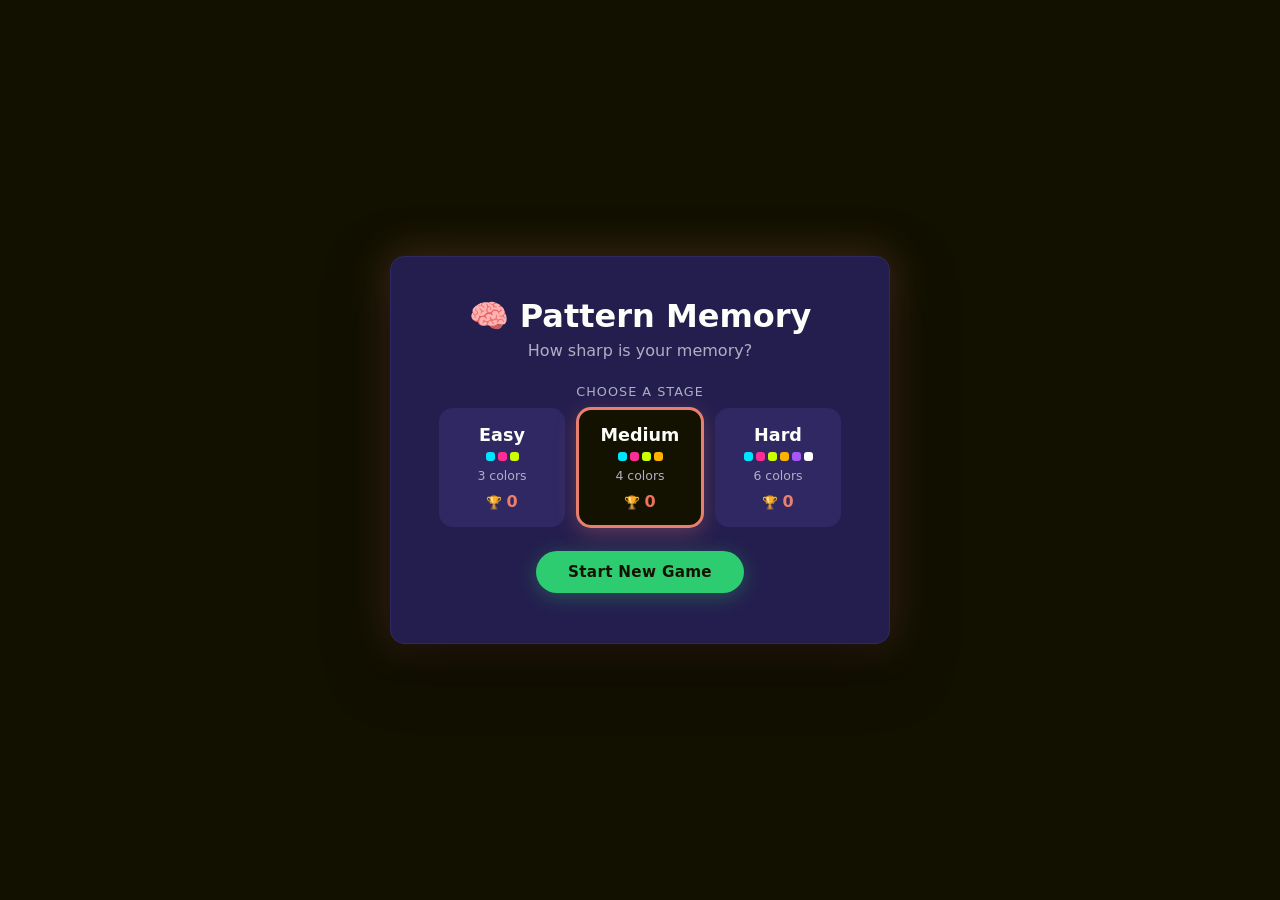
==== commit 0c003133: "Add files via upload" ====
--- a/index.html
+++ b/index.html
@@ -1,325 +1,153 @@
 <!DOCTYPE html>
 <html lang="en">
 <head>
-  <meta charset="UTF-8" />
-  <meta name="viewport" content="width=device-width, initial-scale=1.0" />
-  <title>Maliha Farhan — Central Hub Portfolio</title>
-  <meta
-    name="description"
-    content="Interactive radial portfolio of Maliha Farhan — Foundation, Archives, and Story &amp; Horizon."
-  />
-
-  <!-- Google Fonts: Cinzel for headings & Plus Jakarta Sans for body -->
-  <link rel="preconnect" href="https://fonts.googleapis.com" />
-  <link rel="preconnect" href="https://fonts.gstatic.com" crossorigin />
-  <link
-    href="https://fonts.googleapis.com/css2?family=Cinzel:wght@500;600;700&amp;family=Plus+Jakarta+Sans:ital,wght@0,400;0,500;0,600;0,700;1,400&amp;display=swap"
-    rel="stylesheet"
-  />
-
-  <link rel="stylesheet" href="style.css" />
+  <meta charset="UTF-8">
+  <meta name="viewport" content="width=device-width, initial-scale=1.0">
+  <title>Pattern Memory Game</title>
+  <link rel="stylesheet" href="style.css">
 </head>
 <body>
-  <!-- Subtle architectural radial rings behind the hub -->
-  <div class="ambient-orbits" aria-hidden="true">
-    <svg class="orbit-svg" viewBox="0 0 900 900" fill="none" xmlns="http://www.w3.org/2000/svg">
-      <circle cx="450" cy="450" r="245" stroke="currentColor" stroke-opacity="0.11" stroke-width="1" stroke-dasharray="4 8" />
-      <circle cx="450" cy="450" r="335" stroke="currentColor" stroke-opacity="0.07" stroke-width="1" />
-      <circle cx="450" cy="450" r="425" stroke="currentColor" stroke-opacity="0.05" stroke-width="1" stroke-dasharray="2 10" />
-    </svg>
+
+  <!--
+    OFFLINE NOTE: nothing here loads from the network. Styling is the local
+    style.css, logic is the local script.js, and all four sounds (bubbly click,
+    3s timer beep, cheerful, disappointing) are synthesized in script.js with the
+    Web Audio API, so there are no audio files or CDNs to host.
+  -->
+
+  <!-- ===== START SCREEN ===== -->
+  <div id="start-screen" class="overlay">
+    <div class="overlay-card">
+      <h1>🧠 Pattern Memory</h1>
+      <p class="tagline">How sharp is your memory?</p>
+      <!-- Saved game (shown only when progress was saved) -->
+      <div id="resume-panel" class="resume-panel hidden">
+        <p id="resume-info"></p>
+        <div class="resume-actions">
+          <button id="resume-saved-btn" class="btn-primary">Resume Game</button>
+          <button id="discard-saved-btn" class="btn-secondary">Discard</button>
+        </div>
+      </div>
+
+      <!-- Stage selection -->
+      <fieldset class="stage-picker">
+        <legend>Choose a stage</legend>
+        <div class="stage-cards" role="radiogroup" aria-label="Stage">
+          <button type="button" class="stage-card" role="radio" aria-checked="false" data-stage="easy">
+            <span class="stage-name">Easy</span>
+            <span class="stage-dots" aria-hidden="true"><i class="color-electric"></i><i class="color-hotpink"></i><i class="color-neon"></i></span>
+            <span class="stage-info">3 colors</span>
+            <span class="stage-best">🏆 <strong id="best-easy">0</strong></span>
+          </button>
+          <button type="button" class="stage-card" role="radio" aria-checked="true" data-stage="medium">
+            <span class="stage-name">Medium</span>
+            <span class="stage-dots" aria-hidden="true"><i class="color-electric"></i><i class="color-hotpink"></i><i class="color-neon"></i><i class="color-sunbeam"></i></span>
+            <span class="stage-info">4 colors</span>
+            <span class="stage-best">🏆 <strong id="best-medium">0</strong></span>
+          </button>
+          <button type="button" class="stage-card" role="radio" aria-checked="false" data-stage="hard">
+            <span class="stage-name">Hard</span>
+            <span class="stage-dots" aria-hidden="true"><i class="color-electric"></i><i class="color-hotpink"></i><i class="color-neon"></i><i class="color-sunbeam"></i><i class="color-volt"></i><i class="color-white"></i></span>
+            <span class="stage-info">6 colors</span>
+            <span class="stage-best">🏆 <strong id="best-hard">0</strong></span>
+          </button>
+        </div>
+      </fieldset>
+      <button id="start-btn" class="btn-start">Start New Game</button>
+    </div>
   </div>
 
-  <!-- Central Hub & Radial Canvas (No top navbar or conventional menu) -->
-  <main class="radial-canvas" id="radial-canvas" data-active-chapter="foundation">
+  <!-- ===== TOP CONTROL BAR ===== -->
+  <header id="top-bar" class="hidden">
+    <div id="timer">00:15</div>
+    <div id="counter">
+      <span>Score: <strong id="score-value">0</strong></span>
+      <span class="round-label">Round <strong id="round-value">1</strong>/10</span>
+    </div>
+    <div id="controls">
+      <button id="pause-play" class="btn-icon" title="Pause / Resume">⏸️</button>
+      <button id="main-menu" class="btn-menu" title="Main Menu">☰ Menu</button>
+      <button id="quit" class="btn-quit" title="Quit">✕</button>
+    </div>
+  </header>
 
-    <!-- LEFT ORBITAL WING -->
-    <section class="panel-wing panel-wing--left" aria-label="Left story wing">
-      <!-- Panel 1 Left: Core Identity -->
-      <article
-        class="orbit-card is-active"
-        data-chapter-panel="foundation"
-        data-side="left"
-        aria-hidden="false"
-      >
-        <span class="card-eyebrow">Chapter I &middot; The Foundation</span>
-        <h1 class="card-heading">Maliha Farhan</h1>
-        <p class="card-lead">
-          Seventeen years old and anchored in <strong>Islam</strong>, building a life where quiet conviction,
-          gratitude, and intellectual ambition strengthen one another.
-        </p>
+  <!-- ===== MAIN GAME AREA ===== -->
+  <main id="game-area" class="hidden">
 
-        <dl class="fact-grid">
-          <div class="fact-row">
-            <dt>Name</dt>
-            <dd>Maliha Farhan</dd>
-          </div>
-          <div class="fact-row">
-            <dt>Age</dt>
-            <dd>17 Years</dd>
-          </div>
-          <div class="fact-row">
-            <dt>Faith</dt>
-            <dd>Islam</dd>
-          </div>
-        </dl>
-      </article>
+    <!-- Phase label -->
+    <div id="phase-label">Memorize the pattern!</div>
 
-      <!-- Panel 2 Left: Honours & Craft -->
-      <article
-        class="orbit-card"
-        data-chapter-panel="archives"
-        data-side="left"
-        aria-hidden="true"
-      >
-        <span class="card-eyebrow">Chapter II &middot; The Archives</span>
-        <h2 class="card-heading">Honours &amp; Craft</h2>
-        <p class="card-lead">
-          Years of consistency inside and beyond the classroom—leading peers, articulating ideas, and writing with purpose.
-        </p>
+    <!-- Sequence display (memorization phase) -->
+    <div id="sequence-display"></div>
 
-        <ul class="archive-list">
-          <li>
-            <strong>20+ High-Achiever Awards</strong>
-            <span>Sustained academic distinction across school terms.</span>
-          </li>
-          <li>
-            <strong>Head Girl</strong>
-            <span>Entrusted with student leadership, example, and responsibility.</span>
-          </li>
-          <li>
-            <strong>3rd Place in Creative Writing</strong>
-            <span>Honoured for expressive storytelling and clarity of voice.</span>
-          </li>
-          <li>
-            <strong>Debating &amp; Teaching Skills</strong>
-            <span>Persuasive public speaking paired with patient peer mentorship.</span>
-          </li>
-        </ul>
-      </article>
-
-      <!-- Panel 3 Left: Origin Story -->
-      <article
-        class="orbit-card"
-        data-chapter-panel="horizon"
-        data-side="left"
-        aria-hidden="true"
-      >
-        <span class="card-eyebrow">Chapter III &middot; The Story</span>
-        <h2 class="card-heading">The Spark Within</h2>
-
-        <blockquote class="story-quote">
-          <p>
-            From my grandmother&rsquo;s words at my birth grew a lifelong resolve—not to shrink under doubt,
-            but to rise through character, learning, and quiet strength.
-          </p>
-        </blockquote>
-
-        <p class="card-body">
-          Every milestone since has carried one steady conviction: to prove that <strong>girls are equal to boys</strong>—not
-          by setting aside our values, but by standing tall within them and excelling across every arena we enter.
-        </p>
-      </article>
-    </section>
-
-    <!-- CENTERPIECE ANCHOR: Always Visible Botanical-Arch Portrait -->
-    <div class="centerpiece-stage">
-      <div
-        id="hub-centerpiece"
-        class="hub-centerpiece"
-        data-chapter="foundation"
-      >
-        <!-- Decorative botanical sprigs flanking the arch -->
-        <svg class="botanical-crest botanical-crest--top" viewBox="0 0 220 56" fill="none" aria-hidden="true">
-          <path d="M110 48C110 26 94 14 70 10" stroke="currentColor" stroke-width="1.4" stroke-linecap="round" />
-          <path d="M110 48C110 26 126 14 150 10" stroke="currentColor" stroke-width="1.4" stroke-linecap="round" />
-          <path d="M90 21C82 14 73 16 68 23C77 25 85 25 90 21Z" fill="currentColor" fill-opacity="0.22" stroke="currentColor" stroke-width="1.1" />
-          <path d="M130 21C138 14 147 16 152 23C143 25 135 25 130 21Z" fill="currentColor" fill-opacity="0.22" stroke="currentColor" stroke-width="1.1" />
-          <path d="M110 10C106 18 106 26 110 33C114 26 114 18 110 10Z" fill="#C85A32" fill-opacity="0.78" />
-        </svg>
-
-        <!-- Direct Portrait Button: Click to cycle chapters 1 -> 2 -> 3 -->
-        <button
-          type="button"
-          id="photo-cycle-btn"
-          class="arch-trigger"
-          aria-label="Maliha Farhan portrait. Click to cycle to the next chapter."
-        >
-          <span class="arch-outer-ring">
-            <span class="arch-inner-frame">
-              <img
-                src="maliha.jpg"
-                alt="Portrait of Maliha Farhan in hijab and glasses"
-                class="center-photo"
-                id="center-photo"
-              />
-            </span>
-          </span>
-        </button>
-
-        <!-- Orbital Emblem 1: Botanical Seal -> Panel 1 (Foundation) -->
-        <button
-          type="button"
-          class="orbital-emblem orbital-emblem--foundation is-active"
-          data-target="foundation"
-          aria-label="Jump to Chapter I: The Foundation"
-          aria-pressed="true"
-          title="I · The Foundation"
-        >
-          <svg viewBox="0 0 24 24" fill="none" aria-hidden="true">
-            <path d="M12 3C7.5 6.8 6 11.4 8 15.8C9.3 18.7 11 20.1 12 21C13 20.1 14.7 18.7 16 15.8C18 11.4 16.5 6.8 12 3Z" stroke="currentColor" stroke-width="1.6" stroke-linejoin="round" />
-            <path d="M12 7V19" stroke="currentColor" stroke-width="1.5" stroke-linecap="round" />
-            <path d="M12 12L15 9.5M12 14.8L9 12.2" stroke="currentColor" stroke-width="1.4" stroke-linecap="round" />
-          </svg>
-          <span class="emblem-tag">I &middot; Foundation</span>
-        </button>
-
-        <!-- Orbital Emblem 2: Quill Seal -> Panel 2 (Archives) -->
-        <button
-          type="button"
-          class="orbital-emblem orbital-emblem--archives"
-          data-target="archives"
-          aria-label="Jump to Chapter II: The Archives"
-          aria-pressed="false"
-          title="II · The Archives"
-        >
-          <svg viewBox="0 0 24 24" fill="none" aria-hidden="true">
-            <path d="M19.5 4.5C14.2 5 9.2 8.4 6.6 13.7L5 19L10.3 17.4C15.6 14.8 19 9.8 19.5 4.5Z" stroke="currentColor" stroke-width="1.6" stroke-linejoin="round" />
-            <path d="M5 19L12.5 11.5" stroke="currentColor" stroke-width="1.5" stroke-linecap="round" />
-          </svg>
-          <span class="emblem-tag">II &middot; Archives</span>
-        </button>
-
-        <!-- Orbital Emblem 3: Compass Seal -> Panel 3 (Story & Horizon) -->
-        <button
-          type="button"
-          class="orbital-emblem orbital-emblem--horizon"
-          data-target="horizon"
-          aria-label="Jump to Chapter III: The Story &amp; Horizon"
-          aria-pressed="false"
-          title="III · Story &amp; Horizon"
-        >
-          <svg viewBox="0 0 24 24" fill="none" aria-hidden="true">
-            <circle cx="12" cy="12" r="8.5" stroke="currentColor" stroke-width="1.6" />
-            <polygon points="14.8,9.2 13.2,13.2 9.2,14.8 10.8,10.8" fill="currentColor" fill-opacity="0.24" stroke="currentColor" stroke-width="1.4" stroke-linejoin="round" />
-          </svg>
-          <span class="emblem-tag">III &middot; Horizon</span>
-        </button>
-      </div>
-
-      <!-- Integrated Plinth Caption (Not a navbar) -->
-      <div class="hub-plinth" aria-live="polite">
-        <p class="plinth-chapter" id="plinth-chapter">I of III &mdash; The Foundation</p>
-        <p class="plinth-hint">Click portrait to turn page &middot; or choose a seal</p>
+    <!-- User input (guessing phase) -->
+    <div id="input-container" class="hidden">
+      <p id="input-prompt">Reproduce the pattern:</p>
+      <div id="user-sequence-preview"></div>
+      <div id="color-buttons"></div>
+      <div id="input-actions">
+        <button id="undo-btn" class="btn-secondary" disabled>↩ Undo</button>
+        <button id="submit-btn" class="btn-submit" disabled>Submit</button>
       </div>
     </div>
 
-    <!-- RIGHT ORBITAL WING -->
-    <section class="panel-wing panel-wing--right" aria-label="Right story wing">
-      <!-- Panel 1 Right: Education & Vision -->
-      <article
-        class="orbit-card is-active"
-        data-chapter-panel="foundation"
-        data-side="right"
-        aria-hidden="false"
-      >
-        <span class="card-eyebrow">Education &amp; Calling</span>
-        <h2 class="card-heading">Aspiring Software Engineer</h2>
-        <p class="card-lead">
-          Turning structured logic and thoughtful design into software that solves real problems.
-        </p>
-
-        <div class="timeline-stack">
-          <div class="milestone-item">
-            <span class="milestone-badge">O-Levels</span>
-            <div>
-              <h3>Nakhlah School</h3>
-              <p>Built core academic discipline, character, and leadership.</p>
-            </div>
-          </div>
-          <div class="milestone-item">
-            <span class="milestone-badge">A-Levels</span>
-            <div>
-              <h3>Heuser College</h3>
-              <p>Deepening analytical foundations toward software engineering.</p>
-            </div>
-          </div>
-        </div>
-      </article>
-
-      <!-- Panel 2 Right: Personal Dedication -->
-      <article
-        class="orbit-card"
-        data-chapter-panel="archives"
-        data-side="right"
-        aria-hidden="true"
-      >
-        <span class="card-eyebrow">Devotion at Home</span>
-        <h2 class="card-heading">Personal Dedication</h2>
-        <p class="card-lead">
-          Achievement means little without service to the people who stand beside you every day.
-        </p>
-
-        <ul class="archive-list">
-          <li>
-            <strong>Excel Data Support for Father</strong>
-            <span>Organizing spreadsheets and structured data with accuracy.</span>
-          </li>
-          <li>
-            <strong>University Assignment Aid for Mother</strong>
-            <span>Assisting with research, formatting, and academic coursework.</span>
-          </li>
-          <li>
-            <strong>Tutoring Younger Sister</strong>
-            <span>Guiding lessons patiently while nurturing confidence.</span>
-          </li>
-          <li>
-            <strong>Household Chores &amp; A-Levels</strong>
-            <span>Balancing daily home responsibilities seamlessly alongside studies.</span>
-          </li>
-        </ul>
-      </article>
-
-      <!-- Panel 3 Right: Horizons & Homework 7 -->
-      <article
-        class="orbit-card"
-        data-chapter-panel="horizon"
-        data-side="right"
-        aria-hidden="true"
-      >
-        <span class="card-eyebrow">The Horizon &amp; Work</span>
-        <h2 class="card-heading">Courage in Motion</h2>
-
-        <ul class="horizon-pills" aria-label="Personal aspirations">
-          <li>Academic Excellence</li>
-          <li>Horse-Riding Observing Parda</li>
-          <li>Driving Independently</li>
-          <li>Supporting My Family</li>
-          <li>Studying Abroad</li>
-        </ul>
-
-        <p class="card-body">
-          Strength and modesty belong together—from the saddle while observing parda to independent roads,
-          global classrooms, and building a dependable future for my family.
-        </p>
-
-        <a
-          class="hw-link"
-          href="https://maliha-farhan.github.io/Heuser/"
-          target="_blank"
-          rel="noopener noreferrer"
-        >
-          <span class="hw-link-copy">
-            <span class="hw-link-label">Featured Project</span>
-            <span class="hw-link-title">Visit Homework 7 Website</span>
-          </span>
-          <span class="hw-link-arrow" aria-hidden="true">&#8599;</span>
-        </a>
-      </article>
-    </section>
-
+    <!-- Round result flash -->
+    <div id="round-result" class="hidden">
+      <span id="result-icon"></span>
+      <span id="result-text"></span>
+    </div>
   </main>
 
+  <!-- ===== PAUSE OVERLAY ===== -->
+  <div id="pause-overlay" class="overlay hidden">
+    <div class="overlay-card">
+      <h2>⏸️ Paused</h2>
+      <p>Take your time.</p>
+      <button id="resume-btn" class="btn-primary">Resume</button>
+    </div>
+  </div>
+
+  <!-- ===== QUIT CONFIRM OVERLAY ===== -->
+  <div id="quit-overlay" class="overlay hidden">
+    <div class="overlay-card">
+      <h2>🚪 Quit Game?</h2>
+      <p>This game will end and your score so far will be final.</p>
+      <div class="confirm-actions">
+        <button id="quit-confirm" class="btn-quit-confirm">Yes, Quit</button>
+        <button id="quit-cancel" class="btn-secondary">Cancel</button>
+      </div>
+    </div>
+  </div>
+
+  <!-- ===== END-GAME OVERLAY ===== -->
+  <div id="end-screen" class="overlay hidden">
+    <div class="overlay-card" id="end-card">
+      <h2 id="end-title">Game Over</h2>
+      <p id="end-feedback"></p>
+      <div class="end-stats">
+        <div class="stat-box">
+          <span class="stat-number" id="end-score">0</span>
+          <span class="stat-label">Final Score</span>
+        </div>
+        <div class="stat-box">
+          <span class="stat-number" id="end-high">0</span>
+          <span class="stat-label" id="end-high-label">Stage Best</span>
+        </div>
+      </div>
+      <div id="new-high-score-badge" class="hidden">🎉 New High Score!</div>
+      <div class="hs-board">
+        <h3>High scores</h3>
+        <div class="hs-row">
+          <div class="hs-cell" data-stage="easy"><span class="hs-label">Easy</span><span class="hs-value" id="hs-end-easy">0</span></div>
+          <div class="hs-cell" data-stage="medium"><span class="hs-label">Medium</span><span class="hs-value" id="hs-end-medium">0</span></div>
+          <div class="hs-cell" data-stage="hard"><span class="hs-label">Hard</span><span class="hs-value" id="hs-end-hard">0</span></div>
+        </div>
+      </div>
+      <button id="play-again-btn" class="btn-start">Play Again</button>
+      <button id="menu-btn" class="btn-secondary">Main Menu</button>
+    </div>
+  </div>
+
   <script src="script.js"></script>
-<script type="module" src="https://static.cloudflareinsights.com/beacon.min.js/vce701823e78c4301a35b7e07294d87301792088814092" integrity="sha512-UKNk8GbxkABxKcXYuLkO16EleLGUkcvJWtpSNmExE0Too3ZaFAxTscNWEc1OdAv5/BikHawapSCaiD2XCmp+Bw==" data-cf-beacon='{"version":"2024.11.0","token":"1954b47c125f43f8b4338b3c4f804e4f","spa":2}' crossorigin="anonymous"></script>
 </body>
 </html>
--- a/style.css
+++ b/style.css
@@ -1,855 +1,699 @@
-/* ==========================================================================
-   Maliha Farhan — Central Hub & Radial Canvas Stylesheet
-   Palette: Deep Emerald (#1A3C34), Warm Terracotta (#C85A32), Muted Sand (#F4EFEA)
-   Typography: Cinzel (Headings) & Plus Jakarta Sans (Body)
-   ========================================================================== */
-
-:root {
-  --emerald: #1A3C34;
-  --emerald-deep: #112822;
-  --emerald-soft: rgba(26, 60, 52, 0.12);
-  --terracotta: #C85A32;
-  --terracotta-warm: #D9724B;
-  --terracotta-soft: rgba(200, 90, 50, 0.14);
-  --sand: #F4EFEA;
-  --sand-elevated: rgba(255, 252, 248, 0.84);
-  --ink: #1F2E2A;
-  --ink-muted: #52625D;
-
-  --font-display: 'Cinzel', Georgia, 'Times New Roman', serif;
-  --font-body: 'Plus Jakarta Sans', -apple-system, BlinkMacSystemFont, 'Segoe UI', sans-serif;
-
-  --arch-outer-radius: 50% 50% 42px 42px / 43% 43% 34px 34px;
-  --arch-inner-radius: 50% 50% 34px 34px / 43% 43% 26px 26px;
-
-  --transition-card: 460ms cubic-bezier(0.22, 1, 0.36, 1);
-  --transition-hub: 520ms cubic-bezier(0.22, 1, 0.36, 1);
-}
-
-*,
-*::before,
-*::after {
+/* ===================================================
+   Pattern Memory Game – style.css
+   Palette: pitch-black, dark-amethyst, porcelain,
+            salmon, burnt-peach
+   + Audio-synced visual feedback animations
+   =================================================== */
+
+/* ---------- Reset & Base ---------- */
+*, *::before, *::after {
   box-sizing: border-box;
   margin: 0;
   padding: 0;
 }
 
-html,
+:root {
+  /* ── Core Palette ── */
+  --bg:          #131200;
+  --surface:     #241e4e;
+  --surface-alt: #2f2862;
+  --text:        #fbfef9;
+  --text-dim:    #b0aec4;
+  --accent:      #e9806e;
+  --accent-alt:  #ec7357;
+  --accent-glow: rgba(233,128,110,.3);
+
+  --success:     #2ecc71;
+  --success-glow:rgba(46,204,113,.3);
+  --danger:      #e74c3c;
+  --danger-glow: rgba(231,76,60,.3);
+
+  --radius: 14px;
+  --transition: .3s ease;
+
+  /* ── Guessing Colors ── */
+  --gc-electric:  #00e5ff;
+  --gc-neon:      #ccff00;
+  --gc-hotpink:   #ff2d95;
+  --gc-white:     #ffffff;
+  --gc-volt:      #a855f7;
+  --gc-sunbeam:   #ffb300;
+}
+
+html { font-size: 16px; }
+
+@media (prefers-reduced-motion: reduce) {
+  *, *::before, *::after {
+    animation-duration: .01ms !important;
+    animation-iteration-count: 1 !important;
+    transition-duration: .01ms !important;
+  }
+}
+
 body {
-  min-height: 100%;
-  background-color: var(--sand);
-  color: var(--ink);
-  font-family: var(--font-body);
-  line-height: 1.6;
-  -webkit-font-smoothing: antialiased;
+  font-family: 'Segoe UI', system-ui, -apple-system, sans-serif;
+  background: var(--bg);
+  color: var(--text);
+  min-height: 100vh;
+  display: flex;
+  flex-direction: column;
   overflow-x: hidden;
 }
 
-body {
-  background-image:
-    radial-gradient(circle at 50% 48%, rgba(200, 90, 50, 0.085) 0%, rgba(244, 239, 234, 0.4) 36%, transparent 68%),
-    radial-gradient(circle at 18% 18%, rgba(26, 60, 52, 0.06) 0%, transparent 45%),
-    radial-gradient(circle at 82% 82%, rgba(200, 90, 50, 0.06) 0%, transparent 48%),
-    linear-gradient(160deg, #F7F3EE 0%, #F4EFEA 55%, #EDE5DC 100%);
-  position: relative;
-}
-
-/* Subtle architectural radial orbit rings centered behind the viewport */
-.ambient-orbits {
+/* ---------- Utility ---------- */
+.hidden { display: none !important; }
+
+/* ---------- Buttons (global) ---------- */
+button {
+  cursor: pointer;
+  border: none;
+  font-family: inherit;
+  font-size: .95rem;
+  transition: transform var(--transition), background var(--transition), box-shadow var(--transition);
+}
+button:active { transform: scale(.95); }
+
+/* Click-feedback ripple (syncs with bubbly click sound) */
+button.click-flash {
+  animation: btnFlash .25s ease;
+}
+
+.btn-primary {
+  background: var(--accent);
+  color: var(--bg);
+  padding: .75rem 2rem;
+  border-radius: 50px;
+  font-weight: 600;
+  letter-spacing: .02em;
+  box-shadow: 0 4px 20px var(--accent-glow);
+}
+.btn-primary:hover { background: var(--accent-alt); }
+
+.btn-start {
+  background: var(--success);
+  color: var(--bg);
+  padding: .75rem 2rem;
+  border-radius: 50px;
+  font-weight: 700;
+  letter-spacing: .02em;
+  box-shadow: 0 4px 20px var(--success-glow);
+}
+.btn-start:hover { background: #27ae60; }
+
+.btn-submit {
+  background: var(--accent-alt);
+  color: var(--bg);
+  padding: .65rem 1.8rem;
+  border-radius: 50px;
+  font-weight: 600;
+  box-shadow: 0 4px 16px var(--accent-glow);
+}
+.btn-submit:hover { background: var(--accent); }
+.btn-submit:disabled {
+  opacity: .45;
+  cursor: not-allowed;
+}
+
+.btn-secondary {
+  background: var(--surface-alt);
+  color: var(--text);
+  padding: .65rem 1.5rem;
+  border-radius: 50px;
+  font-weight: 500;
+}
+.btn-secondary:hover { background: #3a3480; }
+.btn-secondary:disabled {
+  opacity: .45;
+  cursor: not-allowed;
+}
+
+.btn-icon {
+  background: var(--surface-alt);
+  color: var(--text);
+  width: 42px;
+  height: 42px;
+  border-radius: 12px;
+  display: inline-flex;
+  align-items: center;
+  justify-content: center;
+  font-size: 1.15rem;
+}
+.btn-icon:hover { background: #3a3480; }
+
+.btn-menu {
+  background: var(--success);
+  color: var(--bg);
+  padding: .45rem 1rem;
+  border-radius: 12px;
+  font-weight: 700;
+  font-size: .85rem;
+  letter-spacing: .02em;
+  box-shadow: 0 3px 12px var(--success-glow);
+}
+.btn-menu:hover { background: #27ae60; }
+
+.btn-quit {
+  background: var(--danger);
+  color: #fff;
+  width: 42px;
+  height: 42px;
+  border-radius: 12px;
+  display: inline-flex;
+  align-items: center;
+  justify-content: center;
+  font-size: 1.3rem;
+  font-weight: 700;
+  box-shadow: 0 3px 12px var(--danger-glow);
+}
+.btn-quit:hover { background: #c0392b; }
+
+.btn-quit-confirm {
+  background: var(--danger);
+  color: #fff;
+  padding: .65rem 1.5rem;
+  border-radius: 50px;
+  font-weight: 600;
+  box-shadow: 0 4px 16px var(--danger-glow);
+}
+.btn-quit-confirm:hover { background: #c0392b; }
+
+.confirm-actions {
+  display: flex;
+  gap: 1rem;
+  justify-content: center;
+  margin-top: 1.2rem;
+}
+
+/* ===================================================
+   OVERLAYS
+   =================================================== */
+.overlay {
   position: fixed;
   inset: 0;
+  display: flex;
+  align-items: flex-start;
+  justify-content: center;
+  overflow-y: auto;
+  padding: 1rem 0;
+  background: rgba(19, 18, 0, .92);
+  backdrop-filter: blur(10px);
+  z-index: 100;
+  animation: fadeIn .35s ease;
+}
+
+.overlay-card {
+  background: var(--surface);
+  border: 1px solid var(--surface-alt);
+  padding: 2.5rem 3rem;
+  border-radius: var(--radius);
+  text-align: center;
+  max-width: 500px;
+  width: 90%;
+  margin: auto;
+  box-shadow: 0 20px 60px rgba(0,0,0,.6), 0 0 40px var(--accent-glow);
+}
+.overlay-card h1 {
+  font-size: 2rem;
+  margin-bottom: .35rem;
+  color: var(--text);
+}
+.overlay-card h2 {
+  font-size: 1.5rem;
+  margin-bottom: .5rem;
+  color: var(--text);
+}
+.overlay-card .tagline {
+  color: var(--text-dim);
+  margin-bottom: 1.5rem;
+}
+
+
+
+/* ===================================================
+   STAGE SELECTION (start screen)
+   =================================================== */
+.stage-picker {
+  min-width: 0;
+  border: none;
+  margin: 0 0 1.5rem;
+  padding: 0;
+}
+.stage-picker legend {
+  width: 100%;
+  font-size: .8rem;
+  letter-spacing: .08em;
+  text-transform: uppercase;
+  color: var(--text-dim);
+  margin-bottom: .6rem;
+}
+.stage-cards {
   display: grid;
-  place-items: center;
-  pointer-events: none;
-  z-index: 0;
-  color: var(--emerald);
-  overflow: hidden;
-}
-
-.orbit-svg {
-  width: min(94vw, 940px);
-  height: min(94vw, 940px);
-  animation: slowOrbitSpin 90s linear infinite;
-}
-
-@keyframes slowOrbitSpin {
-  from { transform: rotate(0deg); }
-  to { transform: rotate(360deg); }
-}
-
-/* ==========================================================================
-   Radial Canvas Layout — Locks Photo Strictly in Dead Center
-   ========================================================================== */
-
-.radial-canvas {
-  position: relative;
-  z-index: 1;
-  min-height: 100dvh;
-  width: 100%;
-  max-width: 1400px;
-  margin: 0 auto;
-  padding: clamp(1.25rem, 2.5vw, 2.5rem) clamp(1.25rem, 3vw, 3rem);
+  grid-template-columns: repeat(3, 1fr);
+  gap: .75rem;
+}
+.stage-card {
+  min-width: 0;
+  display: flex;
+  flex-direction: column;
+  align-items: center;
+  gap: .35rem;
+  padding: .9rem .5rem;
+  background: var(--surface-alt);
+  color: var(--text);
+  border: 2px solid transparent;
+  border-radius: var(--radius);
+}
+.stage-card:hover { background: #3a3480; }
+.stage-card:focus-visible {
+  outline: 3px solid var(--text);
+  outline-offset: 2px;
+}
+.stage-card[aria-checked="true"] {
+  border-color: var(--accent);
+  background: var(--bg);
+  box-shadow: 0 0 0 1px var(--accent), 0 6px 22px var(--accent-glow);
+}
+.stage-name  { font-size: 1.1rem; font-weight: 700; }
+.stage-info  { font-size: .78rem; color: var(--text-dim); }
+.stage-dots  { display: flex; flex-wrap: wrap; justify-content: center; gap: 3px; margin: .1rem 0; }
+.stage-dots i {
+  width: 9px; height: 9px; border-radius: 3px; display: block;
+  box-shadow: none !important;   /* swatches are too small for the big glow */
+}
+.stage-best {
+  margin-top: .2rem;
+  font-size: .8rem;
+  color: var(--text-dim);
+}
+.stage-best strong { color: var(--accent); font-size: 1rem; }
+.stage-card[aria-checked="true"] .stage-best strong { color: var(--accent-alt); }
+
+/* Saved-game panel */
+.resume-panel {
+  background: var(--bg);
+  border: 1px solid var(--accent);
+  border-radius: var(--radius);
+  padding: 1rem;
+  margin-bottom: 1.2rem;
+}
+.resume-panel p { font-size: .9rem; margin-bottom: .8rem; }
+.resume-actions {
+  display: flex;
+  gap: .6rem;
+  justify-content: center;
+  flex-wrap: wrap;
+}
+.overlay-card .resume-actions .btn-primary,
+.overlay-card .resume-actions .btn-secondary {
+  display: inline-block;
+  margin: 0;
+  padding: .55rem 1.3rem;
+}
+
+/* ===================================================
+   HIGH SCORE BOARD (end screen)
+   =================================================== */
+.hs-board {
+  margin: 0 0 1.2rem;
+  padding: .8rem;
+  background: var(--bg);
+  border: 1px solid var(--surface-alt);
+  border-radius: var(--radius);
+}
+.hs-board h3 {
+  font-size: .8rem;
+  font-weight: 600;
+  letter-spacing: .08em;
+  text-transform: uppercase;
+  color: var(--text-dim);
+  margin-bottom: .6rem;
+}
+.hs-row {
   display: grid;
-  grid-template-columns: minmax(270px, 1fr) auto minmax(270px, 1fr);
-  place-items: center;
-  gap: clamp(1.4rem, 3.2vw, 3.4rem);
-}
-
-/* ==========================================================================
-   Centerpiece Botanical-Arch Portrait Hub
-   ========================================================================== */
-
-.centerpiece-stage {
-  position: relative;
-  display: grid;
-  place-items: center;
-  z-index: 3;
-}
-
-.hub-centerpiece {
-  position: relative;
-  width: clamp(210px, min(21vw, 31dvh), 292px);
-  aspect-ratio: 3 / 3.9;
-  display: block;
-  transition: transform var(--transition-hub);
-}
-
-.hub-centerpiece.is-shifting {
-  transform: scale(1.035);
-}
-
-/* Botanical sprig crowning the arch */
-.botanical-crest {
-  position: absolute;
-  left: 50%;
-  transform: translateX(-50%);
-  pointer-events: none;
-  z-index: 4;
-  color: var(--emerald);
-  transition: color var(--transition-hub), transform var(--transition-hub);
-}
-
-.botanical-crest--top {
-  top: -30px;
-  width: 76%;
-  height: auto;
-}
-
-/* Clickable photo frame button */
-.arch-trigger {
-  appearance: none;
-  background: none;
-  border: none;
-  padding: 0;
-  width: 100%;
-  height: 100%;
-  cursor: pointer;
-  display: block;
-  border-radius: var(--arch-outer-radius);
-  position: absolute;
-  inset: 0;
-  outline: none;
-  transition: transform 320ms cubic-bezier(0.22, 1, 0.36, 1);
-}
-
-.arch-trigger:hover {
-  transform: translateY(-3px) scale(1.012);
-}
-
-.arch-trigger:active {
-  transform: scale(0.988);
-}
-
-.arch-trigger:focus-visible {
-  box-shadow: 0 0 0 4px var(--sand), 0 0 0 7px var(--terracotta);
-}
-
-/* Double-layered Emerald & Terracotta Arch Border + Breathing Glow */
-.arch-outer-ring {
-  display: block;
-  width: 100%;
-  height: 100%;
-  padding: 9px;
-  border-radius: var(--arch-outer-radius);
-  border: 3px solid var(--emerald);
-  background: linear-gradient(155deg, rgba(255, 252, 248, 0.92), rgba(244, 239, 234, 0.78));
-  transition:
-    border-color var(--transition-hub),
-    background var(--transition-hub),
-    box-shadow var(--transition-hub);
-  animation: breathingGlowFoundation 4.8s ease-in-out infinite;
-}
-
-.arch-inner-frame {
-  display: block;
-  position: relative;
-  width: 100%;
-  height: 100%;
-  border-radius: var(--arch-inner-radius);
-  border: 2.5px solid var(--terracotta);
-  overflow: hidden;
-  background: linear-gradient(170deg, #21483E 0%, #16322B 60%, #2C201B 100%);
-  box-shadow: inset 0 0 0 2px rgba(26, 60, 52, 0.35);
-  transition: border-color var(--transition-hub);
-}
-
-.center-photo {
-  position: absolute;
-  inset: 0;
-  z-index: 2;
-  width: 100%;
-  height: 100%;
-  display: block;
-  object-fit: cover;
-  object-position: 42% 35%;
-  transition: transform 600ms cubic-bezier(0.22, 1, 0.36, 1), filter 450ms ease;
-}
-
-.arch-trigger:hover .center-photo {
-  transform: scale(1.03);
-}
-
-/* ==========================================================================
-   Chapter-Synced Centerpiece Visual States (data-chapter)
-   ========================================================================== */
-
-/* Chapter 1: Foundation */
-.hub-centerpiece[data-chapter="foundation"] .arch-outer-ring {
-  border-color: var(--emerald);
-  animation-name: breathingGlowFoundation;
-}
-
-.hub-centerpiece[data-chapter="foundation"] .arch-inner-frame {
-  border-color: var(--terracotta);
-}
-
-/* Chapter 2: Archives */
-.hub-centerpiece[data-chapter="archives"] .arch-outer-ring {
-  border-color: var(--terracotta);
-  animation-name: breathingGlowArchives;
-}
-
-.hub-centerpiece[data-chapter="archives"] .arch-inner-frame {
-  border-color: var(--emerald);
-}
-
-.hub-centerpiece[data-chapter="archives"] .botanical-crest {
-  color: var(--terracotta);
-  transform: translateX(-50%) scale(1.04);
-}
-
-/* Chapter 3: Story & Horizon */
-.hub-centerpiece[data-chapter="horizon"] .arch-outer-ring {
-  border-color: var(--emerald-deep);
-  background: linear-gradient(155deg, rgba(250, 241, 234, 0.96), rgba(235, 224, 214, 0.86));
-  animation-name: breathingGlowHorizon;
-}
-
-.hub-centerpiece[data-chapter="horizon"] .arch-inner-frame {
-  border-color: var(--terracotta-warm);
-}
-
-.hub-centerpiece[data-chapter="horizon"] .botanical-crest {
-  color: var(--emerald);
-  transform: translateX(-50%) translateY(-2px);
-}
-
-@keyframes breathingGlowFoundation {
-  0%, 100% {
-    box-shadow:
-      0 14px 36px -8px rgba(26, 60, 52, 0.24),
-      0 0 0 1px rgba(200, 90, 50, 0.18),
-      0 0 26px 2px rgba(200, 90, 50, 0.16);
-  }
-  50% {
-    box-shadow:
-      0 18px 44px -6px rgba(26, 60, 52, 0.34),
-      0 0 0 6px rgba(200, 90, 50, 0.1),
-      0 0 42px 8px rgba(200, 90, 50, 0.26);
-  }
-}
-
-@keyframes breathingGlowArchives {
-  0%, 100% {
-    box-shadow:
-      0 14px 36px -8px rgba(200, 90, 50, 0.28),
-      0 0 0 1px rgba(26, 60, 52, 0.22),
-      0 0 28px 2px rgba(200, 90, 50, 0.22);
-  }
-  50% {
-    box-shadow:
-      0 18px 46px -6px rgba(200, 90, 50, 0.38),
-      0 0 0 6px rgba(26, 60, 52, 0.12),
-      0 0 46px 10px rgba(200, 90, 50, 0.3);
-  }
-}
-
-@keyframes breathingGlowHorizon {
-  0%, 100% {
-    box-shadow:
-      0 14px 38px -8px rgba(17, 40, 34, 0.32),
-      0 0 0 2px rgba(200, 90, 50, 0.24),
-      0 0 30px 4px rgba(26, 60, 52, 0.2);
-  }
-  50% {
-    box-shadow:
-      0 20px 50px -6px rgba(17, 40, 34, 0.4),
-      0 0 0 7px rgba(200, 90, 50, 0.15),
-      0 0 48px 10px rgba(200, 90, 50, 0.28);
-  }
-}
-
-/* ==========================================================================
-   Orbital Emblems (Interactive Frame-Mounted Seals — No Navbar)
-   ========================================================================== */
-
-.orbital-emblem {
-  position: absolute;
-  z-index: 5;
-  width: 44px;
-  height: 44px;
-  border-radius: 50%;
-  border: 2px solid var(--emerald);
-  background: #FAF6F1;
-  color: var(--emerald);
-  display: grid;
-  place-items: center;
-  cursor: pointer;
-  box-shadow: 0 6px 18px rgba(26, 60, 52, 0.18), 0 0 0 3px rgba(244, 239, 234, 0.85);
-  transition:
-    transform 280ms cubic-bezier(0.22, 1, 0.36, 1),
-    background-color 260ms ease,
-    border-color 260ms ease,
-    color 260ms ease,
-    box-shadow 260ms ease;
-}
-
-.orbital-emblem svg {
-  width: 20px;
-  height: 20px;
-}
-
-/* Exact geometric perimeter placement straddling the arch outline */
-.orbital-emblem--foundation {
-  top: 18%;
-  left: 9.3%;
-  transform: translate(-50%, -50%);
-}
-
-.orbital-emblem--archives {
-  top: 18%;
-  left: 90.7%;
-  transform: translate(-50%, -50%);
-}
-
-.orbital-emblem--horizon {
-  top: 100%;
-  left: 50%;
-  transform: translate(-50%, -50%);
-}
-
-.orbital-emblem:hover,
-.orbital-emblem:focus-visible {
-  outline: none;
-  border-color: var(--terracotta);
-  color: var(--terracotta);
-  box-shadow: 0 8px 22px rgba(200, 90, 50, 0.28), 0 0 0 4px rgba(244, 239, 234, 0.95);
-}
-
-.orbital-emblem--foundation:hover,
-.orbital-emblem--foundation:focus-visible,
-.orbital-emblem--archives:hover,
-.orbital-emblem--archives:focus-visible,
-.orbital-emblem--horizon:hover,
-.orbital-emblem--horizon:focus-visible {
-  transform: translate(-50%, -50%) scale(1.12);
-}
-
-.orbital-emblem.is-active {
-  background: var(--terracotta);
-  border-color: var(--emerald);
-  color: var(--sand);
-  box-shadow:
-    0 8px 22px rgba(200, 90, 50, 0.34),
-    0 0 0 3px var(--sand),
-    0 0 18px rgba(200, 90, 50, 0.36);
-}
-
-/* Subtle floating tooltip label on hover/focus */
-.emblem-tag {
-  position: absolute;
-  bottom: calc(100% + 9px);
-  left: 50%;
-  transform: translateX(-50%) translateY(4px);
-  white-space: nowrap;
-  padding: 0.28rem 0.65rem;
-  border-radius: 999px;
-  background: var(--emerald);
-  color: var(--sand);
-  font-size: 0.68rem;
+  grid-template-columns: repeat(3, 1fr);
+  gap: .5rem;
+}
+.hs-cell {
+  display: flex;
+  flex-direction: column;
+  align-items: center;
+  padding: .5rem .25rem;
+  border-radius: 10px;
+  border: 1px solid transparent;
+}
+.hs-cell .hs-label  { font-size: .75rem; color: var(--text-dim); }
+.hs-cell .hs-value  { font-size: 1.3rem; font-weight: 700; color: var(--text); }
+.hs-cell.current {
+  border-color: var(--accent);
+  background: var(--surface-alt);
+}
+.hs-cell.current .hs-value { color: var(--accent); }
+
+/* ===================================================
+   TOP BAR
+   =================================================== */
+#top-bar {
+  display: flex;
+  align-items: center;
+  justify-content: space-between;
+  padding: .85rem 1.5rem;
+  background: var(--surface);
+  border-bottom: 2px solid var(--accent);
+  position: sticky;
+  top: 0;
+  z-index: 50;
+}
+
+#timer {
+  font-size: 1.4rem;
+  font-weight: 700;
+  font-variant-numeric: tabular-nums;
+  min-width: 70px;
+  color: var(--accent);
+  transition: color .2s ease;
+}
+#timer.warning {
+  color: var(--danger);
+  animation: pulse .6s ease infinite alternate;
+}
+
+/* Timer alarm visual: border glow + shake when timer expires */
+#timer.alarm-flash {
+  animation: timerAlarm 3s ease;
+  text-shadow: 0 0 12px var(--danger), 0 0 24px var(--danger);
+}
+
+#counter {
+  display: flex;
+  flex-direction: column;
+  align-items: center;
+  gap: .15rem;
+  font-size: 1.1rem;
   font-weight: 600;
-  letter-spacing: 0.08em;
+}
+.round-label {
+  font-size: .75rem;
+  color: var(--text-dim);
+  font-weight: 400;
+}
+
+#controls {
+  display: flex;
+  gap: .5rem;
+  align-items: center;
+}
+
+/* ===================================================
+   GAME AREA
+   =================================================== */
+#game-area {
+  flex: 1;
+  display: flex;
+  flex-direction: column;
+  align-items: center;
+  justify-content: center;
+  padding: 2rem 1rem;
+  gap: 1.5rem;
+}
+
+#phase-label {
+  font-size: 1.15rem;
+  font-weight: 600;
+  color: var(--accent);
   text-transform: uppercase;
-  opacity: 0;
-  pointer-events: none;
-  box-shadow: 0 6px 14px rgba(17, 40, 34, 0.2);
-  transition: opacity 200ms ease, transform 200ms ease;
-}
-
-.orbital-emblem--horizon .emblem-tag {
-  bottom: calc(100% + 10px);
-  top: auto;
-}
-
-.orbital-emblem:hover .emblem-tag,
-.orbital-emblem:focus-visible .emblem-tag {
-  opacity: 1;
-  transform: translateX(-50%) translateY(0);
-}
-
-/* Integrated Plinth Caption directly beneath the arch */
-.hub-plinth {
-  position: absolute;
-  top: calc(100% + 32px);
-  left: 50%;
-  transform: translateX(-50%);
-  width: max-content;
-  max-width: 92vw;
-  text-align: center;
-  pointer-events: none;
-}
-
-.plinth-chapter {
-  font-family: var(--font-display);
-  font-size: 0.85rem;
-  font-weight: 600;
-  letter-spacing: 0.14em;
+  letter-spacing: .06em;
+  animation: fadeIn .4s ease;
+}
+
+/* ---------- Sequence Display ---------- */
+#sequence-display {
+  display: flex;
+  flex-wrap: wrap;
+  gap: 14px;
+  justify-content: center;
+  max-width: 500px;
+  min-height: 90px;
+  padding: 1.8rem;
+  background: var(--surface);
+  border: 2px solid var(--surface-alt);
+  border-radius: var(--radius);
+  box-shadow: inset 0 0 30px rgba(36,30,78,.5), 0 8px 32px rgba(0,0,0,.4);
+}
+
+.seq-dot {
+  width: 64px;
+  height: 64px;
+  border-radius: 16px;
+  animation: popIn .35s ease both;
+  transition: transform var(--transition);
+}
+.seq-dot:hover { transform: scale(1.08); }
+
+.seq-dot:nth-child(1)  { animation-delay: .05s; }
+.seq-dot:nth-child(2)  { animation-delay: .12s; }
+.seq-dot:nth-child(3)  { animation-delay: .19s; }
+.seq-dot:nth-child(4)  { animation-delay: .26s; }
+.seq-dot:nth-child(5)  { animation-delay: .33s; }
+.seq-dot:nth-child(6)  { animation-delay: .40s; }
+.seq-dot:nth-child(7)  { animation-delay: .47s; }
+.seq-dot:nth-child(8)  { animation-delay: .54s; }
+.seq-dot:nth-child(9)  { animation-delay: .61s; }
+.seq-dot:nth-child(10) { animation-delay: .68s; }
+
+/* ── Guessing color classes ── */
+.color-electric { background: var(--gc-electric); box-shadow: 0 4px 22px rgba(0,229,255,.5); }
+.color-neon     { background: var(--gc-neon);     box-shadow: 0 4px 22px rgba(204,255,0,.45); }
+.color-hotpink  { background: var(--gc-hotpink);  box-shadow: 0 4px 22px rgba(255,45,149,.45); }
+.color-white    { background: var(--gc-white);    box-shadow: 0 4px 22px rgba(255,255,255,.35); }
+.color-volt     { background: var(--gc-volt);     box-shadow: 0 4px 22px rgba(168,85,247,.45); }
+.color-sunbeam  { background: var(--gc-sunbeam);  box-shadow: 0 4px 22px rgba(255,179,0,.45); }
+
+/* ---------- Input Container ---------- */
+#input-container {
+  display: flex;
+  flex-direction: column;
+  align-items: center;
+  gap: 1.2rem;
+  animation: fadeIn .4s ease;
+}
+
+#input-prompt {
+  font-size: .95rem;
+  color: var(--text-dim);
+}
+
+#user-sequence-preview {
+  display: flex;
+  flex-wrap: wrap;
+  gap: 10px;
+  justify-content: center;
+  min-height: 56px;
+  padding: 1rem;
+  background: var(--surface);
+  border: 2px dashed var(--surface-alt);
+  border-radius: var(--radius);
+  min-width: 240px;
+  max-width: 500px;
+  transition: border-color var(--transition);
+}
+#user-sequence-preview:not(:empty) {
+  border-color: var(--accent);
+}
+
+.preview-dot {
+  width: 48px;
+  height: 48px;
+  border-radius: 12px;
+  animation: popIn .25s ease both;
+}
+
+#color-buttons {
+  display: flex;
+  flex-wrap: wrap;
+  gap: 14px;
+  justify-content: center;
+  max-width: 420px;
+}
+
+.color-btn {
+  width: 62px;
+  height: 62px;
+  border-radius: 16px;
+  border: 3px solid rgba(255,255,255,.15);
+  transition: transform var(--transition), border-color var(--transition), box-shadow var(--transition);
+}
+.color-btn:hover {
+  transform: scale(1.14);
+  border-color: #fff;
+}
+.color-btn:active {
+  transform: scale(.9);
+}
+
+#input-actions {
+  display: flex;
+  gap: .8rem;
+  margin-top: .5rem;
+}
+
+/* ---------- Round Result ---------- */
+#round-result {
+  display: flex;
+  flex-direction: column;
+  align-items: center;
+  gap: .4rem;
+  animation: popIn .35s ease;
+}
+#result-icon { font-size: 2.8rem; }
+#result-text { font-size: 1.15rem; font-weight: 600; }
+#result-text.correct   { color: var(--success); }
+#result-text.incorrect { color: var(--danger); }
+
+/* ===================================================
+   END SCREEN
+   =================================================== */
+.end-stats {
+  display: flex;
+  gap: 1.5rem;
+  justify-content: center;
+  margin: 1.5rem 0;
+}
+.stat-box {
+  display: flex;
+  flex-direction: column;
+  align-items: center;
+  background: var(--surface-alt);
+  padding: 1rem 1.6rem;
+  border-radius: var(--radius);
+  min-width: 110px;
+  border: 1px solid var(--accent);
+}
+.stat-number {
+  font-size: 2rem;
+  font-weight: 700;
+  color: var(--accent);
+}
+.stat-label {
+  font-size: .75rem;
+  color: var(--text-dim);
   text-transform: uppercase;
-  color: var(--emerald);
-}
-
-.plinth-hint {
-  margin-top: 0.15rem;
-  font-size: 0.72rem;
-  letter-spacing: 0.06em;
-  color: var(--ink-muted);
-}
-
-/* ==========================================================================
-   Orbiting Content Wings & Cards (Stacked in Same Grid Cell)
-   ========================================================================== */
-
-.panel-wing {
-  display: grid;
-  width: 100%;
-  max-width: 410px;
-  align-items: center;
-}
-
-.panel-wing--left {
-  justify-self: end;
-}
-
-.panel-wing--right {
-  justify-self: start;
-}
-
-.orbit-card {
-  grid-area: 1 / 1;
-  padding: clamp(1.35rem, 2vw, 1.85rem);
-  border-radius: 22px;
-  background: var(--sand-elevated);
-  border: 1px solid rgba(26, 60, 52, 0.14);
-  box-shadow:
-    0 18px 42px -18px rgba(26, 60, 52, 0.18),
-    inset 0 1px 0 rgba(255, 255, 255, 0.85);
-  backdrop-filter: blur(8px);
-  -webkit-backdrop-filter: blur(8px);
-  position: relative;
-
-  /* Default resting/hidden state pulled inward toward the central portrait */
-  opacity: 0;
-  visibility: hidden;
-  pointer-events: none;
-  transition:
-    opacity var(--transition-card),
-    transform var(--transition-card),
-    visibility 0s linear 460ms;
-}
-
-.orbit-card[data-side="left"] {
-  transform: translateX(30px) scale(0.96);
-}
-
-.orbit-card[data-side="right"] {
-  transform: translateX(-30px) scale(0.96);
-}
-
-/* Active visible state */
-.orbit-card.is-active {
-  opacity: 1;
-  visibility: visible;
-  pointer-events: auto;
-  transform: translateX(0) scale(1);
-  transition:
-    opacity var(--transition-card) 70ms,
-    transform var(--transition-card) 70ms,
-    visibility 0s linear 0s;
-}
-
-/* Leaving state slides inward toward the photo and fades out */
-.orbit-card.is-leaving {
-  opacity: 0;
-  visibility: visible;
-  pointer-events: none;
-  transition:
-    opacity 280ms cubic-bezier(0.4, 0, 1, 1),
-    transform 280ms cubic-bezier(0.4, 0, 1, 1),
-    visibility 0s linear 280ms;
-}
-
-.orbit-card[data-side="left"].is-leaving {
-  transform: translateX(34px) scale(0.95);
-}
-
-.orbit-card[data-side="right"].is-leaving {
-  transform: translateX(-34px) scale(0.95);
-}
-
-/* Subtle top ornament line on each card */
-.orbit-card::before {
-  content: "";
-  position: absolute;
-  top: 0;
-  left: 1.5rem;
-  width: 48px;
-  height: 3px;
-  border-radius: 0 0 4px 4px;
-  background: linear-gradient(90deg, var(--terracotta), var(--emerald));
-}
-
-/* ==========================================================================
-   Card Typography & Structured Elements
-   ========================================================================== */
-
-.card-eyebrow {
-  display: inline-block;
-  font-size: 0.7rem;
+  letter-spacing: .06em;
+  margin-top: .2rem;
+}
+
+#new-high-score-badge {
+  font-size: 1.1rem;
   font-weight: 700;
-  letter-spacing: 0.17em;
-  text-transform: uppercase;
-  color: var(--terracotta);
-  margin-bottom: 0.45rem;
-}
-
-.card-heading {
-  font-family: var(--font-display);
-  font-size: clamp(1.32rem, 1.85vw, 1.72rem);
-  font-weight: 600;
-  line-height: 1.22;
-  color: var(--emerald);
-  margin-bottom: 0.75rem;
-}
-
-.card-lead,
-.card-body {
-  font-size: 0.935rem;
-  color: var(--ink);
-  line-height: 1.62;
-}
-
-.card-lead + *,
-.card-body + * {
-  margin-top: 1.05rem;
-}
-
-/* Panel 1 Fact Grid */
-.fact-grid {
-  display: grid;
-  gap: 0.55rem;
-  border-top: 1px solid rgba(26, 60, 52, 0.12);
-  padding-top: 0.85rem;
-}
-
-.fact-row {
-  display: flex;
-  justify-content: space-between;
-  align-items: baseline;
-  gap: 1rem;
-  padding: 0.35rem 0.55rem;
-  border-radius: 10px;
-  background: rgba(244, 239, 234, 0.72);
-}
-
-.fact-row dt {
-  font-size: 0.75rem;
-  font-weight: 700;
-  letter-spacing: 0.1em;
-  text-transform: uppercase;
-  color: var(--ink-muted);
-}
-
-.fact-row dd {
-  font-weight: 600;
-  font-size: 0.92rem;
-  color: var(--emerald);
-}
-
-/* Panel 1 Right Timeline Stack */
-.timeline-stack {
-  display: grid;
-  gap: 0.8rem;
-}
-
-.milestone-item {
-  display: grid;
-  grid-template-columns: auto 1fr;
-  gap: 0.8rem;
-  align-items: start;
-  padding: 0.72rem 0.85rem;
-  border-radius: 14px;
-  background: rgba(244, 239, 234, 0.78);
-  border: 1px solid rgba(26, 60, 52, 0.1);
-}
-
-.milestone-badge {
-  font-size: 0.68rem;
-  font-weight: 700;
-  letter-spacing: 0.08em;
-  text-transform: uppercase;
-  padding: 0.25rem 0.55rem;
-  border-radius: 999px;
-  background: var(--emerald);
-  color: var(--sand);
-  margin-top: 0.15rem;
-}
-
-.milestone-item h3 {
-  font-family: var(--font-display);
-  font-size: 1rem;
-  font-weight: 600;
-  color: var(--emerald);
-  margin-bottom: 0.15rem;
-}
-
-.milestone-item p {
-  font-size: 0.85rem;
-  color: var(--ink-muted);
-  line-height: 1.48;
-}
-
-/* Panel 2 Archive Lists */
-.archive-list {
-  list-style: none;
-  display: grid;
-  gap: 0.65rem;
-}
-
-.archive-list li {
-  position: relative;
-  padding-left: 1.15rem;
-  display: grid;
-  gap: 0.1rem;
-}
-
-.archive-list li::before {
-  content: "";
-  position: absolute;
-  left: 0;
-  top: 0.5rem;
-  width: 7px;
-  height: 7px;
-  background: var(--terracotta);
-  transform: rotate(45deg);
-  border-radius: 1.5px;
-}
-
-.archive-list strong {
-  font-size: 0.91rem;
-  font-weight: 700;
-  color: var(--emerald);
-}
-
-.archive-list span {
-  font-size: 0.835rem;
-  color: var(--ink-muted);
-  line-height: 1.45;
-}
-
-/* Panel 3 Story Quote & Horizon Pills */
-.story-quote {
-  position: relative;
-  padding: 0.85rem 1rem 0.85rem 1.15rem;
-  margin-bottom: 0.95rem;
-  border-left: 3px solid var(--terracotta);
-  border-radius: 0 14px 14px 0;
-  background: linear-gradient(90deg, rgba(200, 90, 50, 0.09), rgba(244, 239, 234, 0.55));
-}
-
-.story-quote p {
-  font-size: 0.92rem;
-  font-style: italic;
-  color: var(--emerald-deep);
-  line-height: 1.58;
-}
-
-.horizon-pills {
-  list-style: none;
-  display: flex;
-  flex-wrap: wrap;
-  gap: 0.45rem;
-  margin-bottom: 0.85rem;
-}
-
-.horizon-pills li {
-  font-size: 0.76rem;
-  font-weight: 600;
-  color: var(--emerald);
-  background: rgba(26, 60, 52, 0.08);
-  border: 1px solid rgba(26, 60, 52, 0.16);
-  padding: 0.3rem 0.68rem;
-  border-radius: 999px;
-}
-
-/* Homework 7 CTA Link */
-.hw-link {
-  margin-top: 1rem;
-  display: flex;
-  align-items: center;
-  justify-content: space-between;
-  gap: 1rem;
-  padding: 0.82rem 1rem;
-  border-radius: 14px;
-  background: linear-gradient(135deg, var(--emerald) 0%, var(--emerald-deep) 100%);
-  color: var(--sand);
-  text-decoration: none;
-  border: 1.5px solid var(--terracotta);
-  box-shadow: 0 10px 24px -10px rgba(26, 60, 52, 0.48);
-  transition: transform 240ms ease, box-shadow 240ms ease, background 240ms ease;
-}
-
-.hw-link:hover,
-.hw-link:focus-visible {
-  outline: none;
-  transform: translateY(-2px);
-  box-shadow: 0 14px 28px -8px rgba(200, 90, 50, 0.42);
-  background: linear-gradient(135deg, var(--terracotta) 0%, #A94522 100%);
-}
-
-.hw-link-copy {
-  display: grid;
-  gap: 0.08rem;
-}
-
-.hw-link-label {
-  font-size: 0.66rem;
-  font-weight: 700;
-  letter-spacing: 0.14em;
-  text-transform: uppercase;
-  color: rgba(244, 239, 234, 0.78);
-}
-
-.hw-link-title {
-  font-family: var(--font-display);
-  font-size: 0.98rem;
-  font-weight: 600;
-  letter-spacing: 0.03em;
-}
-
-.hw-link-arrow {
-  width: 32px;
-  height: 32px;
-  border-radius: 50%;
-  display: grid;
-  place-items: center;
-  background: rgba(244, 239, 234, 0.16);
-  font-size: 1.05rem;
-  transition: transform 240ms ease;
-}
-
-.hw-link:hover .hw-link-arrow {
-  transform: translate(2px, -2px);
-}
-
-/* ==========================================================================
-   Responsive Design (Tablets & Mobile)
-   ========================================================================== */
-
-@media (max-width: 1024px) {
-  .radial-canvas {
-    grid-template-columns: minmax(230px, 1fr) auto minmax(230px, 1fr);
-    gap: 1.35rem;
-    padding: 1.5rem 1.25rem;
-  }
-
-  .hub-centerpiece {
-    width: clamp(205px, 23vw, 245px);
-  }
-}
-
-@media (max-width: 880px) {
-  .radial-canvas {
-    grid-template-columns: 1fr;
-    grid-template-rows: auto auto auto;
-    place-items: center;
-    padding: 2.5rem 1.15rem 3rem;
-    gap: 1.25rem;
-  }
-
-  .centerpiece-stage {
-    order: 1;
-    margin-top: 0.6rem;
-    margin-bottom: 0.35rem;
-  }
-
-  .hub-centerpiece {
-    width: clamp(210px, 56vw, 260px);
-  }
-
-  .hub-plinth {
-    position: static;
-    transform: none;
-    margin-top: 2.4rem;
-  }
-
-  .panel-wing--left {
-    order: 2;
-    justify-self: center;
-    max-width: 540px;
-  }
-
-  .panel-wing--right {
-    order: 3;
-    justify-self: center;
-    max-width: 540px;
-  }
-
-  .orbit-card[data-side="left"],
-  .orbit-card[data-side="right"] {
-    transform: translateY(-18px) scale(0.97);
-  }
-
-  .orbit-card.is-active {
-    transform: translateY(0) scale(1);
-  }
-
-  .orbit-card[data-side="left"].is-leaving,
-  .orbit-card[data-side="right"].is-leaving {
-    transform: translateY(-20px) scale(0.96);
-  }
-}
-
-/* Reduced Motion Accessibility */
-@media (prefers-reduced-motion: reduce) {
-  .orbit-svg,
-  .arch-outer-ring {
-    animation: none;
-  }
-
-  .orbit-card,
-  .hub-centerpiece,
-  .arch-trigger,
-  .orbital-emblem {
-    transition-duration: 120ms;
-  }
-}
+  color: var(--gc-sunbeam);
+  margin-bottom: 1rem;
+  animation: pulse .8s ease infinite alternate;
+}
+
+/* End screen celebratory glow (syncs with cheerful sound) */
+#end-card.celebrate {
+  animation: celebrateGlow 2s ease;
+}
+
+/* End screen disappointment subtle shake (syncs with sad sound) */
+#end-card.disappoint {
+  animation: disappointShake 2s ease;
+}
+
+.overlay-card .btn-start   { margin-bottom: .6rem; }
+.overlay-card .btn-primary { margin-bottom: .6rem; }
+.overlay-card .btn-secondary { display: block; margin: 0 auto; }
+
+/* ===================================================
+   ANIMATIONS
+   =================================================== */
+@keyframes fadeIn {
+  from { opacity: 0; }
+  to   { opacity: 1; }
+}
+
+@keyframes popIn {
+  0%   { opacity: 0; transform: scale(.5); }
+  70%  { transform: scale(1.08); }
+  100% { opacity: 1; transform: scale(1); }
+}
+
+@keyframes pulse {
+  from { opacity: 1; }
+  to   { opacity: .55; }
+}
+
+@keyframes shake {
+  0%, 100% { transform: translateX(0); }
+  20%      { transform: translateX(-8px); }
+  40%      { transform: translateX(8px); }
+  60%      { transform: translateX(-5px); }
+  80%      { transform: translateX(5px); }
+}
+
+.shake { animation: shake .45s ease; }
+
+/* Button click flash — visual feedback synced to bubbly sound */
+@keyframes btnFlash {
+  0%   { box-shadow: 0 0 0 0 rgba(233,128,110,.6); }
+  50%  { box-shadow: 0 0 18px 6px rgba(233,128,110,.5); }
+  100% { box-shadow: 0 0 0 0 rgba(233,128,110,0); }
+}
+
+/* Timer alarm visual — border glow + shake for 3s */
+@keyframes timerAlarm {
+  0%, 100% { text-shadow: none; transform: translateX(0); }
+  10%      { transform: translateX(-4px); }
+  20%      { transform: translateX(4px); text-shadow: 0 0 16px var(--danger); }
+  30%      { transform: translateX(-3px); }
+  40%      { transform: translateX(3px); text-shadow: 0 0 20px var(--danger); }
+  50%      { transform: translateX(0); text-shadow: 0 0 12px var(--danger); }
+  70%      { text-shadow: 0 0 8px var(--danger); }
+}
+
+/* Celebratory glow — synced to cheerful end-game sound */
+@keyframes celebrateGlow {
+  0%   { box-shadow: 0 20px 60px rgba(0,0,0,.6), 0 0 0 rgba(46,204,113,0); }
+  30%  { box-shadow: 0 20px 60px rgba(0,0,0,.6), 0 0 50px rgba(46,204,113,.5); }
+  60%  { box-shadow: 0 20px 60px rgba(0,0,0,.6), 0 0 60px rgba(255,179,0,.4); }
+  100% { box-shadow: 0 20px 60px rgba(0,0,0,.6), 0 0 40px var(--accent-glow); }
+}
+
+/* Disappointment shake — synced to sad end-game sound */
+@keyframes disappointShake {
+  0%, 100% { transform: translateY(0); }
+  15%      { transform: translateY(-4px); }
+  30%      { transform: translateY(3px); }
+  45%      { transform: translateY(-2px); }
+  60%      { transform: translateY(0); }
+}
+
+/* ===================================================
+   RESPONSIVE
+   =================================================== */
+@media (max-width: 600px) {
+  #top-bar { padding: .65rem .8rem; }
+  #timer   { font-size: 1.1rem; }
+  #counter { font-size: .9rem; }
+
+  .overlay-card { padding: 2rem 1.5rem; }
+  .overlay-card h1 { font-size: 1.5rem; }
+
+  .seq-dot    { width: 50px; height: 50px; border-radius: 12px; }
+  .color-btn  { width: 50px; height: 50px; border-radius: 12px; }
+  .preview-dot { width: 40px; height: 40px; border-radius: 10px; }
+
+  #sequence-display { gap: 10px; padding: 1rem; }
+  #color-buttons    { gap: 10px; }
+  .end-stats        { flex-direction: column; align-items: center; gap: 1rem; }
+
+  .btn-menu { padding: .4rem .7rem; font-size: .78rem; }
+  .stage-cards { gap: .5rem; }
+  .stage-card  { padding: .7rem .25rem; }
+  .stage-info  { font-size: .7rem; }
+  .btn-quit { width: 36px; height: 36px; font-size: 1.1rem; }
+}
+
+@media (max-width: 380px) {
+  .seq-dot   { width: 42px; height: 42px; }
+  .color-btn { width: 44px; height: 44px; }
+}
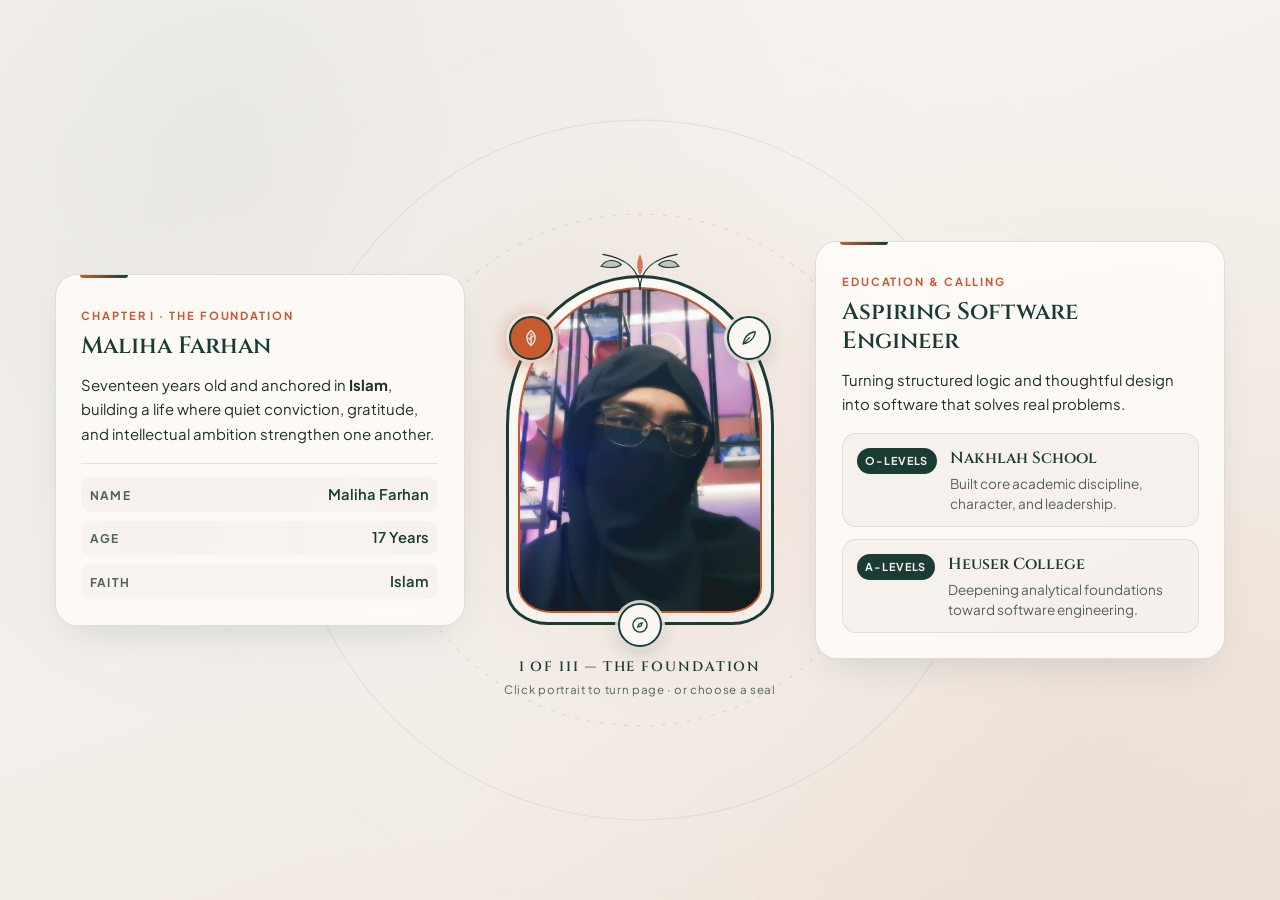
==== commit 5abba53c: "Add files via upload" ====
--- a/index.html
+++ b/index.html
@@ -1,153 +1,325 @@
 <!DOCTYPE html>
 <html lang="en">
 <head>
-  <meta charset="UTF-8">
-  <meta name="viewport" content="width=device-width, initial-scale=1.0">
-  <title>Pattern Memory Game</title>
-  <link rel="stylesheet" href="style.css">
+  <meta charset="UTF-8" />
+  <meta name="viewport" content="width=device-width, initial-scale=1.0" />
+  <title>Maliha Farhan — Central Hub Portfolio</title>
+  <meta
+    name="description"
+    content="Interactive radial portfolio of Maliha Farhan — Foundation, Archives, and Story &amp; Horizon."
+  />
+
+  <!-- Google Fonts: Cinzel for headings & Plus Jakarta Sans for body -->
+  <link rel="preconnect" href="https://fonts.googleapis.com" />
+  <link rel="preconnect" href="https://fonts.gstatic.com" crossorigin />
+  <link
+    href="https://fonts.googleapis.com/css2?family=Cinzel:wght@500;600;700&amp;family=Plus+Jakarta+Sans:ital,wght@0,400;0,500;0,600;0,700;1,400&amp;display=swap"
+    rel="stylesheet"
+  />
+
+  <link rel="stylesheet" href="style.css" />
 </head>
 <body>
-
-  <!--
-    OFFLINE NOTE: nothing here loads from the network. Styling is the local
-    style.css, logic is the local script.js, and all four sounds (bubbly click,
-    3s timer beep, cheerful, disappointing) are synthesized in script.js with the
-    Web Audio API, so there are no audio files or CDNs to host.
-  -->
-
-  <!-- ===== START SCREEN ===== -->
-  <div id="start-screen" class="overlay">
-    <div class="overlay-card">
-      <h1>🧠 Pattern Memory</h1>
-      <p class="tagline">How sharp is your memory?</p>
-      <!-- Saved game (shown only when progress was saved) -->
-      <div id="resume-panel" class="resume-panel hidden">
-        <p id="resume-info"></p>
-        <div class="resume-actions">
-          <button id="resume-saved-btn" class="btn-primary">Resume Game</button>
-          <button id="discard-saved-btn" class="btn-secondary">Discard</button>
-        </div>
+  <!-- Subtle architectural radial rings behind the hub -->
+  <div class="ambient-orbits" aria-hidden="true">
+    <svg class="orbit-svg" viewBox="0 0 900 900" fill="none" xmlns="http://www.w3.org/2000/svg">
+      <circle cx="450" cy="450" r="245" stroke="currentColor" stroke-opacity="0.11" stroke-width="1" stroke-dasharray="4 8" />
+      <circle cx="450" cy="450" r="335" stroke="currentColor" stroke-opacity="0.07" stroke-width="1" />
+      <circle cx="450" cy="450" r="425" stroke="currentColor" stroke-opacity="0.05" stroke-width="1" stroke-dasharray="2 10" />
+    </svg>
+  </div>
+
+  <!-- Central Hub & Radial Canvas (No top navbar or conventional menu) -->
+  <main class="radial-canvas" id="radial-canvas" data-active-chapter="foundation">
+
+    <!-- LEFT ORBITAL WING -->
+    <section class="panel-wing panel-wing--left" aria-label="Left story wing">
+      <!-- Panel 1 Left: Core Identity -->
+      <article
+        class="orbit-card is-active"
+        data-chapter-panel="foundation"
+        data-side="left"
+        aria-hidden="false"
+      >
+        <span class="card-eyebrow">Chapter I &middot; The Foundation</span>
+        <h1 class="card-heading">Maliha Farhan</h1>
+        <p class="card-lead">
+          Seventeen years old and anchored in <strong>Islam</strong>, building a life where quiet conviction,
+          gratitude, and intellectual ambition strengthen one another.
+        </p>
+
+        <dl class="fact-grid">
+          <div class="fact-row">
+            <dt>Name</dt>
+            <dd>Maliha Farhan</dd>
+          </div>
+          <div class="fact-row">
+            <dt>Age</dt>
+            <dd>17 Years</dd>
+          </div>
+          <div class="fact-row">
+            <dt>Faith</dt>
+            <dd>Islam</dd>
+          </div>
+        </dl>
+      </article>
+
+      <!-- Panel 2 Left: Honours & Craft -->
+      <article
+        class="orbit-card"
+        data-chapter-panel="archives"
+        data-side="left"
+        aria-hidden="true"
+      >
+        <span class="card-eyebrow">Chapter II &middot; The Archives</span>
+        <h2 class="card-heading">Honours &amp; Craft</h2>
+        <p class="card-lead">
+          Years of consistency inside and beyond the classroom—leading peers, articulating ideas, and writing with purpose.
+        </p>
+
+        <ul class="archive-list">
+          <li>
+            <strong>20+ High-Achiever Awards</strong>
+            <span>Sustained academic distinction across school terms.</span>
+          </li>
+          <li>
+            <strong>Head Girl</strong>
+            <span>Entrusted with student leadership, example, and responsibility.</span>
+          </li>
+          <li>
+            <strong>3rd Place in Creative Writing</strong>
+            <span>Honoured for expressive storytelling and clarity of voice.</span>
+          </li>
+          <li>
+            <strong>Debating &amp; Teaching Skills</strong>
+            <span>Persuasive public speaking paired with patient peer mentorship.</span>
+          </li>
+        </ul>
+      </article>
+
+      <!-- Panel 3 Left: Origin Story -->
+      <article
+        class="orbit-card"
+        data-chapter-panel="horizon"
+        data-side="left"
+        aria-hidden="true"
+      >
+        <span class="card-eyebrow">Chapter III &middot; The Story</span>
+        <h2 class="card-heading">The Spark Within</h2>
+
+        <blockquote class="story-quote">
+          <p>
+            From my grandmother&rsquo;s words at my birth grew a lifelong resolve—not to shrink under doubt,
+            but to rise through character, learning, and quiet strength.
+          </p>
+        </blockquote>
+
+        <p class="card-body">
+          Every milestone since has carried one steady conviction: to prove that <strong>girls are equal to boys</strong>—not
+          by setting aside our values, but by standing tall within them and excelling across every arena we enter.
+        </p>
+      </article>
+    </section>
+
+    <!-- CENTERPIECE ANCHOR: Always Visible Botanical-Arch Portrait -->
+    <div class="centerpiece-stage">
+      <div
+        id="hub-centerpiece"
+        class="hub-centerpiece"
+        data-chapter="foundation"
+      >
+        <!-- Decorative botanical sprigs flanking the arch -->
+        <svg class="botanical-crest botanical-crest--top" viewBox="0 0 220 56" fill="none" aria-hidden="true">
+          <path d="M110 48C110 26 94 14 70 10" stroke="currentColor" stroke-width="1.4" stroke-linecap="round" />
+          <path d="M110 48C110 26 126 14 150 10" stroke="currentColor" stroke-width="1.4" stroke-linecap="round" />
+          <path d="M90 21C82 14 73 16 68 23C77 25 85 25 90 21Z" fill="currentColor" fill-opacity="0.22" stroke="currentColor" stroke-width="1.1" />
+          <path d="M130 21C138 14 147 16 152 23C143 25 135 25 130 21Z" fill="currentColor" fill-opacity="0.22" stroke="currentColor" stroke-width="1.1" />
+          <path d="M110 10C106 18 106 26 110 33C114 26 114 18 110 10Z" fill="#C85A32" fill-opacity="0.78" />
+        </svg>
+
+        <!-- Direct Portrait Button: Click to cycle chapters 1 -> 2 -> 3 -->
+        <button
+          type="button"
+          id="photo-cycle-btn"
+          class="arch-trigger"
+          aria-label="Maliha Farhan portrait. Click to cycle to the next chapter."
+        >
+          <span class="arch-outer-ring">
+            <span class="arch-inner-frame">
+              <img
+                src="maliha.jpg"
+                alt="Portrait of Maliha Farhan in hijab and glasses"
+                class="center-photo"
+                id="center-photo"
+              />
+            </span>
+          </span>
+        </button>
+
+        <!-- Orbital Emblem 1: Botanical Seal -> Panel 1 (Foundation) -->
+        <button
+          type="button"
+          class="orbital-emblem orbital-emblem--foundation is-active"
+          data-target="foundation"
+          aria-label="Jump to Chapter I: The Foundation"
+          aria-pressed="true"
+          title="I · The Foundation"
+        >
+          <svg viewBox="0 0 24 24" fill="none" aria-hidden="true">
+            <path d="M12 3C7.5 6.8 6 11.4 8 15.8C9.3 18.7 11 20.1 12 21C13 20.1 14.7 18.7 16 15.8C18 11.4 16.5 6.8 12 3Z" stroke="currentColor" stroke-width="1.6" stroke-linejoin="round" />
+            <path d="M12 7V19" stroke="currentColor" stroke-width="1.5" stroke-linecap="round" />
+            <path d="M12 12L15 9.5M12 14.8L9 12.2" stroke="currentColor" stroke-width="1.4" stroke-linecap="round" />
+          </svg>
+          <span class="emblem-tag">I &middot; Foundation</span>
+        </button>
+
+        <!-- Orbital Emblem 2: Quill Seal -> Panel 2 (Archives) -->
+        <button
+          type="button"
+          class="orbital-emblem orbital-emblem--archives"
+          data-target="archives"
+          aria-label="Jump to Chapter II: The Archives"
+          aria-pressed="false"
+          title="II · The Archives"
+        >
+          <svg viewBox="0 0 24 24" fill="none" aria-hidden="true">
+            <path d="M19.5 4.5C14.2 5 9.2 8.4 6.6 13.7L5 19L10.3 17.4C15.6 14.8 19 9.8 19.5 4.5Z" stroke="currentColor" stroke-width="1.6" stroke-linejoin="round" />
+            <path d="M5 19L12.5 11.5" stroke="currentColor" stroke-width="1.5" stroke-linecap="round" />
+          </svg>
+          <span class="emblem-tag">II &middot; Archives</span>
+        </button>
+
+        <!-- Orbital Emblem 3: Compass Seal -> Panel 3 (Story & Horizon) -->
+        <button
+          type="button"
+          class="orbital-emblem orbital-emblem--horizon"
+          data-target="horizon"
+          aria-label="Jump to Chapter III: The Story &amp; Horizon"
+          aria-pressed="false"
+          title="III · Story &amp; Horizon"
+        >
+          <svg viewBox="0 0 24 24" fill="none" aria-hidden="true">
+            <circle cx="12" cy="12" r="8.5" stroke="currentColor" stroke-width="1.6" />
+            <polygon points="14.8,9.2 13.2,13.2 9.2,14.8 10.8,10.8" fill="currentColor" fill-opacity="0.24" stroke="currentColor" stroke-width="1.4" stroke-linejoin="round" />
+          </svg>
+          <span class="emblem-tag">III &middot; Horizon</span>
+        </button>
       </div>
 
-      <!-- Stage selection -->
-      <fieldset class="stage-picker">
-        <legend>Choose a stage</legend>
-        <div class="stage-cards" role="radiogroup" aria-label="Stage">
-          <button type="button" class="stage-card" role="radio" aria-checked="false" data-stage="easy">
-            <span class="stage-name">Easy</span>
-            <span class="stage-dots" aria-hidden="true"><i class="color-electric"></i><i class="color-hotpink"></i><i class="color-neon"></i></span>
-            <span class="stage-info">3 colors</span>
-            <span class="stage-best">🏆 <strong id="best-easy">0</strong></span>
-          </button>
-          <button type="button" class="stage-card" role="radio" aria-checked="true" data-stage="medium">
-            <span class="stage-name">Medium</span>
-            <span class="stage-dots" aria-hidden="true"><i class="color-electric"></i><i class="color-hotpink"></i><i class="color-neon"></i><i class="color-sunbeam"></i></span>
-            <span class="stage-info">4 colors</span>
-            <span class="stage-best">🏆 <strong id="best-medium">0</strong></span>
-          </button>
-          <button type="button" class="stage-card" role="radio" aria-checked="false" data-stage="hard">
-            <span class="stage-name">Hard</span>
-            <span class="stage-dots" aria-hidden="true"><i class="color-electric"></i><i class="color-hotpink"></i><i class="color-neon"></i><i class="color-sunbeam"></i><i class="color-volt"></i><i class="color-white"></i></span>
-            <span class="stage-info">6 colors</span>
-            <span class="stage-best">🏆 <strong id="best-hard">0</strong></span>
-          </button>
-        </div>
-      </fieldset>
-      <button id="start-btn" class="btn-start">Start New Game</button>
-    </div>
-  </div>
-
-  <!-- ===== TOP CONTROL BAR ===== -->
-  <header id="top-bar" class="hidden">
-    <div id="timer">00:15</div>
-    <div id="counter">
-      <span>Score: <strong id="score-value">0</strong></span>
-      <span class="round-label">Round <strong id="round-value">1</strong>/10</span>
-    </div>
-    <div id="controls">
-      <button id="pause-play" class="btn-icon" title="Pause / Resume">⏸️</button>
-      <button id="main-menu" class="btn-menu" title="Main Menu">☰ Menu</button>
-      <button id="quit" class="btn-quit" title="Quit">✕</button>
-    </div>
-  </header>
-
-  <!-- ===== MAIN GAME AREA ===== -->
-  <main id="game-area" class="hidden">
-
-    <!-- Phase label -->
-    <div id="phase-label">Memorize the pattern!</div>
-
-    <!-- Sequence display (memorization phase) -->
-    <div id="sequence-display"></div>
-
-    <!-- User input (guessing phase) -->
-    <div id="input-container" class="hidden">
-      <p id="input-prompt">Reproduce the pattern:</p>
-      <div id="user-sequence-preview"></div>
-      <div id="color-buttons"></div>
-      <div id="input-actions">
-        <button id="undo-btn" class="btn-secondary" disabled>↩ Undo</button>
-        <button id="submit-btn" class="btn-submit" disabled>Submit</button>
+      <!-- Integrated Plinth Caption (Not a navbar) -->
+      <div class="hub-plinth" aria-live="polite">
+        <p class="plinth-chapter" id="plinth-chapter">I of III &mdash; The Foundation</p>
+        <p class="plinth-hint">Click portrait to turn page &middot; or choose a seal</p>
       </div>
     </div>
 
-    <!-- Round result flash -->
-    <div id="round-result" class="hidden">
-      <span id="result-icon"></span>
-      <span id="result-text"></span>
-    </div>
+    <!-- RIGHT ORBITAL WING -->
+    <section class="panel-wing panel-wing--right" aria-label="Right story wing">
+      <!-- Panel 1 Right: Education & Vision -->
+      <article
+        class="orbit-card is-active"
+        data-chapter-panel="foundation"
+        data-side="right"
+        aria-hidden="false"
+      >
+        <span class="card-eyebrow">Education &amp; Calling</span>
+        <h2 class="card-heading">Aspiring Software Engineer</h2>
+        <p class="card-lead">
+          Turning structured logic and thoughtful design into software that solves real problems.
+        </p>
+
+        <div class="timeline-stack">
+          <div class="milestone-item">
+            <span class="milestone-badge">O-Levels</span>
+            <div>
+              <h3>Nakhlah School</h3>
+              <p>Built core academic discipline, character, and leadership.</p>
+            </div>
+          </div>
+          <div class="milestone-item">
+            <span class="milestone-badge">A-Levels</span>
+            <div>
+              <h3>Heuser College</h3>
+              <p>Deepening analytical foundations toward software engineering.</p>
+            </div>
+          </div>
+        </div>
+      </article>
+
+      <!-- Panel 2 Right: Personal Dedication -->
+      <article
+        class="orbit-card"
+        data-chapter-panel="archives"
+        data-side="right"
+        aria-hidden="true"
+      >
+        <span class="card-eyebrow">Devotion at Home</span>
+        <h2 class="card-heading">Personal Dedication</h2>
+        <p class="card-lead">
+          Achievement means little without service to the people who stand beside you every day.
+        </p>
+
+        <ul class="archive-list">
+          <li>
+            <strong>Excel Data Support for Father</strong>
+            <span>Organizing spreadsheets and structured data with accuracy.</span>
+          </li>
+          <li>
+            <strong>University Assignment Aid for Mother</strong>
+            <span>Assisting with research, formatting, and academic coursework.</span>
+          </li>
+          <li>
+            <strong>Tutoring Younger Sister</strong>
+            <span>Guiding lessons patiently while nurturing confidence.</span>
+          </li>
+          <li>
+            <strong>Household Chores &amp; A-Levels</strong>
+            <span>Balancing daily home responsibilities seamlessly alongside studies.</span>
+          </li>
+        </ul>
+      </article>
+
+      <!-- Panel 3 Right: Horizons & Homework 7 -->
+      <article
+        class="orbit-card"
+        data-chapter-panel="horizon"
+        data-side="right"
+        aria-hidden="true"
+      >
+        <span class="card-eyebrow">The Horizon &amp; Work</span>
+        <h2 class="card-heading">Courage in Motion</h2>
+
+        <ul class="horizon-pills" aria-label="Personal aspirations">
+          <li>Academic Excellence</li>
+          <li>Horse-Riding Observing Parda</li>
+          <li>Driving Independently</li>
+          <li>Supporting My Family</li>
+          <li>Studying Abroad</li>
+        </ul>
+
+        <p class="card-body">
+          Strength and modesty belong together—from the saddle while observing parda to independent roads,
+          global classrooms, and building a dependable future for my family.
+        </p>
+
+        <a
+          class="hw-link"
+          href="https://maliha-farhan.github.io/Heuser/"
+          target="_blank"
+          rel="noopener noreferrer"
+        >
+          <span class="hw-link-copy">
+            <span class="hw-link-label">Featured Project</span>
+            <span class="hw-link-title">Visit Homework 7 Website</span>
+          </span>
+          <span class="hw-link-arrow" aria-hidden="true">&#8599;</span>
+        </a>
+      </article>
+    </section>
+
   </main>
 
-  <!-- ===== PAUSE OVERLAY ===== -->
-  <div id="pause-overlay" class="overlay hidden">
-    <div class="overlay-card">
-      <h2>⏸️ Paused</h2>
-      <p>Take your time.</p>
-      <button id="resume-btn" class="btn-primary">Resume</button>
-    </div>
-  </div>
-
-  <!-- ===== QUIT CONFIRM OVERLAY ===== -->
-  <div id="quit-overlay" class="overlay hidden">
-    <div class="overlay-card">
-      <h2>🚪 Quit Game?</h2>
-      <p>This game will end and your score so far will be final.</p>
-      <div class="confirm-actions">
-        <button id="quit-confirm" class="btn-quit-confirm">Yes, Quit</button>
-        <button id="quit-cancel" class="btn-secondary">Cancel</button>
-      </div>
-    </div>
-  </div>
-
-  <!-- ===== END-GAME OVERLAY ===== -->
-  <div id="end-screen" class="overlay hidden">
-    <div class="overlay-card" id="end-card">
-      <h2 id="end-title">Game Over</h2>
-      <p id="end-feedback"></p>
-      <div class="end-stats">
-        <div class="stat-box">
-          <span class="stat-number" id="end-score">0</span>
-          <span class="stat-label">Final Score</span>
-        </div>
-        <div class="stat-box">
-          <span class="stat-number" id="end-high">0</span>
-          <span class="stat-label" id="end-high-label">Stage Best</span>
-        </div>
-      </div>
-      <div id="new-high-score-badge" class="hidden">🎉 New High Score!</div>
-      <div class="hs-board">
-        <h3>High scores</h3>
-        <div class="hs-row">
-          <div class="hs-cell" data-stage="easy"><span class="hs-label">Easy</span><span class="hs-value" id="hs-end-easy">0</span></div>
-          <div class="hs-cell" data-stage="medium"><span class="hs-label">Medium</span><span class="hs-value" id="hs-end-medium">0</span></div>
-          <div class="hs-cell" data-stage="hard"><span class="hs-label">Hard</span><span class="hs-value" id="hs-end-hard">0</span></div>
-        </div>
-      </div>
-      <button id="play-again-btn" class="btn-start">Play Again</button>
-      <button id="menu-btn" class="btn-secondary">Main Menu</button>
-    </div>
-  </div>
-
   <script src="script.js"></script>
+<script type="module" src="https://static.cloudflareinsights.com/beacon.min.js/vce701823e78c4301a35b7e07294d87301792088814092" integrity="sha512-UKNk8GbxkABxKcXYuLkO16EleLGUkcvJWtpSNmExE0Too3ZaFAxTscNWEc1OdAv5/BikHawapSCaiD2XCmp+Bw==" data-cf-beacon='{"version":"2024.11.0","token":"1954b47c125f43f8b4338b3c4f804e4f","spa":2}' crossorigin="anonymous"></script>
 </body>
 </html>
--- a/style.css
+++ b/style.css
@@ -1,699 +1,855 @@
-/* ===================================================
-   Pattern Memory Game – style.css
-   Palette: pitch-black, dark-amethyst, porcelain,
-            salmon, burnt-peach
-   + Audio-synced visual feedback animations
-   =================================================== */
-
-/* ---------- Reset & Base ---------- */
-*, *::before, *::after {
+/* ==========================================================================
+   Maliha Farhan — Central Hub & Radial Canvas Stylesheet
+   Palette: Deep Emerald (#1A3C34), Warm Terracotta (#C85A32), Muted Sand (#F4EFEA)
+   Typography: Cinzel (Headings) & Plus Jakarta Sans (Body)
+   ========================================================================== */
+
+:root {
+  --emerald: #1A3C34;
+  --emerald-deep: #112822;
+  --emerald-soft: rgba(26, 60, 52, 0.12);
+  --terracotta: #C85A32;
+  --terracotta-warm: #D9724B;
+  --terracotta-soft: rgba(200, 90, 50, 0.14);
+  --sand: #F4EFEA;
+  --sand-elevated: rgba(255, 252, 248, 0.84);
+  --ink: #1F2E2A;
+  --ink-muted: #52625D;
+
+  --font-display: 'Cinzel', Georgia, 'Times New Roman', serif;
+  --font-body: 'Plus Jakarta Sans', -apple-system, BlinkMacSystemFont, 'Segoe UI', sans-serif;
+
+  --arch-outer-radius: 50% 50% 42px 42px / 43% 43% 34px 34px;
+  --arch-inner-radius: 50% 50% 34px 34px / 43% 43% 26px 26px;
+
+  --transition-card: 460ms cubic-bezier(0.22, 1, 0.36, 1);
+  --transition-hub: 520ms cubic-bezier(0.22, 1, 0.36, 1);
+}
+
+*,
+*::before,
+*::after {
   box-sizing: border-box;
   margin: 0;
   padding: 0;
 }
 
-:root {
-  /* ── Core Palette ── */
-  --bg:          #131200;
-  --surface:     #241e4e;
-  --surface-alt: #2f2862;
-  --text:        #fbfef9;
-  --text-dim:    #b0aec4;
-  --accent:      #e9806e;
-  --accent-alt:  #ec7357;
-  --accent-glow: rgba(233,128,110,.3);
-
-  --success:     #2ecc71;
-  --success-glow:rgba(46,204,113,.3);
-  --danger:      #e74c3c;
-  --danger-glow: rgba(231,76,60,.3);
-
-  --radius: 14px;
-  --transition: .3s ease;
-
-  /* ── Guessing Colors ── */
-  --gc-electric:  #00e5ff;
-  --gc-neon:      #ccff00;
-  --gc-hotpink:   #ff2d95;
-  --gc-white:     #ffffff;
-  --gc-volt:      #a855f7;
-  --gc-sunbeam:   #ffb300;
-}
-
-html { font-size: 16px; }
-
-@media (prefers-reduced-motion: reduce) {
-  *, *::before, *::after {
-    animation-duration: .01ms !important;
-    animation-iteration-count: 1 !important;
-    transition-duration: .01ms !important;
-  }
-}
-
+html,
 body {
-  font-family: 'Segoe UI', system-ui, -apple-system, sans-serif;
-  background: var(--bg);
-  color: var(--text);
-  min-height: 100vh;
-  display: flex;
-  flex-direction: column;
+  min-height: 100%;
+  background-color: var(--sand);
+  color: var(--ink);
+  font-family: var(--font-body);
+  line-height: 1.6;
+  -webkit-font-smoothing: antialiased;
   overflow-x: hidden;
 }
 
-/* ---------- Utility ---------- */
-.hidden { display: none !important; }
-
-/* ---------- Buttons (global) ---------- */
-button {
-  cursor: pointer;
-  border: none;
-  font-family: inherit;
-  font-size: .95rem;
-  transition: transform var(--transition), background var(--transition), box-shadow var(--transition);
-}
-button:active { transform: scale(.95); }
-
-/* Click-feedback ripple (syncs with bubbly click sound) */
-button.click-flash {
-  animation: btnFlash .25s ease;
-}
-
-.btn-primary {
-  background: var(--accent);
-  color: var(--bg);
-  padding: .75rem 2rem;
-  border-radius: 50px;
-  font-weight: 600;
-  letter-spacing: .02em;
-  box-shadow: 0 4px 20px var(--accent-glow);
-}
-.btn-primary:hover { background: var(--accent-alt); }
-
-.btn-start {
-  background: var(--success);
-  color: var(--bg);
-  padding: .75rem 2rem;
-  border-radius: 50px;
-  font-weight: 700;
-  letter-spacing: .02em;
-  box-shadow: 0 4px 20px var(--success-glow);
-}
-.btn-start:hover { background: #27ae60; }
-
-.btn-submit {
-  background: var(--accent-alt);
-  color: var(--bg);
-  padding: .65rem 1.8rem;
-  border-radius: 50px;
-  font-weight: 600;
-  box-shadow: 0 4px 16px var(--accent-glow);
-}
-.btn-submit:hover { background: var(--accent); }
-.btn-submit:disabled {
-  opacity: .45;
-  cursor: not-allowed;
-}
-
-.btn-secondary {
-  background: var(--surface-alt);
-  color: var(--text);
-  padding: .65rem 1.5rem;
-  border-radius: 50px;
-  font-weight: 500;
-}
-.btn-secondary:hover { background: #3a3480; }
-.btn-secondary:disabled {
-  opacity: .45;
-  cursor: not-allowed;
-}
-
-.btn-icon {
-  background: var(--surface-alt);
-  color: var(--text);
-  width: 42px;
-  height: 42px;
-  border-radius: 12px;
-  display: inline-flex;
-  align-items: center;
-  justify-content: center;
-  font-size: 1.15rem;
-}
-.btn-icon:hover { background: #3a3480; }
-
-.btn-menu {
-  background: var(--success);
-  color: var(--bg);
-  padding: .45rem 1rem;
-  border-radius: 12px;
-  font-weight: 700;
-  font-size: .85rem;
-  letter-spacing: .02em;
-  box-shadow: 0 3px 12px var(--success-glow);
-}
-.btn-menu:hover { background: #27ae60; }
-
-.btn-quit {
-  background: var(--danger);
-  color: #fff;
-  width: 42px;
-  height: 42px;
-  border-radius: 12px;
-  display: inline-flex;
-  align-items: center;
-  justify-content: center;
-  font-size: 1.3rem;
-  font-weight: 700;
-  box-shadow: 0 3px 12px var(--danger-glow);
-}
-.btn-quit:hover { background: #c0392b; }
-
-.btn-quit-confirm {
-  background: var(--danger);
-  color: #fff;
-  padding: .65rem 1.5rem;
-  border-radius: 50px;
-  font-weight: 600;
-  box-shadow: 0 4px 16px var(--danger-glow);
-}
-.btn-quit-confirm:hover { background: #c0392b; }
-
-.confirm-actions {
-  display: flex;
-  gap: 1rem;
-  justify-content: center;
-  margin-top: 1.2rem;
-}
-
-/* ===================================================
-   OVERLAYS
-   =================================================== */
-.overlay {
+body {
+  background-image:
+    radial-gradient(circle at 50% 48%, rgba(200, 90, 50, 0.085) 0%, rgba(244, 239, 234, 0.4) 36%, transparent 68%),
+    radial-gradient(circle at 18% 18%, rgba(26, 60, 52, 0.06) 0%, transparent 45%),
+    radial-gradient(circle at 82% 82%, rgba(200, 90, 50, 0.06) 0%, transparent 48%),
+    linear-gradient(160deg, #F7F3EE 0%, #F4EFEA 55%, #EDE5DC 100%);
+  position: relative;
+}
+
+/* Subtle architectural radial orbit rings centered behind the viewport */
+.ambient-orbits {
   position: fixed;
   inset: 0;
+  display: grid;
+  place-items: center;
+  pointer-events: none;
+  z-index: 0;
+  color: var(--emerald);
+  overflow: hidden;
+}
+
+.orbit-svg {
+  width: min(94vw, 940px);
+  height: min(94vw, 940px);
+  animation: slowOrbitSpin 90s linear infinite;
+}
+
+@keyframes slowOrbitSpin {
+  from { transform: rotate(0deg); }
+  to { transform: rotate(360deg); }
+}
+
+/* ==========================================================================
+   Radial Canvas Layout — Locks Photo Strictly in Dead Center
+   ========================================================================== */
+
+.radial-canvas {
+  position: relative;
+  z-index: 1;
+  min-height: 100dvh;
+  width: 100%;
+  max-width: 1400px;
+  margin: 0 auto;
+  padding: clamp(1.25rem, 2.5vw, 2.5rem) clamp(1.25rem, 3vw, 3rem);
+  display: grid;
+  grid-template-columns: minmax(270px, 1fr) auto minmax(270px, 1fr);
+  place-items: center;
+  gap: clamp(1.4rem, 3.2vw, 3.4rem);
+}
+
+/* ==========================================================================
+   Centerpiece Botanical-Arch Portrait Hub
+   ========================================================================== */
+
+.centerpiece-stage {
+  position: relative;
+  display: grid;
+  place-items: center;
+  z-index: 3;
+}
+
+.hub-centerpiece {
+  position: relative;
+  width: clamp(210px, min(21vw, 31dvh), 292px);
+  aspect-ratio: 3 / 3.9;
+  display: block;
+  transition: transform var(--transition-hub);
+}
+
+.hub-centerpiece.is-shifting {
+  transform: scale(1.035);
+}
+
+/* Botanical sprig crowning the arch */
+.botanical-crest {
+  position: absolute;
+  left: 50%;
+  transform: translateX(-50%);
+  pointer-events: none;
+  z-index: 4;
+  color: var(--emerald);
+  transition: color var(--transition-hub), transform var(--transition-hub);
+}
+
+.botanical-crest--top {
+  top: -30px;
+  width: 76%;
+  height: auto;
+}
+
+/* Clickable photo frame button */
+.arch-trigger {
+  appearance: none;
+  background: none;
+  border: none;
+  padding: 0;
+  width: 100%;
+  height: 100%;
+  cursor: pointer;
+  display: block;
+  border-radius: var(--arch-outer-radius);
+  position: absolute;
+  inset: 0;
+  outline: none;
+  transition: transform 320ms cubic-bezier(0.22, 1, 0.36, 1);
+}
+
+.arch-trigger:hover {
+  transform: translateY(-3px) scale(1.012);
+}
+
+.arch-trigger:active {
+  transform: scale(0.988);
+}
+
+.arch-trigger:focus-visible {
+  box-shadow: 0 0 0 4px var(--sand), 0 0 0 7px var(--terracotta);
+}
+
+/* Double-layered Emerald & Terracotta Arch Border + Breathing Glow */
+.arch-outer-ring {
+  display: block;
+  width: 100%;
+  height: 100%;
+  padding: 9px;
+  border-radius: var(--arch-outer-radius);
+  border: 3px solid var(--emerald);
+  background: linear-gradient(155deg, rgba(255, 252, 248, 0.92), rgba(244, 239, 234, 0.78));
+  transition:
+    border-color var(--transition-hub),
+    background var(--transition-hub),
+    box-shadow var(--transition-hub);
+  animation: breathingGlowFoundation 4.8s ease-in-out infinite;
+}
+
+.arch-inner-frame {
+  display: block;
+  position: relative;
+  width: 100%;
+  height: 100%;
+  border-radius: var(--arch-inner-radius);
+  border: 2.5px solid var(--terracotta);
+  overflow: hidden;
+  background: linear-gradient(170deg, #21483E 0%, #16322B 60%, #2C201B 100%);
+  box-shadow: inset 0 0 0 2px rgba(26, 60, 52, 0.35);
+  transition: border-color var(--transition-hub);
+}
+
+.center-photo {
+  position: absolute;
+  inset: 0;
+  z-index: 2;
+  width: 100%;
+  height: 100%;
+  display: block;
+  object-fit: cover;
+  object-position: 42% 35%;
+  transition: transform 600ms cubic-bezier(0.22, 1, 0.36, 1), filter 450ms ease;
+}
+
+.arch-trigger:hover .center-photo {
+  transform: scale(1.03);
+}
+
+/* ==========================================================================
+   Chapter-Synced Centerpiece Visual States (data-chapter)
+   ========================================================================== */
+
+/* Chapter 1: Foundation */
+.hub-centerpiece[data-chapter="foundation"] .arch-outer-ring {
+  border-color: var(--emerald);
+  animation-name: breathingGlowFoundation;
+}
+
+.hub-centerpiece[data-chapter="foundation"] .arch-inner-frame {
+  border-color: var(--terracotta);
+}
+
+/* Chapter 2: Archives */
+.hub-centerpiece[data-chapter="archives"] .arch-outer-ring {
+  border-color: var(--terracotta);
+  animation-name: breathingGlowArchives;
+}
+
+.hub-centerpiece[data-chapter="archives"] .arch-inner-frame {
+  border-color: var(--emerald);
+}
+
+.hub-centerpiece[data-chapter="archives"] .botanical-crest {
+  color: var(--terracotta);
+  transform: translateX(-50%) scale(1.04);
+}
+
+/* Chapter 3: Story & Horizon */
+.hub-centerpiece[data-chapter="horizon"] .arch-outer-ring {
+  border-color: var(--emerald-deep);
+  background: linear-gradient(155deg, rgba(250, 241, 234, 0.96), rgba(235, 224, 214, 0.86));
+  animation-name: breathingGlowHorizon;
+}
+
+.hub-centerpiece[data-chapter="horizon"] .arch-inner-frame {
+  border-color: var(--terracotta-warm);
+}
+
+.hub-centerpiece[data-chapter="horizon"] .botanical-crest {
+  color: var(--emerald);
+  transform: translateX(-50%) translateY(-2px);
+}
+
+@keyframes breathingGlowFoundation {
+  0%, 100% {
+    box-shadow:
+      0 14px 36px -8px rgba(26, 60, 52, 0.24),
+      0 0 0 1px rgba(200, 90, 50, 0.18),
+      0 0 26px 2px rgba(200, 90, 50, 0.16);
+  }
+  50% {
+    box-shadow:
+      0 18px 44px -6px rgba(26, 60, 52, 0.34),
+      0 0 0 6px rgba(200, 90, 50, 0.1),
+      0 0 42px 8px rgba(200, 90, 50, 0.26);
+  }
+}
+
+@keyframes breathingGlowArchives {
+  0%, 100% {
+    box-shadow:
+      0 14px 36px -8px rgba(200, 90, 50, 0.28),
+      0 0 0 1px rgba(26, 60, 52, 0.22),
+      0 0 28px 2px rgba(200, 90, 50, 0.22);
+  }
+  50% {
+    box-shadow:
+      0 18px 46px -6px rgba(200, 90, 50, 0.38),
+      0 0 0 6px rgba(26, 60, 52, 0.12),
+      0 0 46px 10px rgba(200, 90, 50, 0.3);
+  }
+}
+
+@keyframes breathingGlowHorizon {
+  0%, 100% {
+    box-shadow:
+      0 14px 38px -8px rgba(17, 40, 34, 0.32),
+      0 0 0 2px rgba(200, 90, 50, 0.24),
+      0 0 30px 4px rgba(26, 60, 52, 0.2);
+  }
+  50% {
+    box-shadow:
+      0 20px 50px -6px rgba(17, 40, 34, 0.4),
+      0 0 0 7px rgba(200, 90, 50, 0.15),
+      0 0 48px 10px rgba(200, 90, 50, 0.28);
+  }
+}
+
+/* ==========================================================================
+   Orbital Emblems (Interactive Frame-Mounted Seals — No Navbar)
+   ========================================================================== */
+
+.orbital-emblem {
+  position: absolute;
+  z-index: 5;
+  width: 44px;
+  height: 44px;
+  border-radius: 50%;
+  border: 2px solid var(--emerald);
+  background: #FAF6F1;
+  color: var(--emerald);
+  display: grid;
+  place-items: center;
+  cursor: pointer;
+  box-shadow: 0 6px 18px rgba(26, 60, 52, 0.18), 0 0 0 3px rgba(244, 239, 234, 0.85);
+  transition:
+    transform 280ms cubic-bezier(0.22, 1, 0.36, 1),
+    background-color 260ms ease,
+    border-color 260ms ease,
+    color 260ms ease,
+    box-shadow 260ms ease;
+}
+
+.orbital-emblem svg {
+  width: 20px;
+  height: 20px;
+}
+
+/* Exact geometric perimeter placement straddling the arch outline */
+.orbital-emblem--foundation {
+  top: 18%;
+  left: 9.3%;
+  transform: translate(-50%, -50%);
+}
+
+.orbital-emblem--archives {
+  top: 18%;
+  left: 90.7%;
+  transform: translate(-50%, -50%);
+}
+
+.orbital-emblem--horizon {
+  top: 100%;
+  left: 50%;
+  transform: translate(-50%, -50%);
+}
+
+.orbital-emblem:hover,
+.orbital-emblem:focus-visible {
+  outline: none;
+  border-color: var(--terracotta);
+  color: var(--terracotta);
+  box-shadow: 0 8px 22px rgba(200, 90, 50, 0.28), 0 0 0 4px rgba(244, 239, 234, 0.95);
+}
+
+.orbital-emblem--foundation:hover,
+.orbital-emblem--foundation:focus-visible,
+.orbital-emblem--archives:hover,
+.orbital-emblem--archives:focus-visible,
+.orbital-emblem--horizon:hover,
+.orbital-emblem--horizon:focus-visible {
+  transform: translate(-50%, -50%) scale(1.12);
+}
+
+.orbital-emblem.is-active {
+  background: var(--terracotta);
+  border-color: var(--emerald);
+  color: var(--sand);
+  box-shadow:
+    0 8px 22px rgba(200, 90, 50, 0.34),
+    0 0 0 3px var(--sand),
+    0 0 18px rgba(200, 90, 50, 0.36);
+}
+
+/* Subtle floating tooltip label on hover/focus */
+.emblem-tag {
+  position: absolute;
+  bottom: calc(100% + 9px);
+  left: 50%;
+  transform: translateX(-50%) translateY(4px);
+  white-space: nowrap;
+  padding: 0.28rem 0.65rem;
+  border-radius: 999px;
+  background: var(--emerald);
+  color: var(--sand);
+  font-size: 0.68rem;
+  font-weight: 600;
+  letter-spacing: 0.08em;
+  text-transform: uppercase;
+  opacity: 0;
+  pointer-events: none;
+  box-shadow: 0 6px 14px rgba(17, 40, 34, 0.2);
+  transition: opacity 200ms ease, transform 200ms ease;
+}
+
+.orbital-emblem--horizon .emblem-tag {
+  bottom: calc(100% + 10px);
+  top: auto;
+}
+
+.orbital-emblem:hover .emblem-tag,
+.orbital-emblem:focus-visible .emblem-tag {
+  opacity: 1;
+  transform: translateX(-50%) translateY(0);
+}
+
+/* Integrated Plinth Caption directly beneath the arch */
+.hub-plinth {
+  position: absolute;
+  top: calc(100% + 32px);
+  left: 50%;
+  transform: translateX(-50%);
+  width: max-content;
+  max-width: 92vw;
+  text-align: center;
+  pointer-events: none;
+}
+
+.plinth-chapter {
+  font-family: var(--font-display);
+  font-size: 0.85rem;
+  font-weight: 600;
+  letter-spacing: 0.14em;
+  text-transform: uppercase;
+  color: var(--emerald);
+}
+
+.plinth-hint {
+  margin-top: 0.15rem;
+  font-size: 0.72rem;
+  letter-spacing: 0.06em;
+  color: var(--ink-muted);
+}
+
+/* ==========================================================================
+   Orbiting Content Wings & Cards (Stacked in Same Grid Cell)
+   ========================================================================== */
+
+.panel-wing {
+  display: grid;
+  width: 100%;
+  max-width: 410px;
+  align-items: center;
+}
+
+.panel-wing--left {
+  justify-self: end;
+}
+
+.panel-wing--right {
+  justify-self: start;
+}
+
+.orbit-card {
+  grid-area: 1 / 1;
+  padding: clamp(1.35rem, 2vw, 1.85rem);
+  border-radius: 22px;
+  background: var(--sand-elevated);
+  border: 1px solid rgba(26, 60, 52, 0.14);
+  box-shadow:
+    0 18px 42px -18px rgba(26, 60, 52, 0.18),
+    inset 0 1px 0 rgba(255, 255, 255, 0.85);
+  backdrop-filter: blur(8px);
+  -webkit-backdrop-filter: blur(8px);
+  position: relative;
+
+  /* Default resting/hidden state pulled inward toward the central portrait */
+  opacity: 0;
+  visibility: hidden;
+  pointer-events: none;
+  transition:
+    opacity var(--transition-card),
+    transform var(--transition-card),
+    visibility 0s linear 460ms;
+}
+
+.orbit-card[data-side="left"] {
+  transform: translateX(30px) scale(0.96);
+}
+
+.orbit-card[data-side="right"] {
+  transform: translateX(-30px) scale(0.96);
+}
+
+/* Active visible state */
+.orbit-card.is-active {
+  opacity: 1;
+  visibility: visible;
+  pointer-events: auto;
+  transform: translateX(0) scale(1);
+  transition:
+    opacity var(--transition-card) 70ms,
+    transform var(--transition-card) 70ms,
+    visibility 0s linear 0s;
+}
+
+/* Leaving state slides inward toward the photo and fades out */
+.orbit-card.is-leaving {
+  opacity: 0;
+  visibility: visible;
+  pointer-events: none;
+  transition:
+    opacity 280ms cubic-bezier(0.4, 0, 1, 1),
+    transform 280ms cubic-bezier(0.4, 0, 1, 1),
+    visibility 0s linear 280ms;
+}
+
+.orbit-card[data-side="left"].is-leaving {
+  transform: translateX(34px) scale(0.95);
+}
+
+.orbit-card[data-side="right"].is-leaving {
+  transform: translateX(-34px) scale(0.95);
+}
+
+/* Subtle top ornament line on each card */
+.orbit-card::before {
+  content: "";
+  position: absolute;
+  top: 0;
+  left: 1.5rem;
+  width: 48px;
+  height: 3px;
+  border-radius: 0 0 4px 4px;
+  background: linear-gradient(90deg, var(--terracotta), var(--emerald));
+}
+
+/* ==========================================================================
+   Card Typography & Structured Elements
+   ========================================================================== */
+
+.card-eyebrow {
+  display: inline-block;
+  font-size: 0.7rem;
+  font-weight: 700;
+  letter-spacing: 0.17em;
+  text-transform: uppercase;
+  color: var(--terracotta);
+  margin-bottom: 0.45rem;
+}
+
+.card-heading {
+  font-family: var(--font-display);
+  font-size: clamp(1.32rem, 1.85vw, 1.72rem);
+  font-weight: 600;
+  line-height: 1.22;
+  color: var(--emerald);
+  margin-bottom: 0.75rem;
+}
+
+.card-lead,
+.card-body {
+  font-size: 0.935rem;
+  color: var(--ink);
+  line-height: 1.62;
+}
+
+.card-lead + *,
+.card-body + * {
+  margin-top: 1.05rem;
+}
+
+/* Panel 1 Fact Grid */
+.fact-grid {
+  display: grid;
+  gap: 0.55rem;
+  border-top: 1px solid rgba(26, 60, 52, 0.12);
+  padding-top: 0.85rem;
+}
+
+.fact-row {
   display: flex;
-  align-items: flex-start;
-  justify-content: center;
-  overflow-y: auto;
-  padding: 1rem 0;
-  background: rgba(19, 18, 0, .92);
-  backdrop-filter: blur(10px);
-  z-index: 100;
-  animation: fadeIn .35s ease;
-}
-
-.overlay-card {
-  background: var(--surface);
-  border: 1px solid var(--surface-alt);
-  padding: 2.5rem 3rem;
-  border-radius: var(--radius);
-  text-align: center;
-  max-width: 500px;
-  width: 90%;
-  margin: auto;
-  box-shadow: 0 20px 60px rgba(0,0,0,.6), 0 0 40px var(--accent-glow);
-}
-.overlay-card h1 {
-  font-size: 2rem;
-  margin-bottom: .35rem;
-  color: var(--text);
-}
-.overlay-card h2 {
-  font-size: 1.5rem;
-  margin-bottom: .5rem;
-  color: var(--text);
-}
-.overlay-card .tagline {
-  color: var(--text-dim);
-  margin-bottom: 1.5rem;
-}
-
-
-
-/* ===================================================
-   STAGE SELECTION (start screen)
-   =================================================== */
-.stage-picker {
-  min-width: 0;
-  border: none;
-  margin: 0 0 1.5rem;
-  padding: 0;
-}
-.stage-picker legend {
-  width: 100%;
-  font-size: .8rem;
-  letter-spacing: .08em;
+  justify-content: space-between;
+  align-items: baseline;
+  gap: 1rem;
+  padding: 0.35rem 0.55rem;
+  border-radius: 10px;
+  background: rgba(244, 239, 234, 0.72);
+}
+
+.fact-row dt {
+  font-size: 0.75rem;
+  font-weight: 700;
+  letter-spacing: 0.1em;
   text-transform: uppercase;
-  color: var(--text-dim);
-  margin-bottom: .6rem;
-}
-.stage-cards {
-  display: grid;
-  grid-template-columns: repeat(3, 1fr);
-  gap: .75rem;
-}
-.stage-card {
-  min-width: 0;
+  color: var(--ink-muted);
+}
+
+.fact-row dd {
+  font-weight: 600;
+  font-size: 0.92rem;
+  color: var(--emerald);
+}
+
+/* Panel 1 Right Timeline Stack */
+.timeline-stack {
+  display: grid;
+  gap: 0.8rem;
+}
+
+.milestone-item {
+  display: grid;
+  grid-template-columns: auto 1fr;
+  gap: 0.8rem;
+  align-items: start;
+  padding: 0.72rem 0.85rem;
+  border-radius: 14px;
+  background: rgba(244, 239, 234, 0.78);
+  border: 1px solid rgba(26, 60, 52, 0.1);
+}
+
+.milestone-badge {
+  font-size: 0.68rem;
+  font-weight: 700;
+  letter-spacing: 0.08em;
+  text-transform: uppercase;
+  padding: 0.25rem 0.55rem;
+  border-radius: 999px;
+  background: var(--emerald);
+  color: var(--sand);
+  margin-top: 0.15rem;
+}
+
+.milestone-item h3 {
+  font-family: var(--font-display);
+  font-size: 1rem;
+  font-weight: 600;
+  color: var(--emerald);
+  margin-bottom: 0.15rem;
+}
+
+.milestone-item p {
+  font-size: 0.85rem;
+  color: var(--ink-muted);
+  line-height: 1.48;
+}
+
+/* Panel 2 Archive Lists */
+.archive-list {
+  list-style: none;
+  display: grid;
+  gap: 0.65rem;
+}
+
+.archive-list li {
+  position: relative;
+  padding-left: 1.15rem;
+  display: grid;
+  gap: 0.1rem;
+}
+
+.archive-list li::before {
+  content: "";
+  position: absolute;
+  left: 0;
+  top: 0.5rem;
+  width: 7px;
+  height: 7px;
+  background: var(--terracotta);
+  transform: rotate(45deg);
+  border-radius: 1.5px;
+}
+
+.archive-list strong {
+  font-size: 0.91rem;
+  font-weight: 700;
+  color: var(--emerald);
+}
+
+.archive-list span {
+  font-size: 0.835rem;
+  color: var(--ink-muted);
+  line-height: 1.45;
+}
+
+/* Panel 3 Story Quote & Horizon Pills */
+.story-quote {
+  position: relative;
+  padding: 0.85rem 1rem 0.85rem 1.15rem;
+  margin-bottom: 0.95rem;
+  border-left: 3px solid var(--terracotta);
+  border-radius: 0 14px 14px 0;
+  background: linear-gradient(90deg, rgba(200, 90, 50, 0.09), rgba(244, 239, 234, 0.55));
+}
+
+.story-quote p {
+  font-size: 0.92rem;
+  font-style: italic;
+  color: var(--emerald-deep);
+  line-height: 1.58;
+}
+
+.horizon-pills {
+  list-style: none;
   display: flex;
-  flex-direction: column;
-  align-items: center;
-  gap: .35rem;
-  padding: .9rem .5rem;
-  background: var(--surface-alt);
-  color: var(--text);
-  border: 2px solid transparent;
-  border-radius: var(--radius);
-}
-.stage-card:hover { background: #3a3480; }
-.stage-card:focus-visible {
-  outline: 3px solid var(--text);
-  outline-offset: 2px;
-}
-.stage-card[aria-checked="true"] {
-  border-color: var(--accent);
-  background: var(--bg);
-  box-shadow: 0 0 0 1px var(--accent), 0 6px 22px var(--accent-glow);
-}
-.stage-name  { font-size: 1.1rem; font-weight: 700; }
-.stage-info  { font-size: .78rem; color: var(--text-dim); }
-.stage-dots  { display: flex; flex-wrap: wrap; justify-content: center; gap: 3px; margin: .1rem 0; }
-.stage-dots i {
-  width: 9px; height: 9px; border-radius: 3px; display: block;
-  box-shadow: none !important;   /* swatches are too small for the big glow */
-}
-.stage-best {
-  margin-top: .2rem;
-  font-size: .8rem;
-  color: var(--text-dim);
-}
-.stage-best strong { color: var(--accent); font-size: 1rem; }
-.stage-card[aria-checked="true"] .stage-best strong { color: var(--accent-alt); }
-
-/* Saved-game panel */
-.resume-panel {
-  background: var(--bg);
-  border: 1px solid var(--accent);
-  border-radius: var(--radius);
-  padding: 1rem;
-  margin-bottom: 1.2rem;
-}
-.resume-panel p { font-size: .9rem; margin-bottom: .8rem; }
-.resume-actions {
-  display: flex;
-  gap: .6rem;
-  justify-content: center;
   flex-wrap: wrap;
-}
-.overlay-card .resume-actions .btn-primary,
-.overlay-card .resume-actions .btn-secondary {
-  display: inline-block;
-  margin: 0;
-  padding: .55rem 1.3rem;
-}
-
-/* ===================================================
-   HIGH SCORE BOARD (end screen)
-   =================================================== */
-.hs-board {
-  margin: 0 0 1.2rem;
-  padding: .8rem;
-  background: var(--bg);
-  border: 1px solid var(--surface-alt);
-  border-radius: var(--radius);
-}
-.hs-board h3 {
-  font-size: .8rem;
+  gap: 0.45rem;
+  margin-bottom: 0.85rem;
+}
+
+.horizon-pills li {
+  font-size: 0.76rem;
   font-weight: 600;
-  letter-spacing: .08em;
-  text-transform: uppercase;
-  color: var(--text-dim);
-  margin-bottom: .6rem;
-}
-.hs-row {
-  display: grid;
-  grid-template-columns: repeat(3, 1fr);
-  gap: .5rem;
-}
-.hs-cell {
-  display: flex;
-  flex-direction: column;
-  align-items: center;
-  padding: .5rem .25rem;
-  border-radius: 10px;
-  border: 1px solid transparent;
-}
-.hs-cell .hs-label  { font-size: .75rem; color: var(--text-dim); }
-.hs-cell .hs-value  { font-size: 1.3rem; font-weight: 700; color: var(--text); }
-.hs-cell.current {
-  border-color: var(--accent);
-  background: var(--surface-alt);
-}
-.hs-cell.current .hs-value { color: var(--accent); }
-
-/* ===================================================
-   TOP BAR
-   =================================================== */
-#top-bar {
+  color: var(--emerald);
+  background: rgba(26, 60, 52, 0.08);
+  border: 1px solid rgba(26, 60, 52, 0.16);
+  padding: 0.3rem 0.68rem;
+  border-radius: 999px;
+}
+
+/* Homework 7 CTA Link */
+.hw-link {
+  margin-top: 1rem;
   display: flex;
   align-items: center;
   justify-content: space-between;
-  padding: .85rem 1.5rem;
-  background: var(--surface);
-  border-bottom: 2px solid var(--accent);
-  position: sticky;
-  top: 0;
-  z-index: 50;
-}
-
-#timer {
-  font-size: 1.4rem;
+  gap: 1rem;
+  padding: 0.82rem 1rem;
+  border-radius: 14px;
+  background: linear-gradient(135deg, var(--emerald) 0%, var(--emerald-deep) 100%);
+  color: var(--sand);
+  text-decoration: none;
+  border: 1.5px solid var(--terracotta);
+  box-shadow: 0 10px 24px -10px rgba(26, 60, 52, 0.48);
+  transition: transform 240ms ease, box-shadow 240ms ease, background 240ms ease;
+}
+
+.hw-link:hover,
+.hw-link:focus-visible {
+  outline: none;
+  transform: translateY(-2px);
+  box-shadow: 0 14px 28px -8px rgba(200, 90, 50, 0.42);
+  background: linear-gradient(135deg, var(--terracotta) 0%, #A94522 100%);
+}
+
+.hw-link-copy {
+  display: grid;
+  gap: 0.08rem;
+}
+
+.hw-link-label {
+  font-size: 0.66rem;
   font-weight: 700;
-  font-variant-numeric: tabular-nums;
-  min-width: 70px;
-  color: var(--accent);
-  transition: color .2s ease;
-}
-#timer.warning {
-  color: var(--danger);
-  animation: pulse .6s ease infinite alternate;
-}
-
-/* Timer alarm visual: border glow + shake when timer expires */
-#timer.alarm-flash {
-  animation: timerAlarm 3s ease;
-  text-shadow: 0 0 12px var(--danger), 0 0 24px var(--danger);
-}
-
-#counter {
-  display: flex;
-  flex-direction: column;
-  align-items: center;
-  gap: .15rem;
-  font-size: 1.1rem;
+  letter-spacing: 0.14em;
+  text-transform: uppercase;
+  color: rgba(244, 239, 234, 0.78);
+}
+
+.hw-link-title {
+  font-family: var(--font-display);
+  font-size: 0.98rem;
   font-weight: 600;
-}
-.round-label {
-  font-size: .75rem;
-  color: var(--text-dim);
-  font-weight: 400;
-}
-
-#controls {
-  display: flex;
-  gap: .5rem;
-  align-items: center;
-}
-
-/* ===================================================
-   GAME AREA
-   =================================================== */
-#game-area {
-  flex: 1;
-  display: flex;
-  flex-direction: column;
-  align-items: center;
-  justify-content: center;
-  padding: 2rem 1rem;
-  gap: 1.5rem;
-}
-
-#phase-label {
-  font-size: 1.15rem;
-  font-weight: 600;
-  color: var(--accent);
-  text-transform: uppercase;
-  letter-spacing: .06em;
-  animation: fadeIn .4s ease;
-}
-
-/* ---------- Sequence Display ---------- */
-#sequence-display {
-  display: flex;
-  flex-wrap: wrap;
-  gap: 14px;
-  justify-content: center;
-  max-width: 500px;
-  min-height: 90px;
-  padding: 1.8rem;
-  background: var(--surface);
-  border: 2px solid var(--surface-alt);
-  border-radius: var(--radius);
-  box-shadow: inset 0 0 30px rgba(36,30,78,.5), 0 8px 32px rgba(0,0,0,.4);
-}
-
-.seq-dot {
-  width: 64px;
-  height: 64px;
-  border-radius: 16px;
-  animation: popIn .35s ease both;
-  transition: transform var(--transition);
-}
-.seq-dot:hover { transform: scale(1.08); }
-
-.seq-dot:nth-child(1)  { animation-delay: .05s; }
-.seq-dot:nth-child(2)  { animation-delay: .12s; }
-.seq-dot:nth-child(3)  { animation-delay: .19s; }
-.seq-dot:nth-child(4)  { animation-delay: .26s; }
-.seq-dot:nth-child(5)  { animation-delay: .33s; }
-.seq-dot:nth-child(6)  { animation-delay: .40s; }
-.seq-dot:nth-child(7)  { animation-delay: .47s; }
-.seq-dot:nth-child(8)  { animation-delay: .54s; }
-.seq-dot:nth-child(9)  { animation-delay: .61s; }
-.seq-dot:nth-child(10) { animation-delay: .68s; }
-
-/* ── Guessing color classes ── */
-.color-electric { background: var(--gc-electric); box-shadow: 0 4px 22px rgba(0,229,255,.5); }
-.color-neon     { background: var(--gc-neon);     box-shadow: 0 4px 22px rgba(204,255,0,.45); }
-.color-hotpink  { background: var(--gc-hotpink);  box-shadow: 0 4px 22px rgba(255,45,149,.45); }
-.color-white    { background: var(--gc-white);    box-shadow: 0 4px 22px rgba(255,255,255,.35); }
-.color-volt     { background: var(--gc-volt);     box-shadow: 0 4px 22px rgba(168,85,247,.45); }
-.color-sunbeam  { background: var(--gc-sunbeam);  box-shadow: 0 4px 22px rgba(255,179,0,.45); }
-
-/* ---------- Input Container ---------- */
-#input-container {
-  display: flex;
-  flex-direction: column;
-  align-items: center;
-  gap: 1.2rem;
-  animation: fadeIn .4s ease;
-}
-
-#input-prompt {
-  font-size: .95rem;
-  color: var(--text-dim);
-}
-
-#user-sequence-preview {
-  display: flex;
-  flex-wrap: wrap;
-  gap: 10px;
-  justify-content: center;
-  min-height: 56px;
-  padding: 1rem;
-  background: var(--surface);
-  border: 2px dashed var(--surface-alt);
-  border-radius: var(--radius);
-  min-width: 240px;
-  max-width: 500px;
-  transition: border-color var(--transition);
-}
-#user-sequence-preview:not(:empty) {
-  border-color: var(--accent);
-}
-
-.preview-dot {
-  width: 48px;
-  height: 48px;
-  border-radius: 12px;
-  animation: popIn .25s ease both;
-}
-
-#color-buttons {
-  display: flex;
-  flex-wrap: wrap;
-  gap: 14px;
-  justify-content: center;
-  max-width: 420px;
-}
-
-.color-btn {
-  width: 62px;
-  height: 62px;
-  border-radius: 16px;
-  border: 3px solid rgba(255,255,255,.15);
-  transition: transform var(--transition), border-color var(--transition), box-shadow var(--transition);
-}
-.color-btn:hover {
-  transform: scale(1.14);
-  border-color: #fff;
-}
-.color-btn:active {
-  transform: scale(.9);
-}
-
-#input-actions {
-  display: flex;
-  gap: .8rem;
-  margin-top: .5rem;
-}
-
-/* ---------- Round Result ---------- */
-#round-result {
-  display: flex;
-  flex-direction: column;
-  align-items: center;
-  gap: .4rem;
-  animation: popIn .35s ease;
-}
-#result-icon { font-size: 2.8rem; }
-#result-text { font-size: 1.15rem; font-weight: 600; }
-#result-text.correct   { color: var(--success); }
-#result-text.incorrect { color: var(--danger); }
-
-/* ===================================================
-   END SCREEN
-   =================================================== */
-.end-stats {
-  display: flex;
-  gap: 1.5rem;
-  justify-content: center;
-  margin: 1.5rem 0;
-}
-.stat-box {
-  display: flex;
-  flex-direction: column;
-  align-items: center;
-  background: var(--surface-alt);
-  padding: 1rem 1.6rem;
-  border-radius: var(--radius);
-  min-width: 110px;
-  border: 1px solid var(--accent);
-}
-.stat-number {
-  font-size: 2rem;
-  font-weight: 700;
-  color: var(--accent);
-}
-.stat-label {
-  font-size: .75rem;
-  color: var(--text-dim);
-  text-transform: uppercase;
-  letter-spacing: .06em;
-  margin-top: .2rem;
-}
-
-#new-high-score-badge {
-  font-size: 1.1rem;
-  font-weight: 700;
-  color: var(--gc-sunbeam);
-  margin-bottom: 1rem;
-  animation: pulse .8s ease infinite alternate;
-}
-
-/* End screen celebratory glow (syncs with cheerful sound) */
-#end-card.celebrate {
-  animation: celebrateGlow 2s ease;
-}
-
-/* End screen disappointment subtle shake (syncs with sad sound) */
-#end-card.disappoint {
-  animation: disappointShake 2s ease;
-}
-
-.overlay-card .btn-start   { margin-bottom: .6rem; }
-.overlay-card .btn-primary { margin-bottom: .6rem; }
-.overlay-card .btn-secondary { display: block; margin: 0 auto; }
-
-/* ===================================================
-   ANIMATIONS
-   =================================================== */
-@keyframes fadeIn {
-  from { opacity: 0; }
-  to   { opacity: 1; }
-}
-
-@keyframes popIn {
-  0%   { opacity: 0; transform: scale(.5); }
-  70%  { transform: scale(1.08); }
-  100% { opacity: 1; transform: scale(1); }
-}
-
-@keyframes pulse {
-  from { opacity: 1; }
-  to   { opacity: .55; }
-}
-
-@keyframes shake {
-  0%, 100% { transform: translateX(0); }
-  20%      { transform: translateX(-8px); }
-  40%      { transform: translateX(8px); }
-  60%      { transform: translateX(-5px); }
-  80%      { transform: translateX(5px); }
-}
-
-.shake { animation: shake .45s ease; }
-
-/* Button click flash — visual feedback synced to bubbly sound */
-@keyframes btnFlash {
-  0%   { box-shadow: 0 0 0 0 rgba(233,128,110,.6); }
-  50%  { box-shadow: 0 0 18px 6px rgba(233,128,110,.5); }
-  100% { box-shadow: 0 0 0 0 rgba(233,128,110,0); }
-}
-
-/* Timer alarm visual — border glow + shake for 3s */
-@keyframes timerAlarm {
-  0%, 100% { text-shadow: none; transform: translateX(0); }
-  10%      { transform: translateX(-4px); }
-  20%      { transform: translateX(4px); text-shadow: 0 0 16px var(--danger); }
-  30%      { transform: translateX(-3px); }
-  40%      { transform: translateX(3px); text-shadow: 0 0 20px var(--danger); }
-  50%      { transform: translateX(0); text-shadow: 0 0 12px var(--danger); }
-  70%      { text-shadow: 0 0 8px var(--danger); }
-}
-
-/* Celebratory glow — synced to cheerful end-game sound */
-@keyframes celebrateGlow {
-  0%   { box-shadow: 0 20px 60px rgba(0,0,0,.6), 0 0 0 rgba(46,204,113,0); }
-  30%  { box-shadow: 0 20px 60px rgba(0,0,0,.6), 0 0 50px rgba(46,204,113,.5); }
-  60%  { box-shadow: 0 20px 60px rgba(0,0,0,.6), 0 0 60px rgba(255,179,0,.4); }
-  100% { box-shadow: 0 20px 60px rgba(0,0,0,.6), 0 0 40px var(--accent-glow); }
-}
-
-/* Disappointment shake — synced to sad end-game sound */
-@keyframes disappointShake {
-  0%, 100% { transform: translateY(0); }
-  15%      { transform: translateY(-4px); }
-  30%      { transform: translateY(3px); }
-  45%      { transform: translateY(-2px); }
-  60%      { transform: translateY(0); }
-}
-
-/* ===================================================
-   RESPONSIVE
-   =================================================== */
-@media (max-width: 600px) {
-  #top-bar { padding: .65rem .8rem; }
-  #timer   { font-size: 1.1rem; }
-  #counter { font-size: .9rem; }
-
-  .overlay-card { padding: 2rem 1.5rem; }
-  .overlay-card h1 { font-size: 1.5rem; }
-
-  .seq-dot    { width: 50px; height: 50px; border-radius: 12px; }
-  .color-btn  { width: 50px; height: 50px; border-radius: 12px; }
-  .preview-dot { width: 40px; height: 40px; border-radius: 10px; }
-
-  #sequence-display { gap: 10px; padding: 1rem; }
-  #color-buttons    { gap: 10px; }
-  .end-stats        { flex-direction: column; align-items: center; gap: 1rem; }
-
-  .btn-menu { padding: .4rem .7rem; font-size: .78rem; }
-  .stage-cards { gap: .5rem; }
-  .stage-card  { padding: .7rem .25rem; }
-  .stage-info  { font-size: .7rem; }
-  .btn-quit { width: 36px; height: 36px; font-size: 1.1rem; }
-}
-
-@media (max-width: 380px) {
-  .seq-dot   { width: 42px; height: 42px; }
-  .color-btn { width: 44px; height: 44px; }
-}
+  letter-spacing: 0.03em;
+}
+
+.hw-link-arrow {
+  width: 32px;
+  height: 32px;
+  border-radius: 50%;
+  display: grid;
+  place-items: center;
+  background: rgba(244, 239, 234, 0.16);
+  font-size: 1.05rem;
+  transition: transform 240ms ease;
+}
+
+.hw-link:hover .hw-link-arrow {
+  transform: translate(2px, -2px);
+}
+
+/* ==========================================================================
+   Responsive Design (Tablets & Mobile)
+   ========================================================================== */
+
+@media (max-width: 1024px) {
+  .radial-canvas {
+    grid-template-columns: minmax(230px, 1fr) auto minmax(230px, 1fr);
+    gap: 1.35rem;
+    padding: 1.5rem 1.25rem;
+  }
+
+  .hub-centerpiece {
+    width: clamp(205px, 23vw, 245px);
+  }
+}
+
+@media (max-width: 880px) {
+  .radial-canvas {
+    grid-template-columns: 1fr;
+    grid-template-rows: auto auto auto;
+    place-items: center;
+    padding: 2.5rem 1.15rem 3rem;
+    gap: 1.25rem;
+  }
+
+  .centerpiece-stage {
+    order: 1;
+    margin-top: 0.6rem;
+    margin-bottom: 0.35rem;
+  }
+
+  .hub-centerpiece {
+    width: clamp(210px, 56vw, 260px);
+  }
+
+  .hub-plinth {
+    position: static;
+    transform: none;
+    margin-top: 2.4rem;
+  }
+
+  .panel-wing--left {
+    order: 2;
+    justify-self: center;
+    max-width: 540px;
+  }
+
+  .panel-wing--right {
+    order: 3;
+    justify-self: center;
+    max-width: 540px;
+  }
+
+  .orbit-card[data-side="left"],
+  .orbit-card[data-side="right"] {
+    transform: translateY(-18px) scale(0.97);
+  }
+
+  .orbit-card.is-active {
+    transform: translateY(0) scale(1);
+  }
+
+  .orbit-card[data-side="left"].is-leaving,
+  .orbit-card[data-side="right"].is-leaving {
+    transform: translateY(-20px) scale(0.96);
+  }
+}
+
+/* Reduced Motion Accessibility */
+@media (prefers-reduced-motion: reduce) {
+  .orbit-svg,
+  .arch-outer-ring {
+    animation: none;
+  }
+
+  .orbit-card,
+  .hub-centerpiece,
+  .arch-trigger,
+  .orbital-emblem {
+    transition-duration: 120ms;
+  }
+}
